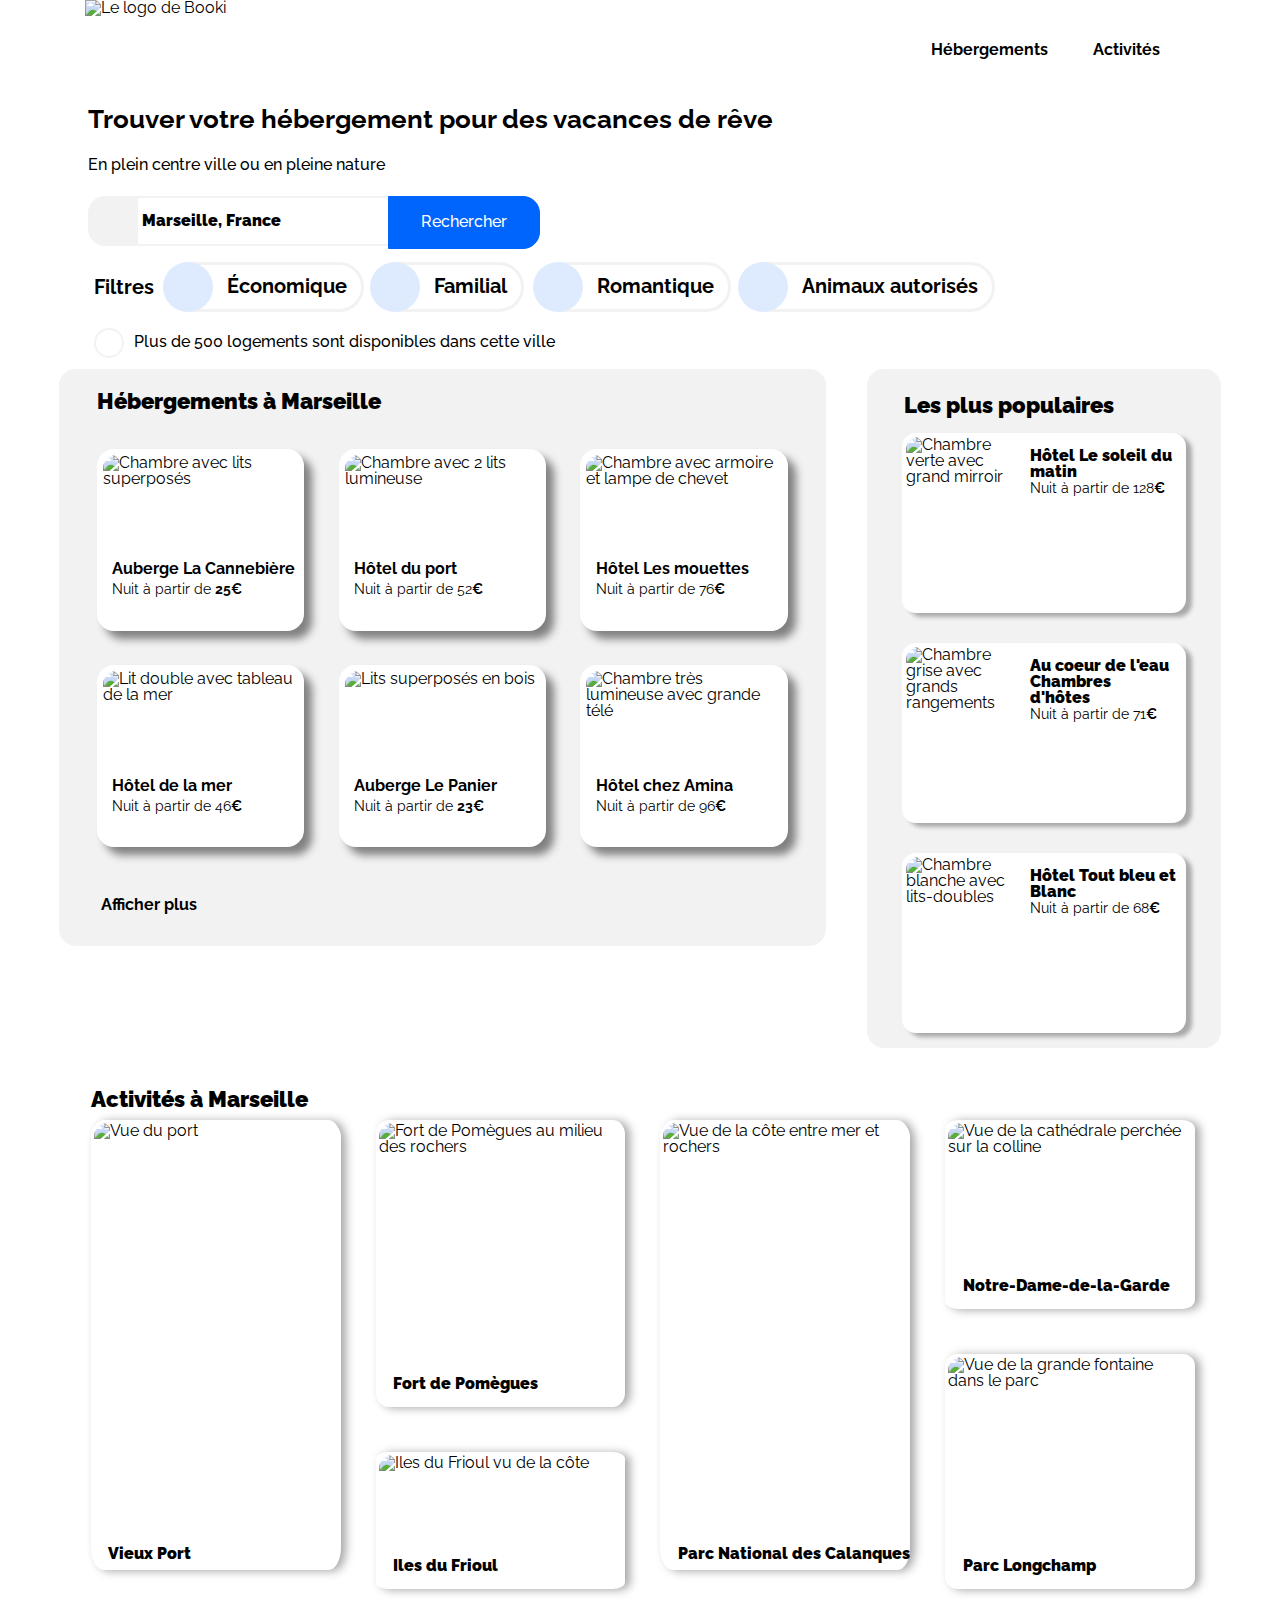
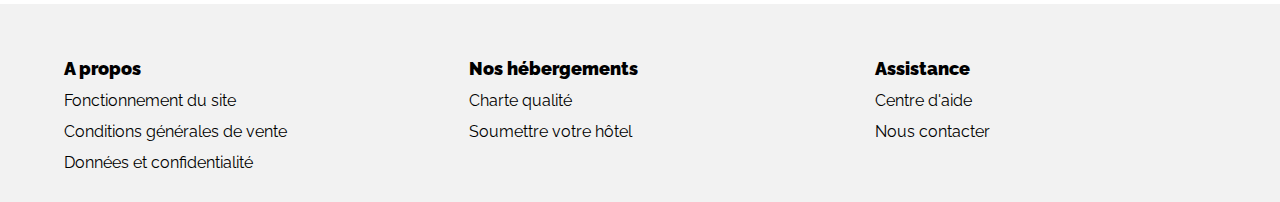
==== index.html @ 672ae121 "Renamming heb to lodg" ====
<!DOCTYPE html>
<html lang="fr">

<head>
    <title>Booki</title>
    <meta name="description" content="Page description. No longer than 155 characters." />
    <meta name="twitter:card" content="summary" />
    <meta property="og:title" content="Title Here" />
    <meta property="og:type" content="website" />
    <meta property="og:url" content="http://www.example.com/" />
    <meta property="og:image" content="http://example.com/image.jpg" />
    <meta property="og:description" content="Description Here" />
    <link rel="preconnect" href="https://fonts.googleapis.com">
    <link rel="preconnect" href="https://fonts.gstatic.com" crossorigin>
    <link href="https://fonts.googleapis.com/css2?family=Raleway:ital,wght@200;400;900&display=swap" rel="stylesheet">
    <meta charset="UTF-8" />
    <meta name="viewport" content="width=device-width, initial-scale=1.0, user-scalable=yes" />
    <link href="./css/normalize.css" rel="stylesheet" type="text/css" />
    <link href="./css/style.css" rel="stylesheet" type="text/css" />
    <link href="./css/mob.css" rel="stylesheet" type="text/css" />
    <link href="./css/tab.css" rel="stylesheet" type="text/css" />
    <script src="https://kit.fontawesome.com/467f0c1e9b.js" crossorigin="anonymous"></script>
</head>

<body>
    <div class="super-main-container">
        <div class="main-container">
            <div class="heading">
                <header class="logo-and-links">
                    <img class="logo" src="./images/logo/Booki@3x.png" alt="Le logo de Booki" />
                    <nav class="nav-size-pos">
                        <ul class="ul-links">
                            <li class="link"><a href="#lodg-mars">
                                    <p class="normal-link">Hébergements</p>
                                </a></li>
                            <li class="link"><a href="#activitesamarseille">
                                    <p class="normal-link">Activités</p>
                                </a></li>
                        </ul>
                    </nav>
                </header>
                <header class="text-only">
                        <h1>Trouver votre hébergement pour des vacances de rêve</h1>
                        <h2>En plein centre ville ou en pleine nature</h2>
                </header>
                <div class="search">
                        <form>
                            <div class="map-marker-radius">
                                <span class="fas fa-map-marker-alt span-center"></span>
                            </div>
                            <input type="search" class="border-one" id="site-search" name="query" maxlength="40"
                                value="Marseille, France" aria-label="Search through site content">
                                <button class="search-button">
                                    <span id="search-click">Rechercher</span>
                                    <span id="search-click-mobile" class="fas fa-search"></span>
                                </button>
                        </form>
                </div>
                <section class="filters-flex-position">
                    <div class="filters-word">Filtres</div>

                    <button class="rounded-filters">
                        <span class="fas fa-money-bill-wave"></span>
                        <span class="filters-text">Économique</span>
                    </button>

                    <button class="rounded-filters">
                        <span class="fas fa-child"></span>
                        <span class="filters-text">Familial</span>
                    </button>

                    <button class="rounded-filters">
                        <span class="fas fa-heart"></span>
                        <span class="filters-text">Romantique</span>
                    </button>

                    <button class="rounded-filters">
                        <span class="fas fa-dog"></span>
                        <span class="filters-text">Animaux autorisés</span>
                    </button>
                </section>
                <div class="informations">
                    <div class="info-size">
                        <span class="fas fa-info"></span>
                    </div>
                    <p class="info-text">Plus de 500 logements sont disponibles dans cette ville
                    <p>
                </div>
            </div>
            <main class="flex-c-nw">
                <section class="lodg-and-pop">
                    <div class="lodg">
                        <div class="lodg-text-over">
                            <h3 id="lodg-mars" class="medium-text">Hébergements à Marseille</h3>
                        </div>
                        <div class="six-cards-center">
                            <div class="fig-width">
                                <a class="lodg-anchor" href="./images/hebergements/1_xlarge/a11.jpg">
                                    <figure class="full-size">
                                        <div class="higher-size">
                                            <img class="lodg-img" src="./images/hebergements/4_small/a1.jpg"
                                                alt="Chambre avec lits superposés" title="Cliquer ici pour agrandir">
                                        </div>
                                        <figcaption class="space">
                                            <div class="left-border-radius">
                                                <h3 class="black-color bold"><b>Auberge La Cannebière</b></h3>
                                            </div>
                                            <div class="left-border-radius">
                                                <span class="black-color small">Nuit à partir de
                                                    <b>25€</b></span>
                                            </div>
                                            <div class="left-border-radius">
                                                <span class="fas fa-star blue-star"></span>
                                                <span class="fas fa-star blue-star"></span>
                                                <span class="fas fa-star blue-star"></span>
                                                <span class="fas fa-star blue-star"></span>
                                                <span class="fas fa-star grey-star"></span>
                                            </div>
                                        </figcaption>
                                    </figure>
                                </a>
                            </div>
                            <div class="fig-width">
                                <a class="lodg-anchor" href="./images/hebergements/1_xlarge/a22.jpg">
                                    <figure class="full-size">
                                        <div class="higher-size">
                                            <img class="lodg-img" src="./images/hebergements/4_small/a2.jpg"
                                                alt="Chambre avec 2 lits lumineuse" title="Cliquer ici pour agrandir">
                                        </div>
                                        <figcaption class="space">
                                            <div class="left-border-radius">
                                                <h3 class="black-color bold"><b>Hôtel du port</b></h3>
                                            </div>
                                            <div class="left-border-radius">
                                                <span class="black-color small">Nuit à partir de
                                                    52<b>€</b></span>
                                            </div>
                                            <div class="left-border-radius">
                                                <span class="fas fa-star blue-star"></span>
                                                <span class="fas fa-star blue-star"></span>
                                                <span class="fas fa-star blue-star"></span>
                                                <span class="fas fa-star blue-star"></span>
                                                <span class="fas fa-star blue-star"></span>
                                            </div>
                                        </figcaption>
                                    </figure>
                                </a>
                            </div>
                            <div class="fig-width">
                                <a class="lodg-anchor" href="./images/hebergements/1_xlarge/a33.jpg">
                                    <figure class="full-size">
                                        <div class="higher-size">
                                            <img class="lodg-img" src="./images/hebergements/4_small/a3.jpg"
                                                alt="Chambre avec armoire et lampe de chevet"
                                                title="Cliquer ici pour agrandir">
                                        </div>
                                        <figcaption class="space">
                                            <div class="left-border-radius">
                                                <h3 class="black-color bold"><b>Hôtel Les mouettes</b></h3>
                                            </div>
                                            <div class="left-border-radius">
                                                <span class="black-color small">Nuit à partir de
                                                    76<b>€</b></span>
                                            </div>
                                            <div class="left-border-radius">
                                                <span class="fas fa-star blue-star"></span>
                                                <span class="fas fa-star blue-star"></span>
                                                <span class="fas fa-star blue-star"></span>
                                                <span class="fas fa-star blue-star"></span>
                                                <span class="fas fa-star grey-star"></span>
                                            </div>
                                        </figcaption>
                                    </figure>
                                </a>
                            </div>
                            <div class="fig-width">
                                <a class="lodg-anchor" href="./images/hebergements/1_xlarge/a44.jpg">
                                    <figure class="full-size">
                                        <div class="higher-size">
                                            <img class="lodg-img" src="./images/hebergements/4_small/a4.jpg"
                                                alt="Lit double avec tableau de la mer"
                                                title="Cliquer ici pour agrandir">
                                        </div>
                                        <figcaption class="space">
                                            <div class="left-border-radius">
                                                <h3 class="black-color bold"><b>Hôtel de la mer</b></h3>
                                            </div>
                                            <div class="left-border-radius">
                                                <span class="black-color small">Nuit à partir de
                                                    46<b>€</b></span>
                                            </div>
                                            <div class="left-border-radius">
                                                <span class="fas fa-star blue-star"></span>
                                                <span class="fas fa-star blue-star"></span>
                                                <span class="fas fa-star blue-star"></span>
                                                <span class="fas fa-star grey-star"></span>
                                                <span class="fas fa-star grey-star"></span>
                                            </div>
                                        </figcaption>
                                    </figure>
                                </a>
                            </div>
                            <div class="fig-width">
                                <a class="lodg-anchor" href="./images/hebergements/1_xlarge/a55.jpg">
                                    <figure class="full-size">
                                        <div class="higher-size">
                                            <img class="lodg-img" src="./images/hebergements/4_small/a5.jpg"
                                                alt="Lits superposés en bois" title="Cliquer ici pour agrandir">
                                        </div>
                                        <figcaption class="space">
                                            <div class="left-border-radius">
                                                <h3 class="black-color bold"><b>Auberge Le Panier</b></h3>
                                            </div>
                                            <div class="left-border-radius">
                                                <span class="black-color small">Nuit à partir de <b>23€</b><span>
                                            </div>
                                            <div class="left-border-radius">
                                                <span class="fas fa-star blue-star"></span>
                                                <span class="fas fa-star blue-star"></span>
                                                <span class="fas fa-star blue-star"></span>
                                                <span class="fas fa-star blue-star"></span>
                                                <span class="fas fa-star grey-star"></span>
                                            </div>
                                        </figcaption>
                                    </figure>
                                </a>
                            </div>
                            <div class="fig-width">
                                <a class="lodg-anchor" href="./images/hebergements/1_xlarge/a66.jpg">
                                    <figure class="full-size">
                                        <div class="higher-size">
                                            <img class="lodg-img" src="./images/hebergements/4_small/a6.jpg"
                                                alt="Chambre très lumineuse avec grande télé"
                                                title="Cliquer ici pour agrandir">
                                        </div>
                                        <figcaption class="space">
                                            <div class="left-border-radius">
                                                <h3 class="black-color bold"><b>Hôtel chez Amina</b></h3>
                                            </div>
                                            <div class="left-border-radius">
                                                <span class="black-color small">Nuit à partir de 96<b>€</b><span>
                                            </div>
                                            <div class="left-border-radius">
                                                <span class="fas fa-star blue-star"></span>
                                                <span class="fas fa-star blue-star"></span>
                                                <span class="fas fa-star blue-star"></span>
                                                <span class="fas fa-star blue-star"></span>
                                                <span class="fas fa-star blue-star"></span>
                                            </div>
                                        </figcaption>
                                    </figure>
                                </a>
                            </div>
                        </div>
                        <div class="lodg-text-under">
                            <h3 id="little-text">Afficher plus</h3>
                        </div>
                    </div>
                    <aside class="flex-c-now">
                        <div class="aside-top">
                            <h2 class="top-h">Les plus populaires</h2>
                            <div class="set-chart-line">
                                <span class="fas fa-chart-line top-chart"></span>
                            </div>
                        </div>
                        <div class="aside-flex flex-c-nw">
                            <div class="aside-cards-column">
                                <div class="aside-card-self">
                                    <a class="cont-aside-size" href="./images/hebergements/1_xlarge/aside11.jpg">
                                        <figure class="in-card-row">
                                            <img class="aside-img" src="./images/hebergements/4_small/aside1.jpg"
                                                alt="Chambre verte avec grand mirroir"
                                                title="Cliquer ici pour agrandir">
                                                <figcaption class="aside-card-txt space padding">
                                                <div class="aside-border-radius">
                                                    <span class="black-color bold margin-lodging">Hôtel Le soleil du
                                                        matin</span>
                                                </div>
                                                <div class="aside-border-radius">
                                                    <span class="black-color small">Nuit à partir de 128<b>€</b></span>
                                                </div>
                                                <div class="aside-border-radius star-padd">
                                                    <span class="fas fa-star blue-star"></span>
                                                    <span class="fas fa-star blue-star"></span>
                                                    <span class="fas fa-star blue-star"></span>
                                                    <span class="fas fa-star blue-star"></span>
                                                    <span class="fas fa-star blue-star"></span>
                                                </div>
                                            </figcaption>
                                        </figure>
                                    </a>
                                </div>
                                <div class="aside-card-self">
                                    <a class="cont-aside-size" href="./images/hebergements/1_xlarge/aside22.jpg">
                                        <figure class="in-card-row">
                                            <img class="aside-img" src="./images/hebergements/4_small/aside2.jpg"
                                                alt="Chambre grise avec grands rangements"
                                                title="Cliquer ici pour agrandir">
                                                <figcaption class="aside-card-txt space padding">
                                                <div class="aside-border-radius">
                                                    <span class="black-color bold margin-lodging">Au coeur de l'eau
                                                        Chambres
                                                        d'hôtes</span>
                                                </div>
                                                <div class="aside-border-radius">
                                                    <span class="black-color small">Nuit à partir de 71<b>€</b></span>
                                                </div>
                                                <div class="aside-border-radius star-padd">
                                                    <span class="fas fa-star blue-star"></span>
                                                    <span class="fas fa-star blue-star"></span>
                                                    <span class="fas fa-star blue-star"></span>
                                                    <span class="fas fa-star blue-star"></span>
                                                    <span class="fas fa-star grey-star"></span>
                                                </div>
                                            </figcaption>
                                        </figure>
                                    </a>
                                </div>
                                <div class="aside-card-self">
                                    <a class="cont-aside-size" href="./images/hebergements/1_xlarge/aside33.jpg">
                                        <figure class="in-card-row">
                                            <img class="aside-img" src="./images/hebergements/4_small/aside3.jpg"
                                                alt="Chambre blanche avec lits-doubles"
                                                title="Cliquer ici pour agrandir">
                                                <figcaption class="aside-card-txt space padding">
                                                <div class="aside-border-radius">
                                                    <span class="black-color bold margin-lodging">Hôtel Tout bleu et
                                                        Blanc</span>
                                                </div>
                                                <div class="aside-border-radius">
                                                    <span class="black-color small">Nuit à partir de 68<b>€</b></span>
                                                </div>
                                                <div class="aside-border-radius star-padd">
                                                    <span class="fas fa-star blue-star"></span>
                                                    <span class="fas fa-star blue-star"></span>
                                                    <span class="fas fa-star blue-star"></span>
                                                    <span class="fas fa-star blue-star"></span>
                                                    <span class="fas fa-star grey-star"></span>
                                                </div>
                                            </figcaption>
                                        </figure>
                                    </a>
                                </div>
                            </div>
                        </div>
                    </aside>
                </section>
                <div class="act">
                    <h2 id="activitesamarseille" class="title-activities">Activités à Marseille</h2>
                    <div class="act-block-cards">
                        <div class="act-quarter act-shadow act-pointer">
                            <a href="./images/activites/1_xlarge/c11.jpg">
                                <figure>
                                    <div class="act-block-cards-portrait">
                                        <img class="alone-in-row" src="./images/activites/4_small/c1.jpg"
                                            alt="Vue du port" title="Cliquer ici pour agrandir">
                                    </div>
                                    <figcaption class="figc-size-cont"><b class="black-color bold">Vieux Port</b>
                                    </figcaption>
                                </figure>
                            </a>
                        </div>
                        <div class="column-in-row">
                            <div class="act-shadow act-pointer act-first-size">
                                <a href="./images/activites/1_xlarge/c22.jpg">
                                    <figure>
                                        <div class="act-block-cards-first">
                                        <img id="twin-in-row-one" src="./images/activites/4_small/c2.jpg"
                                            alt="Fort de Pomègues au milieu des rochers"
                                            title="Cliquer ici pour agrandir">
                                        </div>
                                            <figcaption class="figc-size-cont"><b class="black-color bold">Fort de
                                                Pomègues</b>
                                        </figcaption>
                                    </figure>
                                </a>
                            </div>
                            <div class="act-shadow act-pointer act-second-size">
                                <a href="./images/activites/1_xlarge/c33.jpg">
                                    <figure class="act-fig-size">
                                        <div class="act-block-cards-second">
                                        <img id="twin-in-row-two" src="./images/activites/4_small/c3.jpg"
                                            alt="Iles du Frioul vu de la côte" title="Cliquer ici pour agrandir">
                                        </div>
                                            <figcaption class="figc-size-cont"><b class="black-color bold">Iles du
                                                Frioul</b>
                                        </figcaption>
                                    </figure>
                                </a>
                            </div>
                        </div>
                        <div class="act-quarter act-shadow act-pointer">
                            <a href="./images/activites/1_xlarge/c44.jpg">
                                <figure>
                                    <div class="act-block-cards-portrait">
                                        <img class="alone-in-row" src="./images/activites/4_small/c4.jpg"
                                            alt="Vue de la côte entre mer et rochers" title="Cliquer ici pour agrandir">
                                    </div>
                                    <figcaption class="figc-size-cont"><b class="black-color bold">Parc National des
                                            Calanques</b>
                                    </figcaption>
                                </figure>
                            </a>
                        </div>
                        <div class="column-in-row">
                            <div class="act-shadow act-pointer">
                                <a href="./images/activites/1_xlarge/c55.jpg">
                                    <figure>
                                        <div class="act-block-cards-third">
                                        <img id="twin-in-row-three" src="./images/activites/4_small/c5.jpg"
                                            alt="Vue de la cathédrale perchée sur la colline"
                                            title="Cliquer ici pour agrandir">
                                        </div>
                                            <figcaption class="figc-size-cont"><b
                                                class="black-color bold">Notre-Dame-de-la-Garde</b>
                                        </figcaption>
                                    </figure>
                                </a>
                            </div>
                            <div class="act-shadow act-pointer">
                                <a href="./images/activites/1_xlarge/c66.jpg">
                                    <figure>
                                        <div class="act-block-cards-forth">
                                        <img id="twin-in-row-forth" src="./images/activites/4_small/c6.jpg"
                                            alt="Vue de la grande fontaine dans le parc"
                                            title="Cliquer ici pour agrandir">
                                        </div>
                                            <figcaption class="figc-size-cont"><b class="black-color bold">Parc
                                                Longchamp</b>
                                        </figcaption>
                                    </figure>
                                </a>
                            </div>
                        </div>
                    </div>
                </div>
            </main>
        </div>
        <div class="secondary-container">
            <footer>
                <section>
                    <p class="footer-nowrap footer-pad">A propos</p>
                    <ul class="footer-column">
                        <li class="footer-font footer-nowrap">
                            <a>Fonctionnement du site</a>
                        </li>
                        <li class="footer-font footer-nowrap">
                            <a>Conditions générales de vente</a>
                        </li>
                        <li class="footer-font footer-nowrap">
                            <a>Données et confidentialité</a>
                        </li>
                    </ul>
                </section>
                <section>
                    <p class="footer-nowrap footer-pad">Nos hébergements</p>
                    <ul class="footer-column">
                        <li class="footer-font footer-nowrap">
                            <a>Charte qualité</a>
                        </li>
                        <li class="footer-font footer-nowrap">
                            <a>Soumettre votre hôtel</a>
                        </li>
                    </ul>
                </section>
                <section>
                    <p class="footer-nowrap footer-pad">Assistance</p>
                    <ul class="footer-column">
                        <li class="footer-font footer-nowrap">
                            <a>Centre d'aide</a>
                        </li>
                        <li class="footer-font footer-nowrap">
                            <a>Nous contacter</a>
                        </li>
                    </ul>
                </section>
            </footer>
        </div>
    </div>
</body>

</html>
---- css/style.css ----
/* INDEX

1 || GLOBAL SETTINGS
    1.1 | GENERAL PAGE LAYOUT
    1.2 | CARD DESIGN
    1.3 | CARD SHADOW ANIMATION
    1.4 | STARS PROPERTIES

2 || DESKTOP LAYOUT
    2.1 | MAIN CONTAINER
        2.1.1 | HEADER  : NAVIGATION MENU
        2.1.2 | SECTION : SLOGAN
        2.1.3 | SECTION : SEARCH
        2.1.4 | SECTION : FILTERS & INFORMATIONS
        2.1.5 | CONTAINER : LODGING
        2.1.6 | CONTAINER : MOST POPULARS
        2.1.7 | ACTIVITIES
    2.2 | SECONDARY CONTAINER
        2.2.1 | FOOTER

3 || MEDIA QUERIES SPECIFIC RULES
    3.1 | TABLET MEDIA QUERY
    3.2 | MOBILE MEDIA QUERY


Tip: you can jump to a specific section by searching for index name or id. ex : [CTRL + F] "3 ||" or [CTRL + F] "2.1.7 |"

*/

/* 1 || GLOBAL SETTINGS */

    /* 1.1 | GENERAL PAGE LAYOUT */

/* @import url('https://fonts.googleapis.com/css2?family=Raleway&display=swap'); */

html {
}

body {
    width: 100%; /* "fallback > width: 99.4%; */
    /* un % doit avoir une largeur parent fixe */
    height: 100%;
    margin: 0;
    padding: 0;
	line-height: 1;
    display:flex;
    }


* {
    box-sizing: border-box;
    -moz-box-sizing: border-box;
    -webkit-box-sizing: border-box;
    margin: 0;
    padding: 0;
    font-family: 'Raleway', Arial , "Arial Black" , Courier New, Helvetica, sans-serif;
	font-size: 100%;
}

/* And Cf: normalize.css */

/* ( Not all the ) Alphabetic semantic tags */

a {
    text-decoration: none;
    color: black;
}

a:hover {
    color: #0065fc;
}

article {
    display: flex;
    align-items: flex-end;
    background-color: white;
}

article, details, hgroup, menu {
    display: flex;
    margin: 0;
	padding: 0;
	display: block;
    flex-direction: column;
    
}

b {
    font-weight: bold;
}

blockquote, q {
    margin: 0;
	padding: 0;
	quotes: none;
}

blockquote:before, blockquote:after,
q:before, q:after {
    margin: 0;
	padding: 0;
	content: '';
	content: none;
}

button {
    margin: 0;
	padding: 0;
    background-color:#0065fc;
}

button:hover{

}

div, section, header {
    text-decoration: none;
}

form, input {
    margin: 0;
    padding: 0;
    display: flex;
    text-decoration: none;
}

header {
    margin: 0;
	padding: 0;
    display: flex;
    background-color: white;
}


image {
    width: 20%;
    height: 20%;
    object-fit: cover;
}


li {
    margin: 0;
	padding: 0;
    display: flex;
	list-style-type: none;
}

ol {
    margin: 0;
	padding: 0;
    display: flex;
    grid-gap: 15px;
    gap: 15px;
	list-style-type: none;
}

p::first-letter{
    font-style: unset;
}

section {
    width: 100%;
    margin: 0;
    padding: 0;
    display: flex;
    flex-direction: column;
}

span {
}

ul {
    margin: 0;
	padding: 0;
    display: flex;
    grid-gap: 15px;
    gap: 15px;
	list-style-type: none;
}

/* 1.4 | STARS PROPERTIES */

.fas.fa-star.blue-star {
    display: inline-block;
    height: 22px;
    color: #0065fc;
    background-color: white;
    font-size: 12px;
}

.fas.fa-star.grey-star {
    display: inline-block;
    height: 22px;
    color: grey;
    background-color: white;
    font-size: 12px;
}

/* 1.2 | CARD DESIGN */
/* /_\ work in progress /_\ */

/* 1.3 | CARD SHADOW ANIMATION */
/* /_\work in progress /_\ */

/* 2.1.1 | HEADER  : NAVIGATION MENU */

.heading {
    width: 100%;
    height: 23%;
}

.logo-and-links {
    width: 100%;
    height: 22%;
    display: flex;
    flex-direction: row;
    justify-content: space-between;
    background-color: white;
    padding: 0 4% 0 2.25%;
}

/* LINKS */

.nav-size-pos {
    display: flex;
    flex-flow: row nowrap;
}

nav ul{
    display: flex;
    list-style-type: none;
}

.ul-links {
    width: 100%;
    display: flex;
    flex-wrap: nowrap;
    flex-direction: row;
    align-items: stretch;
    align-content: flex-end;
}

.link {
    text-align: center;
    padding: 40px 15px 15px 15px;
    border-top: 2px solid #fff;
}

.link:hover {
    color: #0065fc;
    border-top: 2px solid #0065fc;
}

.normal-link {
    font-weight: bold;
}


/* 2.1.2 | SECTION : SLOGAN */

.text-only {
    width: 100%;
    height: 31%;
    padding: 0 2.5% 0.5% 2.5%;
    display: flex;
    flex-flow: column nowrap;
    align-items: stretch;
    background-color: white;
}

h1 {
    font-weight: 700;
    font-size: 26px;
    padding: 25px 0;
}

h2 {
    padding: 0 0 10px 0;
    font-size: 16px;
    font-weight: 500;
}


/* 2.1.3 | SECTION : SEARCH */

/* Icone and input */

.search {
    width: 100%;
    height: 14.5%;
    background-color: white;
    display: flex;
    flex-direction: row;
    padding-left: 2.5%;
}

.map-marker-radius {
    width: 50px;
    height: 50px;
    display: flex;
    background-color: #F2F2F2;
    border: 3px solid;
    border-color: #F2F2F2;
    border-radius: 17px 0 0 17px;
}

.fas.fa-map-marker-alt{
    width: 50px;
    height: 50px;
    display: flex;
    align-self: center;
    justify-content: center;
    font-weight: 900;
    background-color: #F2F2F2;
    border: 3px solid;
    border-color: #F2F2F2;
    border-top-left-radius: 17px;
    border-bottom-left-radius: 17px;
}

.span-center {
    display: flex;
    align-items: center;
    justify-items: center;
}

input[type="search"] {
    color: black;
    font-size: 16px;
    font-weight: 900;
}

#search-click {
    width: 150px;
    height: 50px;
    color: white;
    font-size: 16px;
    font-weight: 500;
    line-height: 3;
    justify-content: center;
}

.search-border-mobile {
    display: none;
}

.search-border {
    border: 1px solid #0065FC;
    border-radius: 0 17px 17px 0;
}

.flex-a {
    display: flex;
    align-items: center;
    justify-content: center;
    cursor: pointer;
}

#site-search {
    margin: 0;
    width: 250px;
    height: 50px;
}

/* Search Blue button */

#search-click {
    width: 150px;
    height: 48px;
}

#search-click-mobile {
    width: 50px;
    height: 48px;
    display: none;
}

.search-button {
    display: flex;
    align-items: center;
    justify-content: center;
    margin: 0;
    padding: 0;
    background-color: #0065FC;
    border: 1px solid #0065FC;
    border-radius: 0 17px 17px 0;
    cursor: pointer;
}

/* 2.1.4 FILTERS AND INFORMATIONS*/

/* 2.1.4.1 FILTERS */

.filters-flex-position {
    width: 100%;
    height: 18%;
    display: flex;
    flex-flow: row nowrap;
    padding: 1.1% 0 1.1% 2.75%;
    gap: 1%;
}

.filters-text {
    align-content: center;
    white-space: nowrap;
    font-weight: bold;
    font-size: 20px;
    padding: 16px 14px;
    color: black;
}

.filters-text:hover {

}

.filters-word {
    height: 50px;
    display: flex;
    flex-flow: row nowrap;
    align-items: center;
    justify-content: space-around;
    background-color: white;
    border: 3px solid;
    border-color: #fff;
    border-radius: 30px;
    font-size: 20px;
    font-weight: 700;
}

.rounded-filters {
    height: 50px;
    display: flex;
    flex-flow: row nowrap;
    align-items: center;
    justify-content: space-around;
    background-color: white;
    border: 3px solid;
    border-color: #F2F2F2;
    border-radius: 30px;
    font-size: x-large;
    cursor: pointer;
}

.fas.fa-money-bill-wave {
    width: 50px;
    height: 50px;
    display: flex;
    align-self: center;
    justify-content: center;
    color : #0065fc;
    background-color: #deebff;
    border-radius: 50%;
    margin-left: -8px;
    line-height: 2;
}

.fas.fa-child {
    width: 50px;
    height: 50px;
    display: flex;
    justify-content: center;
    color : #0065fc;
    background-color: #deebff;
    border-radius: 50%;
    margin-left: -8px;
    line-height: 2;
}

.fas.fa-heart {
    width: 50px;
    height: 50px;
    display: flex;
    justify-content: center;
    color : #0065fc;
    background-color: #deebff;
    border-radius: 50%;
    margin-left: -6px;
    line-height: 2;
}

.fas.fa-dog {
    width: 50px;
    height: 50px;
    display: flex;
    justify-content: center;
    color : #0065fc;
    background-color: #deebff;
    border-radius: 50%;
    margin-left: -7px;
    line-height: 2;
}

/* 2.1.4.2 INFORMATIONS */

.informations {
    width: 100%;
    height: 14.5%;
    display: flex;
    align-items: stretch;
    flex-flow: row nowrap;
    background-color: white;
    padding: 1.1% 0 1.1% 3%;
}

.info-size {
    position: relative;
    width: 30px;
    height: 30px;
    border: 2px solid #F2F2F2;
    border-radius: 50%;
}

.fas.fa-info {
    width: 26px;
    height: 26px;
    display: flex;
    align-items: center;
    justify-content: center;
    color: #0065fc;
    font-size: 16px;
}

.info-text {
    line-height: 1.8;
    font-weight: 500;
    padding-left: 10px;
}


/* 2.1.5 AND 2.1.6 | CONTAINER : LODGING CONTAINER & MOST POPULARS */

.lodg-and-pop {
    width: 100%;
    height: 55%;
    display: flex;
    flex-flow: row nowrap;
    align-items: stretch;
    background-color: rgb(255, 255, 255);
}

/* 2.1.5 | CONTAINER : LODGING */

.lodg {
    width: 66%;
    height: 85%;
    display: flex;
    flex-flow: row wrap;
    align-items: stretch;
    background-color: #F2F2F2;
    border-radius: 17px 17px 17px 17px;
    overflow: hidden;
}

.six-cards-center {
    width: 100%;
    height: 75%;
    display: flex;
    flex-flow: row wrap;
    justify-content: center;
}

.lodg-anchor {
    width: 100%;
    height: 100%;
    display: block;
    border: 10px white;
    border-radius: 17px 17px 0 0;
    background-color: white;
}

.full-size {
    width: 100%;
    height: 100%;
}

.higher-size {
    width: 100%;
    height: 60%;
    overflow: hidden;
}

.fig-width {
    width: 27%;
    aspect-ratio: 4/3;
    display: flex;
    flex-flow: row wrap;
    align-items: flex-start;
    box-shadow: 8px 8px 8px grey;
    border-radius: 17px;
    border: 3px solid white;
    box-sizing: border-box;
    background-color: white;
    margin: 2.25%;
    gap: 1vw;
    overflow: hidden;
}

.lodg-text-over {
    width: 100%;
    height: 7.5%;
    display: flex;
    align-items: flex-end;
    background-color: #F2F2F2;
}

.lodg-text-under {
    width: 100%;
    height: 7.5%;
    display: flex;
    align-items: center;
    background-color: #F2F2F2;
}

.medium-text {
    margin-left: 5%;
    font-size: 22px;
    font-weight: 900;
}


#little-text {
    font-size: 16px;
    font-weight: 700;
    padding-left: 5.5%;
}

.cont-img {
    width: 100%;
    overflow: hidden;
}

.lodg-img {
    width: 100%;
    display: flex;
    object-fit: cover;
    object-position: center;
    border: 10px white;
    border-radius: 17px 17px 0px 0px;
    border-top: 2px solid transparent;
    background-color: white;
    border: 3px solid white;
}

.left-border-radius {
    border-radius: 17px 17px 0px 0px;
    padding-top: 2%;
    padding-left: 6%;
}

.black-color {
    color: black;
}

.bold {
    font-weight: 1000;
}

.small {
    font-size: 14px;
}

.d-flex {
    display: flex;
}

.space {
    width: 100%;
    height: 40%;
    display: flex;
    flex-flow: column nowrap;
}

.padding {
    padding: 15px 0 0 15px;
}

.margin-lodging {
    margin: 0 35px 0 0;
}

.center {
    display: flex;
    justify-content: center;
}

.flex-end {
    display: flex;
    justify-content: flex-end;
}

/* 2.1.6 | CONTAINER : MOST POPULARS */

.aside-border-radius {
    border-radius: 17px 0px 0px 17px;
}

.star-padd {
    padding-bottom: 5px;
}

.aside-top {
    width: 90%;
    display: flex;
    flex-direction: row;
    margin-bottom: 2%;
    margin-left: 6%;
    /* margin-right: 1.6vw; */
    /* border-style: ridge; */
}

.top-h {
    width: 53%;
    display: flex;
    flex-direction: row;
    white-space: nowrap;
    margin-top: 25px;
    margin-left: 5%;
    font-size: 22px;
    font-weight: 900;
}

.set-chart-line {
    width: 38%;
    display: flex;
    justify-content: flex-end;
}

.fas.fa-chart-line {
    align-self: center;
    justify-content: center;
    color: black;
    background-color: #F2F2F2;
    font-size: 32px;
    line-height: 2;
}

.top-chart {
    width: 50%;
    height: 100%;
    display: flex;
    flex-direction: row;
    align-self: flex-end;
    padding-left: 28px;
}

aside {
    width: 30.5%;
    margin-left: 3.5%;
    margin-right: 0;
    display: flex;
    flex-flow: column nowrap;
    justify-content: flex-start;
    padding: 0;
    border-radius: 17px 17px 17px 17px;
    background-color: #F2F2F2;
    overflow: hidden;
}

.aside-flex {
    display: flex;
    flex-flow: column nowrap;
    justify-content: flex-start;
}

.aside-cards-column {
    width: 100%;
    display: flex;
    flex-flow: column nowrap;
    align-content: flex-end;
    align-items: stretch;
}

.aside-card-self {
    width: 80%;
    margin-left: 10%;
    margin-right: 10%;
    margin-bottom: 30px;
    height: 20vh;
    display: flex;
    flex-flow: row nowrap;
    align-items: stretch;
    overflow: hidden;
    background-color: white;
    box-shadow: rgba(0, 0, 0, 0.3) 6px 4px 4px;
    border-radius: 14px 14px 14px 14px;
}

.cont-aside-size {
    width: 100%;
}

.in-card-row {
    display: flex;
    flex-flow: row nowrap;
}

.aside-lower-size {
    width: 40%;
    height: 100%;
}

.aside-img {
    width: 40%;
    height: 20vh;
    display: flex;
    object-fit: cover;
    object-position: center;
    border: 4px solid white;
    border-radius: 17px 0px 0px 17px;
    background-color: white;
}

.aside-card-txt {
    width: 60%;
    height: 20vh;
    display: flex;
    flex-wrap: nowrap;
    flex-direction: column;
    align-items: stretch;
    /* justify-content: flex-end; */
    border-radius: 0px 14px 14px 0px;
}

/* 2 || DESKTOP LAYOUT */

/* Set flex reusable */

.flex {
    display: flex;
    /* background-color: aqua; */
}

.flex-r-nw {
    display: flex;
    flex-flow: row nowrap;
    /* background-color: red; */
  }
  
  .flex-r-w {
    display: flex;
    flex-flow: row wrap;
    /* background-color: violet; */
  }
  
  .flex-c-nw {
    display: flex;
    flex-flow: column nowrap;
    /* background-color: green; */
  }
  .flex-c-w {
    display: flex;
    flex-flow: column wrap;
    /* background-color: khaki; */
  }

  .stretch {
      display: flex;
      align-items: stretch;
  }

    /* 2.0 SUPER MAIN CONTAINER */

.super-main-container {
    width: 100%;
    display: flex;
    flex-flow: column nowrap;
    overflow: hidden;
}

    /* 2.1 | MAIN CONTAINER */

.main-container {
    width: 90.8%;
    height: 89%;
    margin: 0 4.6%;
    display: flex;
    align-items: stretch;
    flex-flow: column nowrap;
    overflow: hidden;
}

main {
    width: 100%;
    height: 77%;
}

/* 2.1.7 | ACTIVITIES */

.act {
    width: 100%;
    height: 45%;
    display: flex;
    align-items: stretch;
    flex-flow: row wrap;
    background-color: rgb(255, 255, 255);
    overflow: hidden;
    padding: 0 0 5% 2.75%;
}

.title-activities {
    padding-top: 3.5%;
    font-size: 22px;
    font-weight: 900;
    color: black;
}

.act-block-cards {
    width: 100%;
    height: 450px;
    display: flex;
    align-items: stretch;
    background-color: rgb(255, 255, 255);
    gap: 3.1%;
    object-fit: cover;
}

.act-block-cards-portrait {
    width: 100%;
    height: 412px;
}

.act-shadow {
    box-shadow: 5px 1px 10px rgba(0, 0, 0, 0.35);
    border-radius: 5% 5% 5% 5%;
}

.figc-size-cont {
    display: flex;
    height: 5vh;
    flex-direction: row;
    align-items: center;
    margin-left: 7%;
    /* border-style: ridge; */
}

.act-pointer {
    cursor: pointer;
}

.column-in-row {
    width: 22.1%;
    height: 100%;
    display: flex;
    flex-direction: column;
    justify-content: space-between;
    gap: 10%;
    /* border-style: ridge; */
}

.act-quarter {
    width: 22.1%;
}

.act-first-size {
    width: 100%;
    height: 70%;
}

.act-second-size {
    width: 100%;
    height: auto;
}

.act-block-cards-first {
    width: 100%;
    height: 242px;
}

.act-block-cards-second {
    width: 100%;
    height: 92px;
}

.act-block-cards-third {
    width: 100%;
    height: 144px;
}
.act-block-cards-forth {
    width: 100%;
    height: 190px;
}


.alone-in-row {
    display: block;
    width: 100%;
    height: 100%;
    object-fit: cover;
    object-position: center;
    border: 10px solid white;
    border-radius: 17px 17px 0px 0px;
    background-color: white;
    border: 3px solid white;
    /* border-style: ridge; */
}

#twin-in-row-one {
    display: block;
    width: 100%;
    height: 100%;
    object-fit: cover;
    object-position: center;
    border: 10px solid white;
    border-radius: 17px 17px 0px 0px;
    background-color: white;
    border: 3px solid white;
}

#twin-in-row-two {
    display: block;
    width: 100%;
    height: 100%;
    object-fit: cover;
    object-position: center;
    border: 10px solid white;
    border-radius: 17px 17px 0px 0px;
    background-color: white;
    border: 3px solid white;
}

#twin-in-row-three {
    display: block;
    width: 100%;
    height: 100%;
    object-fit: cover;
    object-position: center;
    border: 10px solid white;
    border-radius: 17px 17px 0px 0px;
    background-color: white;
    border: 3px solid white;
}

#twin-in-row-forth {
    display: block;
    width: 100%;
    height: 100%;
    object-fit: cover;
    object-position: center;
    border: 10px solid white;
    border-radius: 17px 17px 0px 0px;

    background-color: white;
    border: 3px solid white;
}

.border-one {
    border-left-width: 0;
    border-right-width: 0;
    border-top: 2px solid #F2F2F2;
    border-bottom: 2px solid #F2F2F2;
    padding: 1%;
}

.border-two {
    border-radius: 0px 30px 30px 0px;
}

/* 2.2 | SECONDARY CONTAINER */

.secondary-container {
        width: 100%;
        height: 11%;
        display: flex;
        align-items: stretch;
        overflow: hidden;
        margin: 0;
}

/* 2.2.1 | FOOTER */

footer {
    width: 100%;
    height: 100%;
    display: flex;
    flex-flow: row nowrap;
    align-items: flex-start;
    background-color: #F2F2F2;
    padding-top: 2%;
    padding-left: 5%;
}

.footer-column {
    display: flex;
    flex-direction: column;
}

.footer-font {
    font-size: 16px;
    font-weight: 400;
}

.footer-nowrap {
    white-space: nowrap;
}

.footer-pad {
    padding-top: 30px;
    padding-right: 28%;
    padding-bottom: 15px;
    padding-left: 0;
    font-size: 18px;
    font-weight: 1000;
    /* border-style: ridge; */
}

footer a:hover{
    color: #0065fc;
}

/* 3 || MEDIA QUERIES SPECIFIC RULES*/
    
    /* 3.1 | MOBILE MEDIA QUERY */
    /* Cf: mob.css */
    
    /* 3.2 | TABLET MEDIA QUERY */
    /* Cf: tab.css */
---- css/mob.css ----
/* 3.1 | MOBILE MEDIA QUERY */

/* Il me faut un @viewport dans mon CSS... oui et pourquoi? */

@media screen and (max-width: 768px) {
  /*Règles mobiles*/
  body {
      width: auto;
  }

/* Logo and links */

  a:hover {
    border-top: #0065FC 3px solid;
    color: #0065FC;
}
  
  .logo-and-links {
      width: 100%;
      display: flex;
      flex-flow: column nowrap;
      align-content: center;
      margin: unset;
      padding: unset;
  }

/* Logo */

  .logo {
    position: relative;
    left: 37.5%;
    justify-content: center;
    width: 25%;
  }

/* Links */

  .nav-size-pos {
      width: 100%;
      display: flex;
      flex-flow: row nowrap;
  }

  ul {
    grid-gap: 0;
    gap: 0;
  }

  .ul-links {
      width: 100%;
      display: flex;
      flex-flow: row nowrap;
  }
  .link {
      width: 50%;
      display: flex;
      justify-content: center;
      border-bottom: 4px solid #f2f2f2;
      border-top: 0;
  }
  .link:hover {
      border-bottom: 4px solid #0065fc;
      border-top: 0;
  }

  a:hover {
    border-top: 0;
  }

  .normal-link {
  }

/* Form */

  .map-marker-radius {
      width: 50px;
  }

  /* Form */

  #form {
      width: 95%;
      display: flex;
      justify-content: center;
  }

  /* SEARCH BLUE BUTTON */

  .flex-a {
    display: flex;
    flex-flow: row nowrap;
    align-items: center;
    justify-items: center;
    cursor: pointer;
  }

  .search-button {
    border-radius: 17px;
    transform: translate(-50%);
}

  #search-click {
    display: none;
}

  #search-click-mobile {
    display: flex;
    justify-content: center;
}

.fas.fa-search {
  width: 48px;
  height: 48px;
  color: #fff;
  line-height: 2;
  font-size: 24px;
  font-weight: 900;
  background-color: #0065FC;
  border-color: #0065FC;
  border-radius: 17px;
}

/* End of form */

/* 2.1.4 FILTERS AND INFORMATIONS*/

/* 2.1.4.1 FILTERS */

.filters-flex-position {
  display: flex;
  flex-flow: row wrap;
}

.filters-word {
  width: 90%;
  justify-content: start;

}

.rounded-filters {
}

/* LODGING */


  .left-border-radius {
  margin-top: 1%;
  }
  
  .left-center{
      width: 100%;
      background-color: #fff;
      border-radius: 0;
      margin-top: 25px;
      padding-bottom: 3.5vh;
  }
  .sixth {
      background-color: #fff;
  }

  .fig-width {
      width: 100%;
      /* justify-content: space-between; ou space-evenly*/
      gap: 1vw;
      box-shadow: 8px 8px 8px grey;
      border-radius: 17px 17px 17px 17px;
      border: 3px solid white;
      box-sizing: border-box;
      background-color: white;
      margin: 2.25%;
      overflow: hidden;
  }

  /* MOST POPULARS */

  aside {
      width: 100%;
      display: flex;
  }

  .aside-flex {
    width: 100%;
    display: flex;
    flex-flow: column-reverse nowrap;
    justify-content: flex-start;
}

  .sixth {
      text-align: left;
  }
  .medium-text {
      text-align: center;
      font-size: 16px;
      margin-left: 10%;
    }

.fas.fa-chart-line {
    width: 0%;
    font-size: 24px;
    margin-top: 5%;
  }

.set-chart-line {
    width: 30%;

  .ul-links {
  }
  .normal-link {
      margin: auto;
  }

  .link {
      text-align: center;
      margin: auto;
  }
  #search-click {
      border-radius: 17px;
  }
}
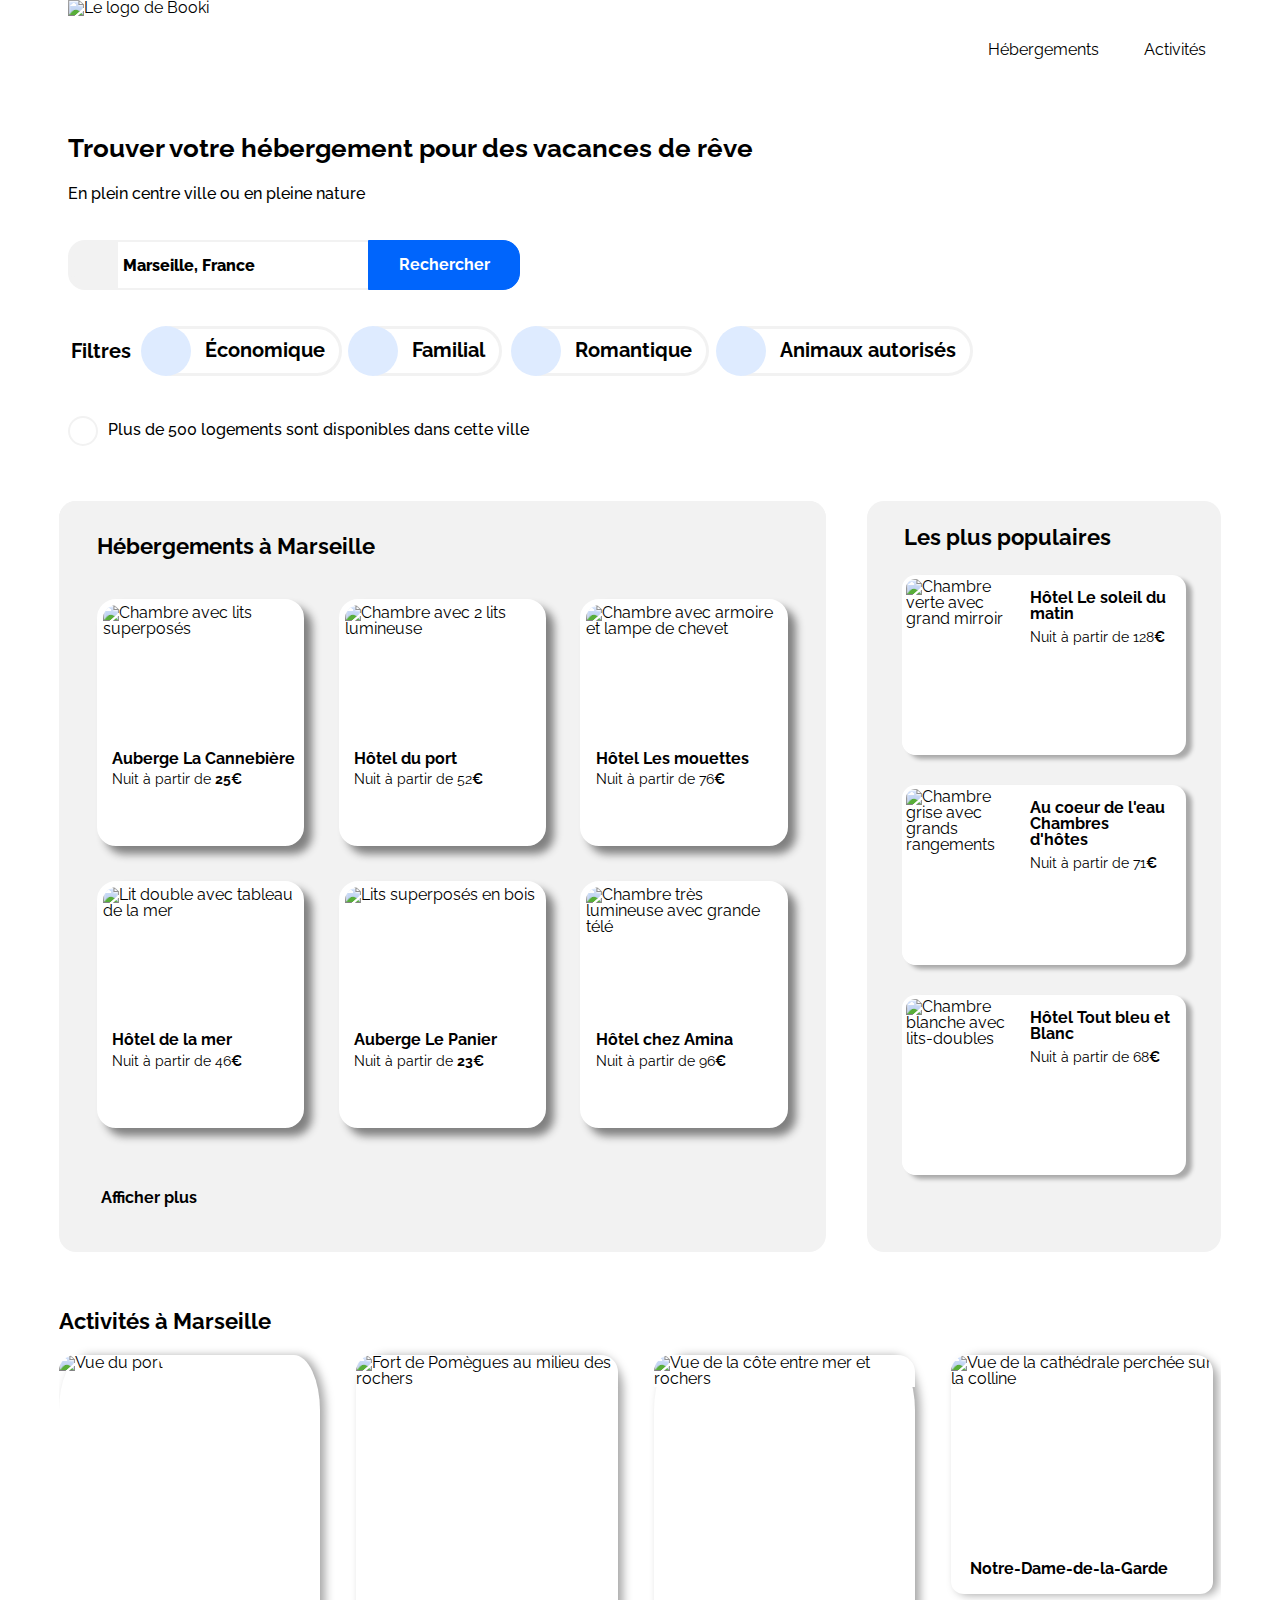
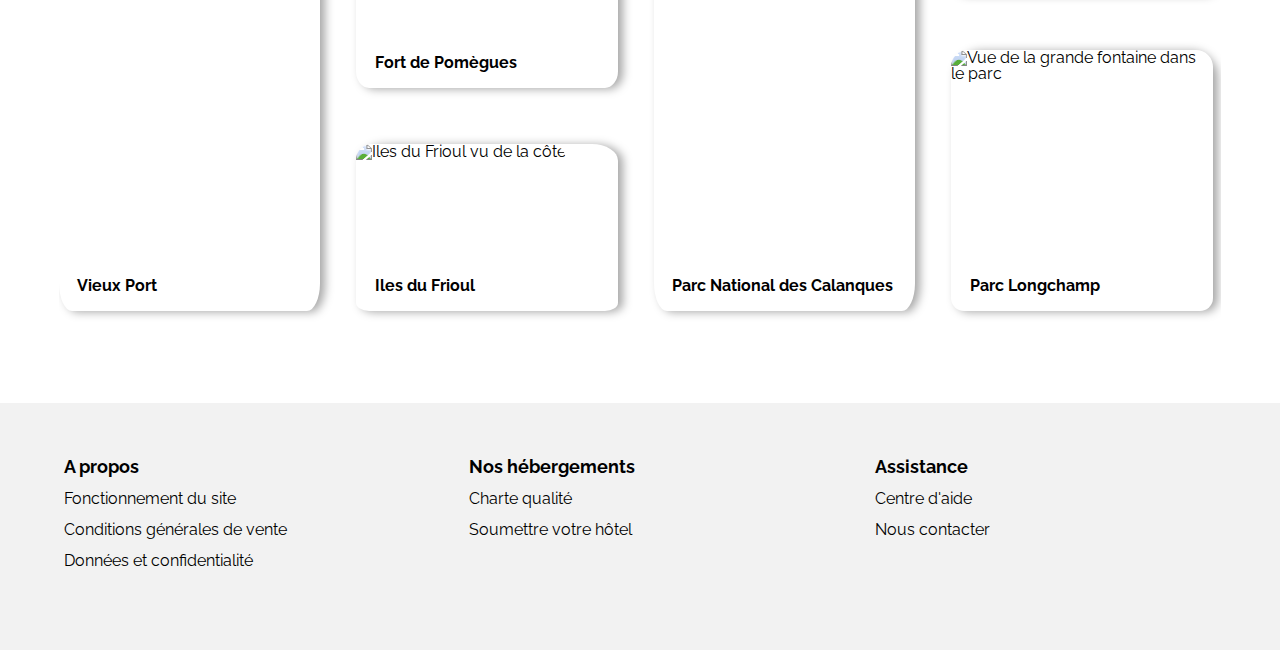
==== commit 0d2a9e06: "Desktop 100% Finished" ====
--- a/index.html
+++ b/index.html
@@ -12,7 +12,7 @@
     <meta property="og:description" content="Description Here" />
     <link rel="preconnect" href="https://fonts.googleapis.com">
     <link rel="preconnect" href="https://fonts.gstatic.com" crossorigin>
-    <link href="https://fonts.googleapis.com/css2?family=Raleway:ital,wght@200;400;900&display=swap" rel="stylesheet">
+    <link href="https://fonts.googleapis.com/css2?family=Raleway:ital,wght@0,400;0,700;0,800;0,900;1,300&display=swap" rel="stylesheet">
     <meta charset="UTF-8" />
     <meta name="viewport" content="width=device-width, initial-scale=1.0, user-scalable=yes" />
     <link href="./css/normalize.css" rel="stylesheet" type="text/css" />
@@ -33,7 +33,7 @@
                             <li class="link"><a href="#lodg-mars">
                                     <p class="normal-link">Hébergements</p>
                                 </a></li>
-                            <li class="link"><a href="#activitesamarseille">
+                            <li class="link"><a href="#act-mars">
                                     <p class="normal-link">Activités</p>
                                 </a></li>
                         </ul>
@@ -271,7 +271,8 @@
                                             <img class="aside-img" src="./images/hebergements/4_small/aside1.jpg"
                                                 alt="Chambre verte avec grand mirroir"
                                                 title="Cliquer ici pour agrandir">
-                                                <figcaption class="aside-card-txt space padding">
+                                            <figcaption class="aside-card-txt space padding">
+                                                <div>
                                                 <div class="aside-border-radius">
                                                     <span class="black-color bold margin-lodging">Hôtel Le soleil du
                                                         matin</span>
@@ -279,12 +280,15 @@
                                                 <div class="aside-border-radius">
                                                     <span class="black-color small">Nuit à partir de 128<b>€</b></span>
                                                 </div>
-                                                <div class="aside-border-radius star-padd">
-                                                    <span class="fas fa-star blue-star"></span>
-                                                    <span class="fas fa-star blue-star"></span>
-                                                    <span class="fas fa-star blue-star"></span>
-                                                    <span class="fas fa-star blue-star"></span>
-                                                    <span class="fas fa-star blue-star"></span>
+                                                </div>
+                                                <div>
+                                                <div class="aside-border-radius">
+                                                    <span class="fas fa-star blue-star"></span>
+                                                    <span class="fas fa-star blue-star"></span>
+                                                    <span class="fas fa-star blue-star"></span>
+                                                    <span class="fas fa-star blue-star"></span>
+                                                    <span class="fas fa-star blue-star"></span>
+                                                </div>
                                                 </div>
                                             </figcaption>
                                         </figure>
@@ -297,6 +301,7 @@
                                                 alt="Chambre grise avec grands rangements"
                                                 title="Cliquer ici pour agrandir">
                                                 <figcaption class="aside-card-txt space padding">
+                                                <div>
                                                 <div class="aside-border-radius">
                                                     <span class="black-color bold margin-lodging">Au coeur de l'eau
                                                         Chambres
@@ -305,12 +310,15 @@
                                                 <div class="aside-border-radius">
                                                     <span class="black-color small">Nuit à partir de 71<b>€</b></span>
                                                 </div>
-                                                <div class="aside-border-radius star-padd">
+                                                </div>
+                                                <div>
+                                                <div class="aside-border-radius">
                                                     <span class="fas fa-star blue-star"></span>
                                                     <span class="fas fa-star blue-star"></span>
                                                     <span class="fas fa-star blue-star"></span>
                                                     <span class="fas fa-star blue-star"></span>
                                                     <span class="fas fa-star grey-star"></span>
+                                                </div>
                                                 </div>
                                             </figcaption>
                                         </figure>
@@ -323,6 +331,7 @@
                                                 alt="Chambre blanche avec lits-doubles"
                                                 title="Cliquer ici pour agrandir">
                                                 <figcaption class="aside-card-txt space padding">
+                                                <div>
                                                 <div class="aside-border-radius">
                                                     <span class="black-color bold margin-lodging">Hôtel Tout bleu et
                                                         Blanc</span>
@@ -330,12 +339,15 @@
                                                 <div class="aside-border-radius">
                                                     <span class="black-color small">Nuit à partir de 68<b>€</b></span>
                                                 </div>
-                                                <div class="aside-border-radius star-padd">
+                                                </div>
+                                                <div>
+                                                <div class="aside-border-radius">
                                                     <span class="fas fa-star blue-star"></span>
                                                     <span class="fas fa-star blue-star"></span>
                                                     <span class="fas fa-star blue-star"></span>
                                                     <span class="fas fa-star blue-star"></span>
                                                     <span class="fas fa-star grey-star"></span>
+                                                </div>
                                                 </div>
                                             </figcaption>
                                         </figure>
@@ -346,7 +358,7 @@
                     </aside>
                 </section>
                 <div class="act">
-                    <h2 id="activitesamarseille" class="title-activities">Activités à Marseille</h2>
+                    <h2 id="act-mars" class="title-activities">Activités à Marseille</h2>
                     <div class="act-block-cards">
                         <div class="act-quarter act-shadow act-pointer">
                             <a href="./images/activites/1_xlarge/c11.jpg">
@@ -361,25 +373,25 @@
                             </a>
                         </div>
                         <div class="column-in-row">
-                            <div class="act-shadow act-pointer act-first-size">
+                            <div id="act-size-first" class="act-shadow act-pointer">
                                 <a href="./images/activites/1_xlarge/c22.jpg">
                                     <figure>
-                                        <div class="act-block-cards-first">
-                                        <img id="twin-in-row-one" src="./images/activites/4_small/c2.jpg"
+                                        <div class="act-block-card-adapt">
+                                        <img id="twin-in-row-first" src="./images/activites/4_small/c2.jpg"
                                             alt="Fort de Pomègues au milieu des rochers"
                                             title="Cliquer ici pour agrandir">
                                         </div>
-                                            <figcaption class="figc-size-cont"><b class="black-color bold">Fort de
+                                        <figcaption class="figc-size-cont"><b class="black-color bold">Fort de
                                                 Pomègues</b>
                                         </figcaption>
                                     </figure>
                                 </a>
                             </div>
-                            <div class="act-shadow act-pointer act-second-size">
+                            <div id="act-size-second" class="act-shadow act-pointer">
                                 <a href="./images/activites/1_xlarge/c33.jpg">
                                     <figure class="act-fig-size">
-                                        <div class="act-block-cards-second">
-                                        <img id="twin-in-row-two" src="./images/activites/4_small/c3.jpg"
+                                        <div class="act-block-card-adapt">
+                                        <img id="twin-in-row-second" src="./images/activites/4_small/c3.jpg"
                                             alt="Iles du Frioul vu de la côte" title="Cliquer ici pour agrandir">
                                         </div>
                                             <figcaption class="figc-size-cont"><b class="black-color bold">Iles du
@@ -403,11 +415,11 @@
                             </a>
                         </div>
                         <div class="column-in-row">
-                            <div class="act-shadow act-pointer">
+                             <div id="act-size-third" class="act-shadow act-pointer">
                                 <a href="./images/activites/1_xlarge/c55.jpg">
                                     <figure>
-                                        <div class="act-block-cards-third">
-                                        <img id="twin-in-row-three" src="./images/activites/4_small/c5.jpg"
+                                        <div class="act-block-card-adapt">
+                                        <img id="twin-in-row-third" src="./images/activites/4_small/c5.jpg"
                                             alt="Vue de la cathédrale perchée sur la colline"
                                             title="Cliquer ici pour agrandir">
                                         </div>
@@ -417,10 +429,10 @@
                                     </figure>
                                 </a>
                             </div>
-                            <div class="act-shadow act-pointer">
+                             <div id="act-size-forth" class="act-shadow act-pointer">
                                 <a href="./images/activites/1_xlarge/c66.jpg">
                                     <figure>
-                                        <div class="act-block-cards-forth">
+                                        <div class="act-block-card-adapt">
                                         <img id="twin-in-row-forth" src="./images/activites/4_small/c6.jpg"
                                             alt="Vue de la grande fontaine dans le parc"
                                             title="Cliquer ici pour agrandir">
--- a/css/style.css
+++ b/css/style.css
@@ -1,5 +1,3 @@
-
-
 /* INDEX
 
 1 || GLOBAL SETTINGS
@@ -31,32 +29,33 @@
 
 /* 1 || GLOBAL SETTINGS */
 
-    /* 1.1 | GENERAL PAGE LAYOUT */
+/* 1.1 | GENERAL PAGE LAYOUT */
 
 /* @import url('https://fonts.googleapis.com/css2?family=Raleway&display=swap'); */
 
 html {
+  width: 100%;
+  height: 250%;
 }
 
 body {
-    width: 100%; /* "fallback > width: 99.4%; */
-    /* un % doit avoir une largeur parent fixe */
-    height: 100%;
-    margin: 0;
-    padding: 0;
-	line-height: 1;
-    display:flex;
-    }
-
+  width: 100%;
+  height: 100%;
+  margin: 0;
+  padding: 0;
+  line-height: 1;
+  display: flex;
+}
 
 * {
-    box-sizing: border-box;
-    -moz-box-sizing: border-box;
-    -webkit-box-sizing: border-box;
-    margin: 0;
-    padding: 0;
-    font-family: 'Raleway', Arial , "Arial Black" , Courier New, Helvetica, sans-serif;
-	font-size: 100%;
+  box-sizing: border-box;
+  -moz-box-sizing: border-box;
+  -webkit-box-sizing: border-box;
+  margin: 0;
+  padding: 0;
+  font-family: "Raleway", Arial, "Arial Black", Courier New, Helvetica,
+    sans-serif;
+  font-size: 100%;
 }
 
 /* And Cf: normalize.css */
@@ -64,139 +63,142 @@
 /* ( Not all the ) Alphabetic semantic tags */
 
 a {
-    text-decoration: none;
-    color: black;
+  text-decoration: none;
+  color: black;
 }
 
 a:hover {
-    color: #0065fc;
+  color: #0065fc;
 }
 
 article {
-    display: flex;
-    align-items: flex-end;
-    background-color: white;
-}
-
-article, details, hgroup, menu {
-    display: flex;
-    margin: 0;
-	padding: 0;
-	display: block;
-    flex-direction: column;
-    
+  display: flex;
+  align-items: flex-end;
+  background-color: white;
+}
+
+article,
+details,
+hgroup,
+menu {
+  display: flex;
+  margin: 0;
+  padding: 0;
+  display: block;
+  flex-direction: column;
 }
 
 b {
-    font-weight: bold;
-}
-
-blockquote, q {
-    margin: 0;
-	padding: 0;
-	quotes: none;
-}
-
-blockquote:before, blockquote:after,
-q:before, q:after {
-    margin: 0;
-	padding: 0;
-	content: '';
-	content: none;
+  font-weight: bold;
+}
+
+blockquote,
+q {
+  margin: 0;
+  padding: 0;
+  quotes: none;
+}
+
+blockquote:before,
+blockquote:after,
+q:before,
+q:after {
+  margin: 0;
+  padding: 0;
+  content: "";
+  content: none;
 }
 
 button {
-    margin: 0;
-	padding: 0;
-    background-color:#0065fc;
-}
-
-button:hover{
-
-}
-
-div, section, header {
-    text-decoration: none;
-}
-
-form, input {
-    margin: 0;
-    padding: 0;
-    display: flex;
-    text-decoration: none;
-}
-
+  margin: 0;
+  padding: 0;
+  background-color: #0065fc;
+}
+
+button:hover {
+}
+
+div,
+section,
 header {
-    margin: 0;
-	padding: 0;
-    display: flex;
-    background-color: white;
-}
-
+  text-decoration: none;
+}
+
+form,
+input {
+  margin: 0;
+  padding: 0;
+  display: flex;
+  text-decoration: none;
+}
+
+header {
+  margin: 0;
+  padding: 0;
+  display: flex;
+  background-color: white;
+}
 
 image {
-    width: 20%;
-    height: 20%;
-    object-fit: cover;
-}
-
+  width: 20%;
+  height: 20%;
+  object-fit: cover;
+}
 
 li {
-    margin: 0;
-	padding: 0;
-    display: flex;
-	list-style-type: none;
+  margin: 0;
+  padding: 0;
+  display: flex;
+  list-style-type: none;
 }
 
 ol {
-    margin: 0;
-	padding: 0;
-    display: flex;
-    grid-gap: 15px;
-    gap: 15px;
-	list-style-type: none;
-}
-
-p::first-letter{
-    font-style: unset;
+  margin: 0;
+  padding: 0;
+  display: flex;
+  grid-gap: 15px;
+  gap: 15px;
+  list-style-type: none;
+}
+
+p::first-letter {
+  font-style: unset;
 }
 
 section {
-    width: 100%;
-    margin: 0;
-    padding: 0;
-    display: flex;
-    flex-direction: column;
+  width: 100%;
+  margin: 0;
+  padding: 0;
+  display: flex;
+  flex-direction: column;
 }
 
 span {
 }
 
 ul {
-    margin: 0;
-	padding: 0;
-    display: flex;
-    grid-gap: 15px;
-    gap: 15px;
-	list-style-type: none;
+  margin: 0;
+  padding: 0;
+  display: flex;
+  grid-gap: 15px;
+  gap: 15px;
+  list-style-type: none;
 }
 
 /* 1.4 | STARS PROPERTIES */
 
 .fas.fa-star.blue-star {
-    display: inline-block;
-    height: 22px;
-    color: #0065fc;
-    background-color: white;
-    font-size: 12px;
+  display: inline-block;
+  height: 22px;
+  color: #0065fc;
+  font-size: 12px;
 }
 
 .fas.fa-star.grey-star {
-    display: inline-block;
-    height: 22px;
-    color: grey;
-    background-color: white;
-    font-size: 12px;
+  display: inline-block;
+  height: 22px;
+  color: grey;
+  font-size: 12px;
 }
 
 /* 1.2 | CARD DESIGN */
@@ -208,186 +210,183 @@
 /* 2.1.1 | HEADER  : NAVIGATION MENU */
 
 .heading {
-    width: 100%;
-    height: 23%;
+  width: 100%;
+  height: 25%;
+  padding-left: 0.8%;
 }
 
 .logo-and-links {
-    width: 100%;
-    height: 22%;
-    display: flex;
-    flex-direction: row;
-    justify-content: space-between;
-    background-color: white;
-    padding: 0 4% 0 2.25%;
+  width: 100%;
+  height: 22%;
+  display: flex;
+  flex-direction: row;
+  justify-content: space-between;
+  background-color: white;
 }
 
 /* LINKS */
 
 .nav-size-pos {
-    display: flex;
-    flex-flow: row nowrap;
-}
-
-nav ul{
-    display: flex;
-    list-style-type: none;
+  display: flex;
+  flex-flow: row nowrap;
+}
+
+nav ul {
+  display: flex;
+  list-style-type: none;
 }
 
 .ul-links {
-    width: 100%;
-    display: flex;
-    flex-wrap: nowrap;
-    flex-direction: row;
-    align-items: stretch;
-    align-content: flex-end;
+  width: 100%;
+  display: flex;
+  flex-wrap: nowrap;
+  flex-direction: row;
+  align-items: stretch;
+  align-content: flex-end;
 }
 
 .link {
-    text-align: center;
-    padding: 40px 15px 15px 15px;
-    border-top: 2px solid #fff;
+  text-align: center;
+  padding: 40px 15px 15px 15px;
+  border-top: 2px solid #fff;
 }
 
 .link:hover {
-    color: #0065fc;
-    border-top: 2px solid #0065fc;
+  color: #0065fc;
+  border-top: 2px solid #0065fc;
 }
 
 .normal-link {
-    font-weight: bold;
-}
-
+  font-weight: normal;
+}
 
 /* 2.1.2 | SECTION : SLOGAN */
 
 .text-only {
-    width: 100%;
-    height: 31%;
-    padding: 0 2.5% 0.5% 2.5%;
-    display: flex;
-    flex-flow: column nowrap;
-    align-items: stretch;
-    background-color: white;
+  width: 100%;
+  height: 26%;
+  display: flex;
+  flex-flow: column nowrap;
+  align-items: stretch;
+  background-color: white;
 }
 
 h1 {
-    font-weight: 700;
-    font-size: 26px;
-    padding: 25px 0;
+  font-weight: 700;
+  font-size: 26px;
+  padding: 25px 0;
 }
 
 h2 {
-    padding: 0 0 10px 0;
-    font-size: 16px;
-    font-weight: 500;
-}
-
+  padding: 0 0 10px 0;
+  font-size: 16px;
+  font-weight: 500;
+}
 
 /* 2.1.3 | SECTION : SEARCH */
 
 /* Icone and input */
 
 .search {
-    width: 100%;
-    height: 14.5%;
-    background-color: white;
-    display: flex;
-    flex-direction: row;
-    padding-left: 2.5%;
+  width: 100%;
+  height: 14.5%;
+  background-color: white;
+  display: flex;
+  flex-direction: row;
 }
 
 .map-marker-radius {
-    width: 50px;
-    height: 50px;
-    display: flex;
-    background-color: #F2F2F2;
-    border: 3px solid;
-    border-color: #F2F2F2;
-    border-radius: 17px 0 0 17px;
-}
-
-.fas.fa-map-marker-alt{
-    width: 50px;
-    height: 50px;
-    display: flex;
-    align-self: center;
-    justify-content: center;
-    font-weight: 900;
-    background-color: #F2F2F2;
-    border: 3px solid;
-    border-color: #F2F2F2;
-    border-top-left-radius: 17px;
-    border-bottom-left-radius: 17px;
+  width: 50px;
+  height: 50px;
+  display: flex;
+  background-color: #f2f2f2;
+  border: 3px solid;
+  border-color: #f2f2f2;
+  border-radius: 17px 0 0 17px;
+}
+
+.fas.fa-map-marker-alt {
+  width: 50px;
+  height: 50px;
+  display: flex;
+  align-self: center;
+  justify-content: center;
+  font-weight: 900;
+  background-color: #f2f2f2;
+  border: 3px solid;
+  border-color: #f2f2f2;
+  border-top-left-radius: 17px;
+  border-bottom-left-radius: 17px;
 }
 
 .span-center {
-    display: flex;
-    align-items: center;
-    justify-items: center;
+  display: flex;
+  align-items: center;
+  justify-items: center;
 }
 
 input[type="search"] {
-    color: black;
-    font-size: 16px;
-    font-weight: 900;
+  color: black;
+  font-size: 16px;
+  font-weight: 800;
 }
 
 #search-click {
-    width: 150px;
-    height: 50px;
-    color: white;
-    font-size: 16px;
-    font-weight: 500;
-    line-height: 3;
-    justify-content: center;
+  width: 150px;
+  height: 50px;
+  color: white;
+  font-size: 16px;
+  font-weight: 700;
+  line-height: 3;
+  justify-content: center;
 }
 
 .search-border-mobile {
-    display: none;
+  display: none;
 }
 
 .search-border {
-    border: 1px solid #0065FC;
-    border-radius: 0 17px 17px 0;
+  border: 1px solid #0065fc;
+  border-radius: 0 17px 17px 0;
 }
 
 .flex-a {
-    display: flex;
-    align-items: center;
-    justify-content: center;
-    cursor: pointer;
+  display: flex;
+  align-items: center;
+  justify-content: center;
+  cursor: pointer;
 }
 
 #site-search {
-    margin: 0;
-    width: 250px;
-    height: 50px;
+  margin: 0;
+  width: 250px;
+  height: 50px;
 }
 
 /* Search Blue button */
 
 #search-click {
-    width: 150px;
-    height: 48px;
+  width: 150px;
+  height: 48px;
 }
 
 #search-click-mobile {
-    width: 50px;
-    height: 48px;
-    display: none;
+  width: 50px;
+  height: 48px;
+  display: none;
 }
 
 .search-button {
-    display: flex;
-    align-items: center;
-    justify-content: center;
-    margin: 0;
-    padding: 0;
-    background-color: #0065FC;
-    border: 1px solid #0065FC;
-    border-radius: 0 17px 17px 0;
-    cursor: pointer;
+  height: 50px;
+  display: flex;
+  align-items: center;
+  justify-content: center;
+  margin: 0;
+  padding: 0;
+  background-color: #0065fc;
+  border: 1px solid #0065fc;
+  border-radius: 0 17px 17px 0;
+  cursor: pointer;
 }
 
 /* 2.1.4 FILTERS AND INFORMATIONS*/
@@ -395,433 +394,447 @@
 /* 2.1.4.1 FILTERS */
 
 .filters-flex-position {
-    width: 100%;
-    height: 18%;
-    display: flex;
-    flex-flow: row nowrap;
-    padding: 1.1% 0 1.1% 2.75%;
-    gap: 1%;
+  width: 100%;
+  height: 18%;
+  display: flex;
+  flex-flow: row nowrap;
+  padding: 1.1% 0 1.1% 0;
+  gap: 1%;
 }
 
 .filters-text {
-    align-content: center;
-    white-space: nowrap;
-    font-weight: bold;
-    font-size: 20px;
-    padding: 16px 14px;
-    color: black;
+  align-content: center;
+  white-space: nowrap;
+  font-weight: bold;
+  font-size: 20px;
+  padding: 16px 14px;
+  color: black;
 }
 
 .filters-text:hover {
-
 }
 
 .filters-word {
-    height: 50px;
-    display: flex;
-    flex-flow: row nowrap;
-    align-items: center;
-    justify-content: space-around;
-    background-color: white;
-    border: 3px solid;
-    border-color: #fff;
-    border-radius: 30px;
-    font-size: 20px;
-    font-weight: 700;
+  height: 50px;
+  display: flex;
+  flex-flow: row nowrap;
+  align-items: center;
+  justify-content: space-around;
+  background-color: white;
+  border: 3px solid;
+  border-color: #fff;
+  border-radius: 30px;
+  font-size: 20px;
+  font-weight: 700;
 }
 
 .rounded-filters {
-    height: 50px;
-    display: flex;
-    flex-flow: row nowrap;
-    align-items: center;
-    justify-content: space-around;
-    background-color: white;
-    border: 3px solid;
-    border-color: #F2F2F2;
-    border-radius: 30px;
-    font-size: x-large;
-    cursor: pointer;
+  height: 50px;
+  display: flex;
+  flex-flow: row nowrap;
+  align-items: center;
+  justify-content: space-around;
+  background-color: white;
+  border: 3px solid;
+  border-color: #f2f2f2;
+  border-radius: 30px;
+  font-size: x-large;
+  cursor: pointer;
+}
+
+.rounded-filters:hover {
+  background-color: #f2f2f2;
 }
 
 .fas.fa-money-bill-wave {
-    width: 50px;
-    height: 50px;
-    display: flex;
-    align-self: center;
-    justify-content: center;
-    color : #0065fc;
-    background-color: #deebff;
-    border-radius: 50%;
-    margin-left: -8px;
-    line-height: 2;
+  width: 50px;
+  height: 50px;
+  display: flex;
+  align-self: center;
+  justify-content: center;
+  color: #0065fc;
+  background-color: #deebff;
+  border-radius: 50%;
+  margin-left: -8px;
+  line-height: 2;
 }
 
 .fas.fa-child {
-    width: 50px;
-    height: 50px;
-    display: flex;
-    justify-content: center;
-    color : #0065fc;
-    background-color: #deebff;
-    border-radius: 50%;
-    margin-left: -8px;
-    line-height: 2;
+  width: 50px;
+  height: 50px;
+  display: flex;
+  justify-content: center;
+  color: #0065fc;
+  background-color: #deebff;
+  border-radius: 50%;
+  margin-left: -8px;
+  line-height: 2;
 }
 
 .fas.fa-heart {
-    width: 50px;
-    height: 50px;
-    display: flex;
-    justify-content: center;
-    color : #0065fc;
-    background-color: #deebff;
-    border-radius: 50%;
-    margin-left: -6px;
-    line-height: 2;
+  width: 50px;
+  height: 50px;
+  display: flex;
+  justify-content: center;
+  color: #0065fc;
+  background-color: #deebff;
+  border-radius: 50%;
+  margin-left: -6px;
+  line-height: 2;
 }
 
 .fas.fa-dog {
-    width: 50px;
-    height: 50px;
-    display: flex;
-    justify-content: center;
-    color : #0065fc;
-    background-color: #deebff;
-    border-radius: 50%;
-    margin-left: -7px;
-    line-height: 2;
+  width: 50px;
+  height: 50px;
+  display: flex;
+  justify-content: center;
+  color: #0065fc;
+  background-color: #deebff;
+  border-radius: 50%;
+  margin-left: -7px;
+  line-height: 2;
 }
 
 /* 2.1.4.2 INFORMATIONS */
 
 .informations {
-    width: 100%;
-    height: 14.5%;
-    display: flex;
-    align-items: stretch;
-    flex-flow: row nowrap;
-    background-color: white;
-    padding: 1.1% 0 1.1% 3%;
+  width: 100%;
+  height: 14.5%;
+  display: flex;
+  align-items: stretch;
+  flex-flow: row nowrap;
+  background-color: white;
+  padding: 1.1% 0 1.1% 0;
 }
 
 .info-size {
-    position: relative;
-    width: 30px;
-    height: 30px;
-    border: 2px solid #F2F2F2;
-    border-radius: 50%;
+  position: relative;
+  width: 30px;
+  height: 30px;
+  border: 2px solid #f2f2f2;
+  border-radius: 50%;
 }
 
 .fas.fa-info {
-    width: 26px;
-    height: 26px;
-    display: flex;
-    align-items: center;
-    justify-content: center;
-    color: #0065fc;
-    font-size: 16px;
+  width: 26px;
+  height: 26px;
+  display: flex;
+  align-items: center;
+  justify-content: center;
+  color: #0065fc;
+  font-size: 16px;
 }
 
 .info-text {
-    line-height: 1.8;
-    font-weight: 500;
-    padding-left: 10px;
-}
-
+  line-height: 1.8;
+  font-weight: 500;
+  padding-left: 10px;
+}
 
 /* 2.1.5 AND 2.1.6 | CONTAINER : LODGING CONTAINER & MOST POPULARS */
 
 .lodg-and-pop {
-    width: 100%;
-    height: 55%;
-    display: flex;
-    flex-flow: row nowrap;
-    align-items: stretch;
-    background-color: rgb(255, 255, 255);
+  width: 100%;
+  height: 50%;
+  display: flex;
+  flex-flow: row nowrap;
+  align-items: stretch;
+  background-color: rgb(255, 255, 255);
 }
 
 /* 2.1.5 | CONTAINER : LODGING */
 
 .lodg {
-    width: 66%;
-    height: 85%;
-    display: flex;
-    flex-flow: row wrap;
-    align-items: stretch;
-    background-color: #F2F2F2;
-    border-radius: 17px 17px 17px 17px;
-    overflow: hidden;
+  width: 66%;
+  height: 100%;
+  display: flex;
+  flex-flow: row wrap;
+  align-items: stretch;
+  background-color: #f2f2f2;
+  border-radius: 17px 17px 17px 17px;
+  overflow: hidden;
 }
 
 .six-cards-center {
-    width: 100%;
-    height: 75%;
-    display: flex;
-    flex-flow: row wrap;
-    justify-content: center;
+  width: 100%;
+  height: 75%;
+  display: flex;
+  flex-flow: row wrap;
+  justify-content: center;
 }
 
 .lodg-anchor {
-    width: 100%;
-    height: 100%;
-    display: block;
-    border: 10px white;
-    border-radius: 17px 17px 0 0;
-    background-color: white;
+  width: 100%;
+  height: 100%;
+  display: block;
+  border: 10px white;
+  border-radius: 17px 17px 0 0;
+  background-color: white;
+}
+
+.lodg-anchor:hover {
+  background-color: #f2f2f2;
+  border-radius: 10%;
+  border: 5px solid #f2f2f2;
 }
 
 .full-size {
-    width: 100%;
-    height: 100%;
+  width: 100%;
+  height: 100%;
 }
 
 .higher-size {
-    width: 100%;
-    height: 60%;
-    overflow: hidden;
+  width: 100%;
+  height: 60%;
+  overflow: hidden;
 }
 
 .fig-width {
-    width: 27%;
-    aspect-ratio: 4/3;
-    display: flex;
-    flex-flow: row wrap;
-    align-items: flex-start;
-    box-shadow: 8px 8px 8px grey;
-    border-radius: 17px;
-    border: 3px solid white;
-    box-sizing: border-box;
-    background-color: white;
-    margin: 2.25%;
-    gap: 1vw;
-    overflow: hidden;
+  width: 27%;
+  aspect-ratio: 4/3;
+  display: flex;
+  flex-flow: row wrap;
+  align-items: flex-start;
+  box-shadow: 8px 8px 8px grey;
+  border-radius: 19px;
+  border: 3px solid white;
+  box-sizing: border-box;
+  background-color: white;
+  margin: 2.25%;
+  gap: 1vw;
+  overflow: hidden;
 }
 
 .lodg-text-over {
-    width: 100%;
-    height: 7.5%;
-    display: flex;
-    align-items: flex-end;
-    background-color: #F2F2F2;
+  width: 100%;
+  height: 7.5%;
+  display: flex;
+  align-items: flex-end;
+  background-color: #f2f2f2;
 }
 
 .lodg-text-under {
-    width: 100%;
-    height: 7.5%;
-    display: flex;
-    align-items: center;
-    background-color: #F2F2F2;
+  width: 100%;
+  height: 7.5%;
+  display: flex;
+  align-items: center;
+  background-color: #f2f2f2;
 }
 
 .medium-text {
-    margin-left: 5%;
-    font-size: 22px;
-    font-weight: 900;
-}
-
+  margin-left: 5%;
+  font-size: 22px;
+  font-weight: 700;
+}
 
 #little-text {
-    font-size: 16px;
-    font-weight: 700;
-    padding-left: 5.5%;
+  font-size: 16px;
+  font-weight: 700;
+  padding-left: 5.5%;
 }
 
 .cont-img {
-    width: 100%;
-    overflow: hidden;
+  width: 100%;
+  overflow: hidden;
 }
 
 .lodg-img {
-    width: 100%;
-    display: flex;
-    object-fit: cover;
-    object-position: center;
-    border: 10px white;
-    border-radius: 17px 17px 0px 0px;
-    border-top: 2px solid transparent;
-    background-color: white;
-    border: 3px solid white;
+  width: 100%;
+  height: 100%;
+  display: flex;
+  object-fit: cover;
+  /* object-position: center; */
+  border: 10px white;
+  border-radius: 17px 17px 0px 0px;
+  /* border-top: 2px solid transparent; */
+  /* background-color: white; */
+  border: 3px solid white;
 }
 
 .left-border-radius {
-    border-radius: 17px 17px 0px 0px;
-    padding-top: 2%;
-    padding-left: 6%;
+  border-radius: 17px 17px 0px 0px;
+  padding-top: 2%;
+  padding-left: 6%;
 }
 
 .black-color {
-    color: black;
+  color: black;
 }
 
 .bold {
-    font-weight: 1000;
+  font-weight: 700;
 }
 
 .small {
-    font-size: 14px;
+  font-size: 14px;
 }
 
 .d-flex {
-    display: flex;
+  display: flex;
 }
 
 .space {
-    width: 100%;
-    height: 40%;
-    display: flex;
-    flex-flow: column nowrap;
+  width: 100%;
+  height: 40%;
+  display: flex;
+  flex-flow: column nowrap;
 }
 
 .padding {
-    padding: 15px 0 0 15px;
+  padding: 15px 0 0 15px;
 }
 
 .margin-lodging {
-    margin: 0 35px 0 0;
+  margin: 0 35px 0 0;
 }
 
 .center {
-    display: flex;
-    justify-content: center;
+  display: flex;
+  justify-content: center;
 }
 
 .flex-end {
-    display: flex;
-    justify-content: flex-end;
+  display: flex;
+  justify-content: flex-end;
 }
 
 /* 2.1.6 | CONTAINER : MOST POPULARS */
 
 .aside-border-radius {
-    border-radius: 17px 0px 0px 17px;
-}
-
-.star-padd {
-    padding-bottom: 5px;
+  border-radius: 17px 0px 0px 17px;
+  padding-bottom: 4.5%;
 }
 
 .aside-top {
-    width: 90%;
-    display: flex;
-    flex-direction: row;
-    margin-bottom: 2%;
-    margin-left: 6%;
-    /* margin-right: 1.6vw; */
-    /* border-style: ridge; */
+  width: 90%;
+  display: flex;
+  flex-direction: row;
+  margin-bottom: 5%;
+  margin-left: 6%;
+  /* margin-right: 1.6vw; */
+  /* border-style: ridge; */
 }
 
 .top-h {
-    width: 53%;
-    display: flex;
-    flex-direction: row;
-    white-space: nowrap;
-    margin-top: 25px;
-    margin-left: 5%;
-    font-size: 22px;
-    font-weight: 900;
+  width: 53%;
+  display: flex;
+  flex-direction: row;
+  white-space: nowrap;
+  margin-top: 25px;
+  margin-left: 5%;
+  font-size: 22px;
+  font-weight: 700;
 }
 
 .set-chart-line {
-    width: 38%;
-    display: flex;
-    justify-content: flex-end;
+  width: 38%;
+  display: flex;
+  justify-content: flex-end;
 }
 
 .fas.fa-chart-line {
-    align-self: center;
-    justify-content: center;
-    color: black;
-    background-color: #F2F2F2;
-    font-size: 32px;
-    line-height: 2;
+  align-self: center;
+  justify-content: center;
+  color: black;
+  background-color: #f2f2f2;
+  font-size: 32px;
+  line-height: 2;
 }
 
 .top-chart {
-    width: 50%;
-    height: 100%;
-    display: flex;
-    flex-direction: row;
-    align-self: flex-end;
-    padding-left: 28px;
+  width: 50%;
+  height: 100%;
+  display: flex;
+  flex-direction: row;
+  align-self: flex-end;
+  padding-left: 28px;
 }
 
 aside {
-    width: 30.5%;
-    margin-left: 3.5%;
-    margin-right: 0;
-    display: flex;
-    flex-flow: column nowrap;
-    justify-content: flex-start;
-    padding: 0;
-    border-radius: 17px 17px 17px 17px;
-    background-color: #F2F2F2;
-    overflow: hidden;
+  width: 30.5%;
+  height: 100%;
+  margin-left: 3.5%;
+  margin-right: 0;
+  display: flex;
+  flex-flow: column nowrap;
+  justify-content: center;
+  padding: 0;
+  border-radius: 17px 17px 17px 17px;
+  background-color: #f2f2f2;
+  overflow: hidden;
 }
 
 .aside-flex {
-    display: flex;
-    flex-flow: column nowrap;
-    justify-content: flex-start;
+  width: 100%;
+  height: 100%;
+  display: flex;
+  flex-flow: column nowrap;
+  justify-content: flex-start;
 }
 
 .aside-cards-column {
-    width: 100%;
-    display: flex;
-    flex-flow: column nowrap;
-    align-content: flex-end;
-    align-items: stretch;
+  width: 100%;
+  height: 100%;
+  display: flex;
+  flex-flow: column nowrap;
+  align-content: flex-end;
+  align-items: stretch;
 }
 
 .aside-card-self {
-    width: 80%;
-    margin-left: 10%;
-    margin-right: 10%;
-    margin-bottom: 30px;
-    height: 20vh;
-    display: flex;
-    flex-flow: row nowrap;
-    align-items: stretch;
-    overflow: hidden;
-    background-color: white;
-    box-shadow: rgba(0, 0, 0, 0.3) 6px 4px 4px;
-    border-radius: 14px 14px 14px 14px;
+  width: 80%;
+  height: 20vh;
+  margin-left: 10%;
+  margin-right: 10%;
+  margin-bottom: 30px;
+  display: flex;
+  flex-flow: row nowrap;
+  align-items: stretch;
+  overflow: hidden;
+  background-color: white;
+  box-shadow: rgba(0, 0, 0, 0.3) 6px 4px 4px;
+  border-radius: 14px 14px 14px 14px;
 }
 
 .cont-aside-size {
-    width: 100%;
+  width: 100%;
+  height: 100%;
+}
+
+.cont-aside-size:hover {
+  background-color: #f2f2f2;
 }
 
 .in-card-row {
-    display: flex;
-    flex-flow: row nowrap;
+  width: 100%;
+  height: 100%;
+  display: flex;
+  flex-flow: row nowrap;
 }
 
 .aside-lower-size {
-    width: 40%;
-    height: 100%;
+  width: 40%;
+  height: 100%;
 }
 
 .aside-img {
-    width: 40%;
-    height: 20vh;
-    display: flex;
-    object-fit: cover;
-    object-position: center;
-    border: 4px solid white;
-    border-radius: 17px 0px 0px 17px;
-    background-color: white;
+  width: 40%;
+  height: 20vh;
+  display: flex;
+  object-fit: cover;
+  border: 4px solid white;
+  border-radius: 13px 0px 0px 13px;
+  background-color: white;
 }
 
 .aside-card-txt {
-    width: 60%;
-    height: 20vh;
-    display: flex;
-    flex-wrap: nowrap;
-    flex-direction: column;
-    align-items: stretch;
-    /* justify-content: flex-end; */
-    border-radius: 0px 14px 14px 0px;
+  width: 60%;
+  height: 20vh;
+  display: flex;
+  flex-wrap: nowrap;
+  flex-direction: column;
+  justify-content: space-between;
+  border-radius: 0px 14px 14px 0px;
 }
 
 /* 2 || DESKTOP LAYOUT */
@@ -829,291 +842,283 @@
 /* Set flex reusable */
 
 .flex {
-    display: flex;
-    /* background-color: aqua; */
+  display: flex;
+  /* background-color: aqua; */
 }
 
 .flex-r-nw {
-    display: flex;
-    flex-flow: row nowrap;
-    /* background-color: red; */
-  }
-  
-  .flex-r-w {
-    display: flex;
-    flex-flow: row wrap;
-    /* background-color: violet; */
-  }
-  
-  .flex-c-nw {
-    display: flex;
-    flex-flow: column nowrap;
-    /* background-color: green; */
-  }
-  .flex-c-w {
-    display: flex;
-    flex-flow: column wrap;
-    /* background-color: khaki; */
-  }
-
-  .stretch {
-      display: flex;
-      align-items: stretch;
-  }
-
-    /* 2.0 SUPER MAIN CONTAINER */
+  display: flex;
+  flex-flow: row nowrap;
+  /* background-color: red; */
+}
+
+.flex-r-w {
+  display: flex;
+  flex-flow: row wrap;
+  /* background-color: violet; */
+}
+
+.flex-c-nw {
+  display: flex;
+  flex-flow: column nowrap;
+  /* background-color: green; */
+}
+.flex-c-w {
+  display: flex;
+  flex-flow: column wrap;
+  /* background-color: khaki; */
+}
+
+.stretch {
+  display: flex;
+  align-items: stretch;
+}
+
+/* 2.0 SUPER MAIN CONTAINER */
 
 .super-main-container {
-    width: 100%;
-    display: flex;
-    flex-flow: column nowrap;
-    overflow: hidden;
-}
-
-    /* 2.1 | MAIN CONTAINER */
+  width: 100%;
+  display: flex;
+  flex-flow: column nowrap;
+  overflow: hidden;
+}
+
+/* 2.1 | MAIN CONTAINER */
 
 .main-container {
-    width: 90.8%;
-    height: 89%;
-    margin: 0 4.6%;
-    display: flex;
-    align-items: stretch;
-    flex-flow: column nowrap;
-    overflow: hidden;
+  width: 90.8%;
+  height: 89%;
+  margin: 0 4.6%;
+  display: flex;
+  align-items: stretch;
+  flex-flow: column nowrap;
+  overflow: hidden;
 }
 
 main {
-    width: 100%;
-    height: 77%;
+  width: 100%;
+  height: 75%;
 }
 
 /* 2.1.7 | ACTIVITIES */
 
 .act {
-    width: 100%;
-    height: 45%;
-    display: flex;
-    align-items: stretch;
-    flex-flow: row wrap;
-    background-color: rgb(255, 255, 255);
-    overflow: hidden;
-    padding: 0 0 5% 2.75%;
+  width: 100%;
+  height: 45%;
+  display: flex;
+  align-items: stretch;
+  flex-flow: row wrap;
+  background-color: rgb(255, 255, 255);
+  /* overflow: hidden; */
+  padding: 0 0 5% 0;
 }
 
 .title-activities {
-    padding-top: 3.5%;
-    font-size: 22px;
-    font-weight: 900;
-    color: black;
-}
+  padding: 5% 0 2% 0;
+  font-size: 22px;
+  font-weight: 700;
+  color: black;
+}
+
+/* FOR ALL THE ACTIVITY CARDS */
 
 .act-block-cards {
-    width: 100%;
-    height: 450px;
-    display: flex;
-    align-items: stretch;
-    background-color: rgb(255, 255, 255);
-    gap: 3.1%;
-    object-fit: cover;
-}
+  width: 100%;
+  height: 90%;
+  display: flex;
+  align-items: stretch;
+  background-color: rgb(255, 255, 255);
+  gap: 3.1%;
+}
+
+/* FOR THE TWO ACTIVITY CARDS IN PORTRAIT */
 
 .act-block-cards-portrait {
-    width: 100%;
-    height: 412px;
+  width: 100%;
+  height: calc(100% - 50px);
 }
 
 .act-shadow {
-    box-shadow: 5px 1px 10px rgba(0, 0, 0, 0.35);
-    border-radius: 5% 5% 5% 5%;
+  box-shadow: 5px 1px 10px rgba(0, 0, 0, 0.35);
+  border-radius: 10% 10% 5% 5%;
+}
+
+.act-shadow:hover {
+  background-color: #f2f2f2;
 }
 
 .figc-size-cont {
-    display: flex;
-    height: 5vh;
-    flex-direction: row;
-    align-items: center;
-    margin-left: 7%;
-    /* border-style: ridge; */
+  display: flex;
+  height: 50px;
+  flex-direction: row;
+  align-items: center;
+  margin-left: 7%;
+  /* border-style: ridge; */
 }
 
 .act-pointer {
-    cursor: pointer;
+  cursor: pointer;
+}
+
+#act-size-first {
+  height: 60%;
+}
+
+#act-size-second {
+  height: 30%;
+}
+
+#act-size-third {
+  height: 43%;
+}
+
+#act-size-forth {
+  height: 47%;
 }
 
 .column-in-row {
-    width: 22.1%;
-    height: 100%;
-    display: flex;
-    flex-direction: column;
-    justify-content: space-between;
-    gap: 10%;
-    /* border-style: ridge; */
+  width: 22.5%;
+  height: 100%;
+  display: flex;
+  flex-direction: column;
+  justify-content: space-between;
+  gap: 10%;
 }
 
 .act-quarter {
-    width: 22.1%;
-}
-
-.act-first-size {
-    width: 100%;
-    height: 70%;
-}
-
-.act-second-size {
-    width: 100%;
-    height: auto;
-}
-
-.act-block-cards-first {
-    width: 100%;
-    height: 242px;
-}
-
-.act-block-cards-second {
-    width: 100%;
-    height: 92px;
-}
-
-.act-block-cards-third {
-    width: 100%;
-    height: 144px;
-}
-.act-block-cards-forth {
-    width: 100%;
-    height: 190px;
-}
-
+  height: 100%;
+  width: 22.5%;
+}
+
+.act-quarter a {
+  height: 100%;
+}
+
+.act-quarter a figure {
+  height: 100%;
+}
+
+.act-shadow a {
+  height: 100%;
+}
+
+.act-shadow a figure {
+  height: 100%;
+}
+
+.act-block-card-adapt {
+  width: 100%;
+  height: calc(100% - 50px);
+}
 
 .alone-in-row {
-    display: block;
-    width: 100%;
-    height: 100%;
-    object-fit: cover;
-    object-position: center;
-    border: 10px solid white;
-    border-radius: 17px 17px 0px 0px;
-    background-color: white;
-    border: 3px solid white;
-    /* border-style: ridge; */
-}
-
-#twin-in-row-one {
-    display: block;
-    width: 100%;
-    height: 100%;
-    object-fit: cover;
-    object-position: center;
-    border: 10px solid white;
-    border-radius: 17px 17px 0px 0px;
-    background-color: white;
-    border: 3px solid white;
-}
-
-#twin-in-row-two {
-    display: block;
-    width: 100%;
-    height: 100%;
-    object-fit: cover;
-    object-position: center;
-    border: 10px solid white;
-    border-radius: 17px 17px 0px 0px;
-    background-color: white;
-    border: 3px solid white;
-}
-
-#twin-in-row-three {
-    display: block;
-    width: 100%;
-    height: 100%;
-    object-fit: cover;
-    object-position: center;
-    border: 10px solid white;
-    border-radius: 17px 17px 0px 0px;
-    background-color: white;
-    border: 3px solid white;
+  width: 100%;
+  height: 100%;
+  object-fit: cover;
+  border-radius: 17px 17px 0px 0px;
+  background-color: white;
+}
+
+#twin-in-row-first {
+  width: 100%;
+  height: 100%;
+  object-fit: cover;
+  border-radius: 17px 17px 0px 0px;
+  background-color: white;
+}
+
+#twin-in-row-second {
+  width: 100%;
+  height: 100%;
+  object-fit: cover;
+  border-radius: 17px 17px 0px 0px;
+  background-color: white;
+}
+
+#twin-in-row-third {
+  width: 100%;
+  height: 100%;
+  object-fit: cover;
+  border-radius: 17px 17px 0px 0px;
+  background-color: white;
 }
 
 #twin-in-row-forth {
-    display: block;
-    width: 100%;
-    height: 100%;
-    object-fit: cover;
-    object-position: center;
-    border: 10px solid white;
-    border-radius: 17px 17px 0px 0px;
-
-    background-color: white;
-    border: 3px solid white;
+  width: 100%;
+  height: 100%;
+  object-fit: cover;
+  border-radius: 17px 17px 0px 0px;
+  background-color: white;
 }
 
 .border-one {
-    border-left-width: 0;
-    border-right-width: 0;
-    border-top: 2px solid #F2F2F2;
-    border-bottom: 2px solid #F2F2F2;
-    padding: 1%;
+  border-left-width: 0;
+  border-right-width: 0;
+  border-top: 2px solid #f2f2f2;
+  border-bottom: 2px solid #f2f2f2;
+  padding: 1%;
 }
 
 .border-two {
-    border-radius: 0px 30px 30px 0px;
+  border-radius: 0px 30px 30px 0px;
 }
 
 /* 2.2 | SECONDARY CONTAINER */
 
 .secondary-container {
-        width: 100%;
-        height: 11%;
-        display: flex;
-        align-items: stretch;
-        overflow: hidden;
-        margin: 0;
+  width: 100%;
+  height: 11%;
+  display: flex;
+  align-items: stretch;
+  overflow: hidden;
+  margin: 0;
 }
 
 /* 2.2.1 | FOOTER */
 
 footer {
-    width: 100%;
-    height: 100%;
-    display: flex;
-    flex-flow: row nowrap;
-    align-items: flex-start;
-    background-color: #F2F2F2;
-    padding-top: 2%;
-    padding-left: 5%;
+  width: 100%;
+  height: 100%;
+  display: flex;
+  flex-flow: row nowrap;
+  align-items: flex-start;
+  background-color: #f2f2f2;
+  padding-top: 2%;
+  padding-left: 5%;
 }
 
 .footer-column {
-    display: flex;
-    flex-direction: column;
+  display: flex;
+  flex-direction: column;
 }
 
 .footer-font {
-    font-size: 16px;
-    font-weight: 400;
+  font-size: 16px;
+  font-weight: 400;
 }
 
 .footer-nowrap {
-    white-space: nowrap;
+  white-space: nowrap;
 }
 
 .footer-pad {
-    padding-top: 30px;
-    padding-right: 28%;
-    padding-bottom: 15px;
-    padding-left: 0;
-    font-size: 18px;
-    font-weight: 1000;
-    /* border-style: ridge; */
-}
-
-footer a:hover{
-    color: #0065fc;
+  padding-top: 30px;
+  padding-right: 28%;
+  padding-bottom: 15px;
+  padding-left: 0;
+  font-size: 18px;
+  font-weight: 700;
+  /* border-style: ridge; */
+}
+
+footer a:hover {
+  color: #0065fc;
 }
 
 /* 3 || MEDIA QUERIES SPECIFIC RULES*/
-    
-    /* 3.1 | MOBILE MEDIA QUERY */
-    /* Cf: mob.css */
-    
-    /* 3.2 | TABLET MEDIA QUERY */
-    /* Cf: tab.css */+
+/* 3.1 | MOBILE MEDIA QUERY */
+/* Cf: mob.css */
+
+/* 3.2 | TABLET MEDIA QUERY */
+/* Cf: tab.css */
--- a/css/mob.css
+++ b/css/mob.css
@@ -1,32 +1,41 @@
-
-
 /* 3.1 | MOBILE MEDIA QUERY */
-
-/* Il me faut un @viewport dans mon CSS... oui et pourquoi? */
 
 @media screen and (max-width: 768px) {
   /*Règles mobiles*/
+
+  html {
+    height: 250%;
+  }
+
   body {
-      width: auto;
-  }
-
-/* Logo and links */
+    width: auto;
+  }
+
+  .main-container {
+    width: 100%;
+    height: 89%;
+    margin: 0;
+  }
+
+  /* Logo and links */
 
   a:hover {
-    border-top: #0065FC 3px solid;
-    color: #0065FC;
-}
-  
+    border-top: #0065fc 3px solid;
+    color: #0065fc;
+  }
+
   .logo-and-links {
-      width: 100%;
-      display: flex;
-      flex-flow: column nowrap;
-      align-content: center;
-      margin: unset;
-      padding: unset;
-  }
-
-/* Logo */
+    width: 100%;
+    height: 18%;
+    display: flex;
+    flex-flow: column nowrap;
+    align-content: center;
+    justify-content: unset;
+    margin: unset;
+    padding: unset;
+  }
+
+  /* Logo */
 
   .logo {
     position: relative;
@@ -35,12 +44,12 @@
     width: 25%;
   }
 
-/* Links */
+  /* Links */
 
   .nav-size-pos {
-      width: 100%;
-      display: flex;
-      flex-flow: row nowrap;
+    width: 100%;
+    display: flex;
+    flex-flow: row nowrap;
   }
 
   ul {
@@ -49,20 +58,20 @@
   }
 
   .ul-links {
-      width: 100%;
-      display: flex;
-      flex-flow: row nowrap;
+    width: 100%;
+    display: flex;
+    flex-flow: row nowrap;
   }
   .link {
-      width: 50%;
-      display: flex;
-      justify-content: center;
-      border-bottom: 4px solid #f2f2f2;
-      border-top: 0;
+    width: 50%;
+    display: flex;
+    justify-content: center;
+    border-bottom: 4px solid #f2f2f2;
+    border-top: 0;
   }
   .link:hover {
-      border-bottom: 4px solid #0065fc;
-      border-top: 0;
+    border-bottom: 4px solid #0065fc;
+    border-top: 0;
   }
 
   a:hover {
@@ -72,18 +81,28 @@
   .normal-link {
   }
 
-/* Form */
+  /* TEXT-ONLY */
+
+  .text-only {
+    height: 21%;
+  }
+
+  /* Form */
 
   .map-marker-radius {
-      width: 50px;
+    width: 50px;
   }
 
   /* Form */
 
+  .search {
+    height: 9%;
+  }
+
   #form {
-      width: 95%;
-      display: flex;
-      justify-content: center;
+    width: 95%;
+    display: flex;
+    justify-content: center;
   }
 
   /* SEARCH BLUE BUTTON */
@@ -99,85 +118,109 @@
   .search-button {
     border-radius: 17px;
     transform: translate(-50%);
-}
+  }
 
   #search-click {
     display: none;
-}
+  }
 
   #search-click-mobile {
     display: flex;
     justify-content: center;
-}
-
-.fas.fa-search {
-  width: 48px;
-  height: 48px;
-  color: #fff;
-  line-height: 2;
-  font-size: 24px;
-  font-weight: 900;
-  background-color: #0065FC;
-  border-color: #0065FC;
-  border-radius: 17px;
-}
-
-/* End of form */
-
-/* 2.1.4 FILTERS AND INFORMATIONS*/
-
-/* 2.1.4.1 FILTERS */
-
-.filters-flex-position {
-  display: flex;
-  flex-flow: row wrap;
-}
-
-.filters-word {
-  width: 90%;
-  justify-content: start;
-
-}
-
-.rounded-filters {
-}
-
-/* LODGING */
-
+  }
+
+  .fas.fa-search {
+    width: 48px;
+    height: 48px;
+    color: #fff;
+    line-height: 2;
+    font-size: 24px;
+    font-weight: 900;
+    background-color: #0065fc;
+    border-color: #0065fc;
+    border-radius: 17px;
+  }
+
+  /* End of form */
+
+  /* 2.1.4 FILTERS AND INFORMATIONS*/
+
+  /* 2.1.4.1 FILTERS */
+
+  .filters-flex-position {
+    width: 100%;
+    height: 39%;
+    display: flex;
+    flex-flow: row wrap;
+  }
+
+  .filters-word {
+    width: 90%;
+    justify-content: start;
+  }
+
+  .rounded-filters {
+  }
+
+  .informations {
+    height: 11%;
+  }
+
+  /* LODGING AND POPULARS */
+
+  .lodg-and-pop {
+    display: flex;
+    flex-flow: column-reverse nowrap;
+  }
+
+  /* LODGING */
+
+  .lodg {
+    background-color: #fff;
+  }
+
+  .lodg-text-over {
+    height: 13%;
+    background-color: #fff;
+  }
 
   .left-border-radius {
-  margin-top: 1%;
-  }
-  
-  .left-center{
-      width: 100%;
-      background-color: #fff;
-      border-radius: 0;
-      margin-top: 25px;
-      padding-bottom: 3.5vh;
+    margin-top: 1%;
+  }
+
+  .left-center {
+    width: 100%;
+    background-color: #fff;
+    border-radius: 0;
+    margin-top: 25px;
+    padding-bottom: 3.5vh;
   }
   .sixth {
-      background-color: #fff;
+    background-color: #fff;
   }
 
   .fig-width {
-      width: 100%;
-      /* justify-content: space-between; ou space-evenly*/
-      gap: 1vw;
-      box-shadow: 8px 8px 8px grey;
-      border-radius: 17px 17px 17px 17px;
-      border: 3px solid white;
-      box-sizing: border-box;
-      background-color: white;
-      margin: 2.25%;
-      overflow: hidden;
-  }
-
-  /* MOST POPULARS */
+    width: 100%;
+    /* justify-content: space-between; ou space-evenly*/
+    gap: 1vw;
+    box-shadow: 8px 8px 8px grey;
+    border-radius: 17px 17px 17px 17px;
+    border: 3px solid white;
+    box-sizing: border-box;
+    background-color: white;
+    margin: 2.25%;
+    overflow: hidden;
+  }
+
+  /* POPULARS */
 
   aside {
-      width: 100%;
-      display: flex;
+    width: 100%;
+    height: 100%;
+    display: flex;
+    margin: 0;
+    padding: 0;
+    border-radius: 0;
   }
 
   .aside-flex {
@@ -185,37 +228,49 @@
     display: flex;
     flex-flow: column-reverse nowrap;
     justify-content: flex-start;
-}
+  }
 
   .sixth {
-      text-align: left;
+    text-align: left;
   }
   .medium-text {
-      text-align: center;
-      font-size: 16px;
-      margin-left: 10%;
-    }
-
-.fas.fa-chart-line {
+    text-align: center;
+    font-size: 16px;
+    margin-left: 10%;
+  }
+
+  .fas.fa-chart-line {
     width: 0%;
     font-size: 24px;
     margin-top: 5%;
   }
 
-.set-chart-line {
+  .set-chart-line {
     width: 30%;
+  }
+
+  .aside-top {
+    padding-top: 5%;
+  }
+
+  .aside-card-self {
+    width: 90%;
+    height: 14%;
+    margin-left: 5%;
+    margin-right: 5%;
+  }
 
   .ul-links {
   }
   .normal-link {
-      margin: auto;
+    margin: auto;
   }
 
   .link {
-      text-align: center;
-      margin: auto;
+    text-align: center;
+    margin: auto;
   }
   #search-click {
-      border-radius: 17px;
+    border-radius: 17px;
   }
 }
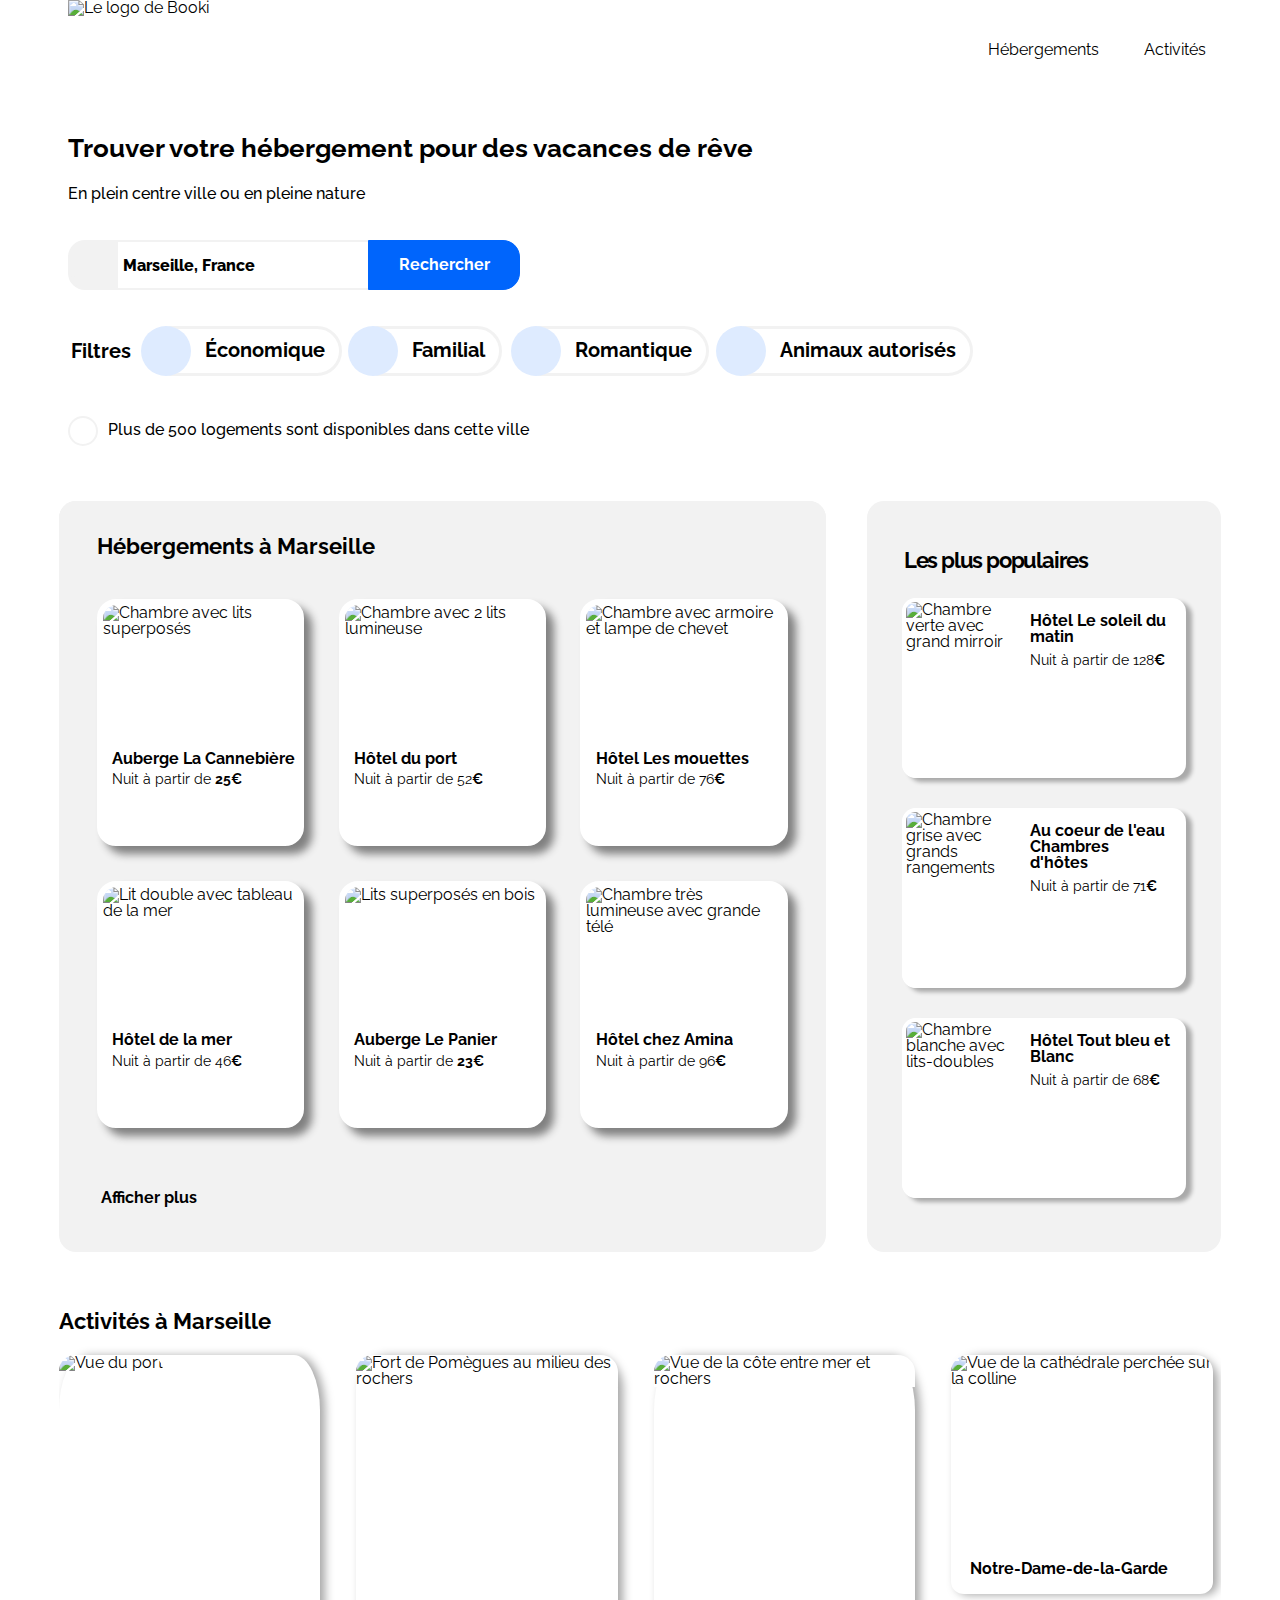
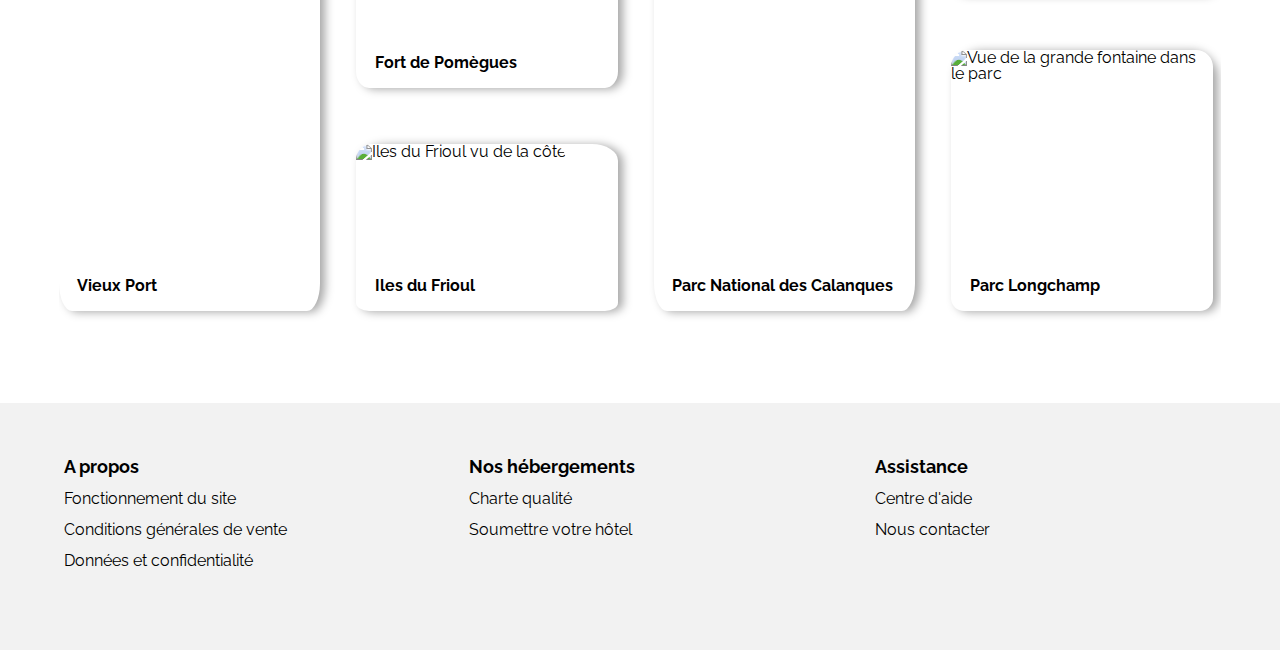
==== commit a5fc6c4b: "Mobile:height: auto; and Desktop patch top-h" ====
--- a/index.html
+++ b/index.html
@@ -256,14 +256,14 @@
                             <h3 id="little-text">Afficher plus</h3>
                         </div>
                     </div>
-                    <aside class="flex-c-now">
+                    <aside class="flex-c-nw">
                         <div class="aside-top">
                             <h2 class="top-h">Les plus populaires</h2>
                             <div class="set-chart-line">
                                 <span class="fas fa-chart-line top-chart"></span>
                             </div>
                         </div>
-                        <div class="aside-flex flex-c-nw">
+                        <div class="aside-size flex-c-nw">
                             <div class="aside-cards-column">
                                 <div class="aside-card-self">
                                     <a class="cont-aside-size" href="./images/hebergements/1_xlarge/aside11.jpg">
--- a/css/style.css
+++ b/css/style.css
@@ -8,13 +8,14 @@
 
 2 || DESKTOP LAYOUT
     2.1 | MAIN CONTAINER
-        2.1.1 | HEADER  : NAVIGATION MENU
-        2.1.2 | SECTION : SLOGAN
-        2.1.3 | SECTION : SEARCH
-        2.1.4 | SECTION : FILTERS & INFORMATIONS
-        2.1.5 | CONTAINER : LODGING
-        2.1.6 | CONTAINER : MOST POPULARS
-        2.1.7 | ACTIVITIES
+        2.1.1 | HEADING  : NAVIGATION MENU
+        2.1.2 | HEADING : SLOGAN
+        2.1.3 | HEADING : SEARCH
+        2.1.4 | HEADING : FILTERS
+        2.1.5 | HEADING : INFORMATIONS
+        2.1.6 | MAIN : LODGING
+        2.1.7 | MAIN : MOST POPULARS
+        2.1.8 | MAIN : ACTIVITIES
     2.2 | SECONDARY CONTAINER
         2.2.1 | FOOTER
 
@@ -724,6 +725,7 @@
   margin-left: 5%;
   font-size: 22px;
   font-weight: 700;
+  letter-spacing: -1.2px;
 }
 
 .set-chart-line {
@@ -764,11 +766,10 @@
   overflow: hidden;
 }
 
-.aside-flex {
-  width: 100%;
-  height: 100%;
-  display: flex;
-  flex-flow: column nowrap;
+.aside-size {
+  width: 100%;
+  height: auto;
+  display: flex;
   justify-content: flex-start;
 }
 
@@ -783,7 +784,6 @@
 
 .aside-card-self {
   width: 80%;
-  height: 20vh;
   margin-left: 10%;
   margin-right: 10%;
   margin-bottom: 30px;
--- a/css/mob.css
+++ b/css/mob.css
@@ -8,7 +8,8 @@
   }
 
   body {
-    width: auto;
+    width: 100%;
+    height: auto;
   }
 
   .main-container {
@@ -17,7 +18,14 @@
     margin: 0;
   }
 
-  /* Logo and links */
+  /* HEADING */
+
+  .heading {
+    width: 100%;
+    height: 100%;
+  }
+
+  /* LOGO AND LINKS */
 
   a:hover {
     border-top: #0065fc 3px solid;
@@ -35,7 +43,7 @@
     padding: unset;
   }
 
-  /* Logo */
+  /* LOGO */
 
   .logo {
     position: relative;
@@ -44,7 +52,15 @@
     width: 25%;
   }
 
-  /* Links */
+  /* LINKS */
+
+  .normal-link {
+    margin: auto;
+  }
+
+  #search-click {
+    border-radius: 17px;
+  }
 
   .nav-size-pos {
     width: 100%;
@@ -62,13 +78,17 @@
     display: flex;
     flex-flow: row nowrap;
   }
+
   .link {
     width: 50%;
     display: flex;
     justify-content: center;
+    text-align: center;
     border-bottom: 4px solid #f2f2f2;
     border-top: 0;
-  }
+    margin: auto;
+  }
+
   .link:hover {
     border-bottom: 4px solid #0065fc;
     border-top: 0;
@@ -78,22 +98,17 @@
     border-top: 0;
   }
 
-  .normal-link {
-  }
-
   /* TEXT-ONLY */
 
   .text-only {
     height: 21%;
   }
 
-  /* Form */
+  /* FORM */
 
   .map-marker-radius {
     width: 50px;
   }
-
-  /* Form */
 
   .search {
     height: 9%;
@@ -141,8 +156,6 @@
     border-radius: 17px;
   }
 
-  /* End of form */
-
   /* 2.1.4 FILTERS AND INFORMATIONS*/
 
   /* 2.1.4.1 FILTERS */
@@ -173,7 +186,7 @@
     flex-flow: column-reverse nowrap;
   }
 
-  /* LODGING */
+  /* 2.1.6 | LODGING */
 
   .lodg {
     background-color: #fff;
@@ -195,6 +208,7 @@
     margin-top: 25px;
     padding-bottom: 3.5vh;
   }
+
   .sixth {
     background-color: #fff;
   }
@@ -212,22 +226,37 @@
     overflow: hidden;
   }
 
-  /* POPULARS */
+  /* 2.1.7 | MOST POPULARS */
 
   aside {
     width: 100%;
-    height: 100%;
+    height: auto;
     display: flex;
     margin: 0;
     padding: 0;
     border-radius: 0;
   }
 
-  .aside-flex {
-    width: 100%;
+  .aside-top {
+    width: 90%;
+    height: auto;
+  }
+
+  .aside-size {
+    width: 100%;
+    height: auto;
     display: flex;
     flex-flow: column-reverse nowrap;
-    justify-content: flex-start;
+  }
+
+  .aside-cards-column {
+    width: 100%;
+    height: auto;
+  }
+
+  .aside-card-self {
+    width: 100%;
+    height: auto;
   }
 
   .sixth {
@@ -255,22 +284,10 @@
 
   .aside-card-self {
     width: 90%;
-    height: 14%;
+    height: auto;
     margin-left: 5%;
     margin-right: 5%;
   }
 
-  .ul-links {
-  }
-  .normal-link {
-    margin: auto;
-  }
-
-  .link {
-    text-align: center;
-    margin: auto;
-  }
-  #search-click {
-    border-radius: 17px;
-  }
+  /* 2.1.8 | ACTIVITIES */
 }
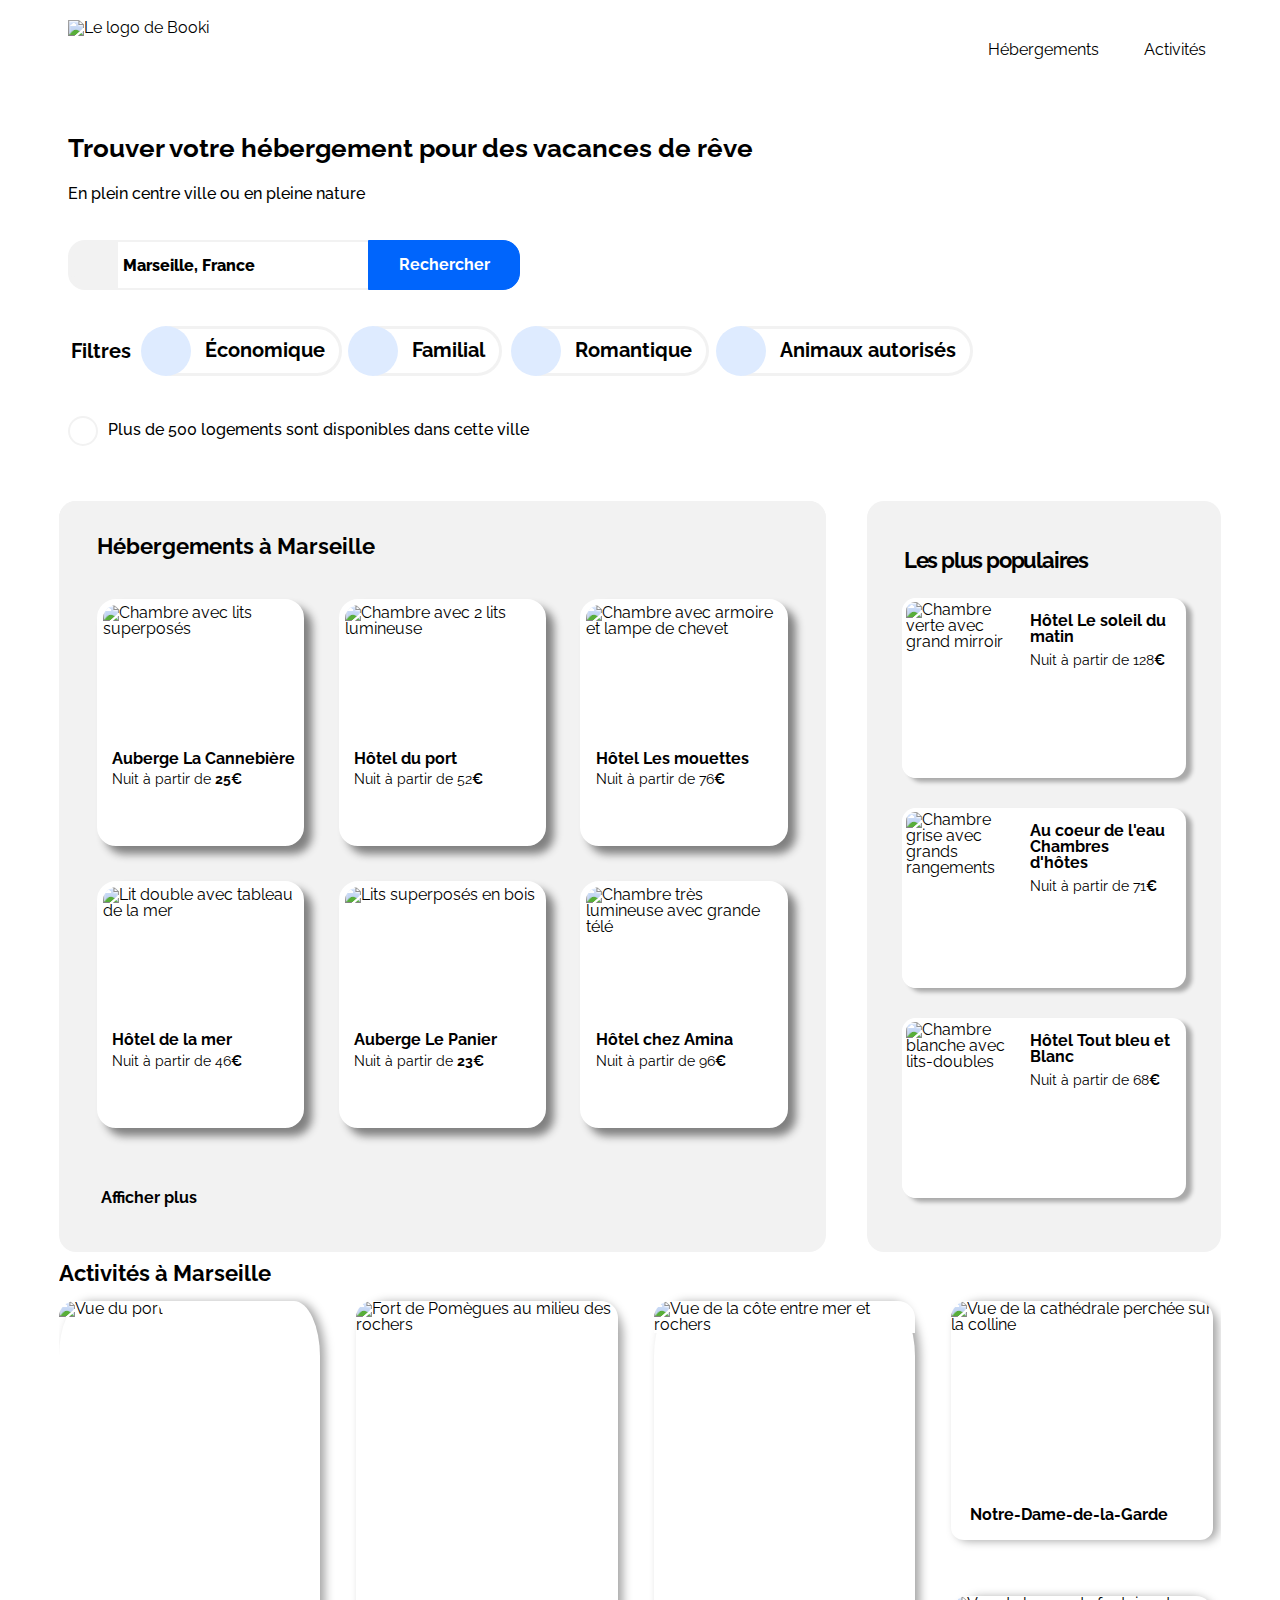
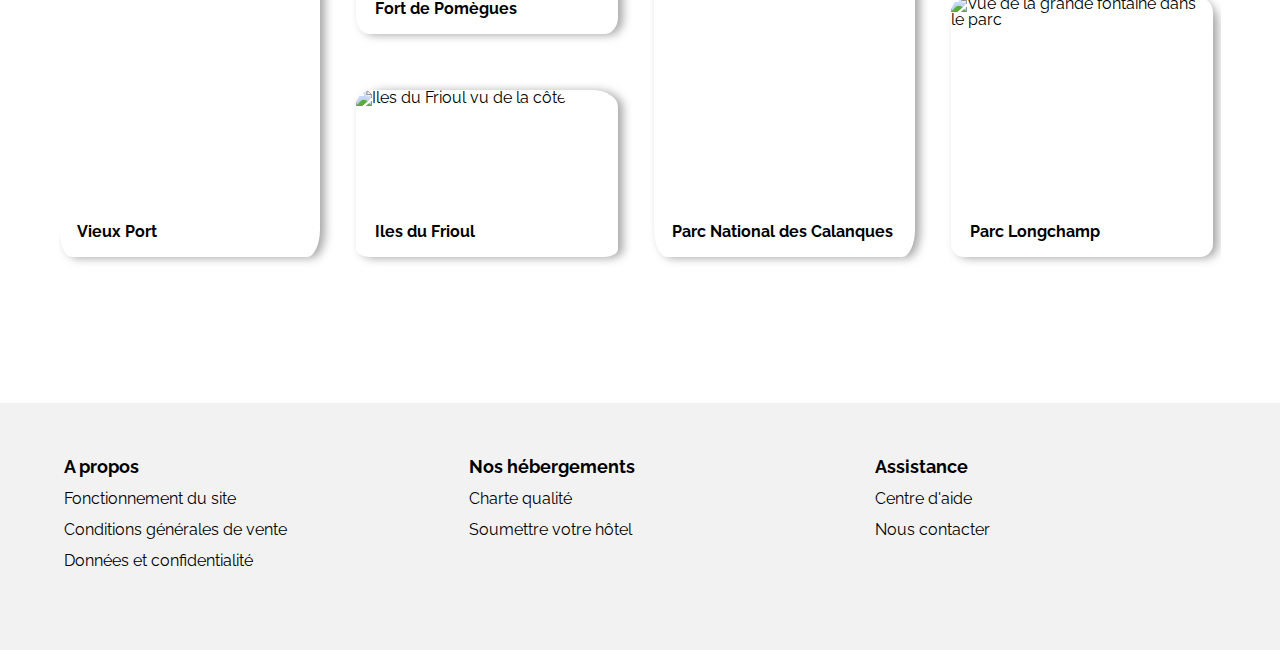
==== commit 040ea33a: "P2 finished" ====
--- a/index.html
+++ b/index.html
@@ -3,6 +3,7 @@
 
 <head>
     <title>Booki</title>
+    <link href="./images/favicon.png" rel="icon" type="image/png" rel="icon" sizes="64x64" />
     <meta name="description" content="Page description. No longer than 155 characters." />
     <meta name="twitter:card" content="summary" />
     <meta property="og:title" content="Title Here" />
@@ -12,13 +13,14 @@
     <meta property="og:description" content="Description Here" />
     <link rel="preconnect" href="https://fonts.googleapis.com">
     <link rel="preconnect" href="https://fonts.gstatic.com" crossorigin>
-    <link href="https://fonts.googleapis.com/css2?family=Raleway:ital,wght@0,400;0,700;0,800;0,900;1,300&display=swap" rel="stylesheet">
+    <link href="https://fonts.googleapis.com/css2?family=Raleway:ital,wght@0,400;0,700;0,800;0,900;1,300&display=swap" rel="stylesheet" />
     <meta charset="UTF-8" />
     <meta name="viewport" content="width=device-width, initial-scale=1.0, user-scalable=yes" />
     <link href="./css/normalize.css" rel="stylesheet" type="text/css" />
     <link href="./css/style.css" rel="stylesheet" type="text/css" />
+    <link href="./css/tab.css" rel="stylesheet" type="text/css" />
     <link href="./css/mob.css" rel="stylesheet" type="text/css" />
-    <link href="./css/tab.css" rel="stylesheet" type="text/css" />
+
     <script src="https://kit.fontawesome.com/467f0c1e9b.js" crossorigin="anonymous"></script>
 </head>
 
@@ -48,7 +50,7 @@
                             <div class="map-marker-radius">
                                 <span class="fas fa-map-marker-alt span-center"></span>
                             </div>
-                            <input type="search" class="border-one" id="site-search" name="query" maxlength="40"
+                            <input class="input-size" id="site-search" type="search" name="query" maxlength="40"
                                 value="Marseille, France" aria-label="Search through site content">
                                 <button class="search-button">
                                     <span id="search-click">Rechercher</span>
@@ -358,8 +360,11 @@
                     </aside>
                 </section>
                 <div class="act">
+                    <div class="act-title-height">
                     <h2 id="act-mars" class="title-activities">Activités à Marseille</h2>
+                    </div>
                     <div class="act-block-cards">
+                        <!-- First card (portrait 1) -->
                         <div class="act-quarter act-shadow act-pointer">
                             <a href="./images/activites/1_xlarge/c11.jpg">
                                 <figure>
@@ -373,6 +378,7 @@
                             </a>
                         </div>
                         <div class="column-in-row">
+                            <!-- Second card (landscape 1)-->
                             <div id="act-size-first" class="act-shadow act-pointer">
                                 <a href="./images/activites/1_xlarge/c22.jpg">
                                     <figure>
@@ -387,9 +393,10 @@
                                     </figure>
                                 </a>
                             </div>
+                            <!-- Third card (landscape 2)-->
                             <div id="act-size-second" class="act-shadow act-pointer">
                                 <a href="./images/activites/1_xlarge/c33.jpg">
-                                    <figure class="act-fig-size">
+                                    <figure>
                                         <div class="act-block-card-adapt">
                                         <img id="twin-in-row-second" src="./images/activites/4_small/c3.jpg"
                                             alt="Iles du Frioul vu de la côte" title="Cliquer ici pour agrandir">
@@ -401,6 +408,7 @@
                                 </a>
                             </div>
                         </div>
+                        <!-- Forth card (portrait 2)-->
                         <div class="act-quarter act-shadow act-pointer">
                             <a href="./images/activites/1_xlarge/c44.jpg">
                                 <figure>
@@ -415,7 +423,8 @@
                             </a>
                         </div>
                         <div class="column-in-row">
-                             <div id="act-size-third" class="act-shadow act-pointer">
+                            <!-- Fifth card (landscape 3)-->
+                            <div id="act-size-third" class="act-shadow act-pointer">
                                 <a href="./images/activites/1_xlarge/c55.jpg">
                                     <figure>
                                         <div class="act-block-card-adapt">
@@ -429,7 +438,8 @@
                                     </figure>
                                 </a>
                             </div>
-                             <div id="act-size-forth" class="act-shadow act-pointer">
+                            <!-- Sixth card (landscape 4)-->
+                            <div id="act-size-forth" class="act-shadow act-pointer">
                                 <a href="./images/activites/1_xlarge/c66.jpg">
                                     <figure>
                                         <div class="act-block-card-adapt">
@@ -452,7 +462,7 @@
             <footer>
                 <section>
                     <p class="footer-nowrap footer-pad">A propos</p>
-                    <ul class="footer-column">
+                    <ul class="flex-c-nw">
                         <li class="footer-font footer-nowrap">
                             <a>Fonctionnement du site</a>
                         </li>
@@ -466,7 +476,7 @@
                 </section>
                 <section>
                     <p class="footer-nowrap footer-pad">Nos hébergements</p>
-                    <ul class="footer-column">
+                    <ul class="flex-c-nw">
                         <li class="footer-font footer-nowrap">
                             <a>Charte qualité</a>
                         </li>
@@ -477,7 +487,7 @@
                 </section>
                 <section>
                     <p class="footer-nowrap footer-pad">Assistance</p>
-                    <ul class="footer-column">
+                    <ul class="flex-c-nw">
                         <li class="footer-font footer-nowrap">
                             <a>Centre d'aide</a>
                         </li>
--- a/css/style.css
+++ b/css/style.css
@@ -225,6 +225,10 @@
   background-color: white;
 }
 
+.logo {
+  padding: 20px 20px 20px 0;
+}
+
 /* LINKS */
 
 .nav-size-pos {
@@ -286,15 +290,15 @@
 
 /* 2.1.3 | SECTION : SEARCH */
 
+.search {
+  width: 100%;
+  height: 14.5%;
+  background-color: white;
+  display: flex;
+  flex-direction: row;
+}
+
 /* Icone and input */
-
-.search {
-  width: 100%;
-  height: 14.5%;
-  background-color: white;
-  display: flex;
-  flex-direction: row;
-}
 
 .map-marker-radius {
   width: 50px;
@@ -758,7 +762,6 @@
   margin-left: 3.5%;
   margin-right: 0;
   display: flex;
-  flex-flow: column nowrap;
   justify-content: center;
   padding: 0;
   border-radius: 17px 17px 17px 17px;
@@ -953,7 +956,6 @@
   flex-direction: row;
   align-items: center;
   margin-left: 7%;
-  /* border-style: ridge; */
 }
 
 .act-pointer {
@@ -986,8 +988,8 @@
 }
 
 .act-quarter {
-  height: 100%;
   width: 22.5%;
+  height: 100%;
 }
 
 .act-quarter a {
@@ -1051,7 +1053,7 @@
   background-color: white;
 }
 
-.border-one {
+.input-size {
   border-left-width: 0;
   border-right-width: 0;
   border-top: 2px solid #f2f2f2;
@@ -1085,11 +1087,6 @@
   background-color: #f2f2f2;
   padding-top: 2%;
   padding-left: 5%;
-}
-
-.footer-column {
-  display: flex;
-  flex-direction: column;
 }
 
 .footer-font {
--- a/css/tab.css
+++ b/css/tab.css
@@ -0,0 +1,267 @@
+/* 3.2 | TABLET MEDIA QUERY */
+
+@media screen and (max-width: 992px) {
+  /* Règles tablettes */
+
+  html {
+    height: 100%;
+  }
+
+  body {
+    width: auto;
+    height: auto;
+  }
+
+  .main-container {
+    width: 100%;
+    height: auto;
+    margin: 0;
+  }
+
+  main {
+    width: 100%;
+    height: 80%;
+  }
+
+  /* HEADING */
+
+  .heading {
+    width: 100%;
+    height: auto;
+  }
+
+  /* LOGO AND LINKS */
+
+  .logo-and-links {
+    width: 100%;
+    height: auto;
+  }
+
+  .logo {
+    width: 17%;
+    height: 17%;
+    padding: 30px 0 20px 40px;
+  }
+
+  /* 2.1.2 | HEADING : SLOGAN */
+
+  .text-only {
+    height: auto;
+    padding-left: 5%;
+  }
+
+  /* 2.1.3 | HEADING : SEARCH */
+
+  .search {
+    height: auto;
+    padding-left: 5%;
+    padding-top: 1%;
+  }
+
+  /* 2.1.4 FILTERS AND INFORMATIONS*/
+
+  /* 2.1.4.1 FILTERS */
+
+  .filters-flex-position {
+    width: 80%;
+    height: auto;
+    display: flex;
+    flex-flow: row wrap;
+    padding-left: 5%;
+  }
+
+  .filters-word {
+    width: 90%;
+    margin: 5px 5px 5px 0;
+    justify-content: start;
+  }
+
+  .rounded-filters {
+    margin: 5px 5px 5px 0;
+  }
+
+  /* 2.1.4.2 INFORMATIONS */
+
+  .informations {
+    height: auto;
+    padding: 10px 5% 15px 5%;
+  }
+
+  /* 2.1.5 AND 2.1.6 | CONTAINER : LODGING CONTAINER & MOST POPULARS */
+
+  .lodg-and-pop {
+    width: 100%;
+    height: auto;
+    display: flex;
+    flex-flow: column-reverse nowrap;
+    gap: 5%;
+  }
+
+  /* 2.1.6 | LODGING */
+
+  .lodg {
+    width: 100%;
+    height: auto;
+    border-radius: 0;
+  }
+
+  .lodg-text-over {
+    width: 100%;
+    height: 60px;
+    margin: auto;
+    text-align: center;
+    padding: 0 0 2% 1%;
+  }
+
+  .six-cards-center {
+    height: auto;
+  }
+
+  .fig-width {
+    width: 28%;
+    height: 230px;
+    border-radius: 17px 17px 17px 17px;
+    gap: 0;
+  }
+
+  .lodg-text-under {
+    width: 100%;
+    height: 90px;
+    display: flex;
+    align-items: flex-start;
+    margin: auto;
+    margin-left: 1%;
+    text-align: center;
+  }
+
+  /* 2.1.7 | MOST POPULARS */
+
+  aside {
+    width: 100%;
+    height: auto;
+    display: flex;
+    justify-content: flex-start;
+    align-items: stretch;
+    margin: 0;
+    padding: 0;
+    border-radius: 0;
+  }
+
+  .aside-cards-column {
+    width: 100%;
+    height: auto;
+    display: flex;
+    flex-direction: row;
+    padding: 0 1.25% 3% 1.25%;
+  }
+
+  .aside-card-self {
+    width: 29%;
+    margin-left: 2.25%;
+    margin-right: 2.25%;
+  }
+
+  .aside-top {
+    margin-bottom: 1%;
+  }
+
+  .padding {
+    padding: 10px 0 0 10px;
+  }
+
+  .set-chart-line {
+    width: 100%;
+  }
+
+  .fas.fa-chart-line {
+    font-size: 24px;
+  }
+
+  .top-h {
+    width: 200%;
+    margin-left: 0;
+    letter-spacing: normal;
+    font-size: 16px;
+    padding: 0 0 2% 0;
+  }
+
+  .medium-text {
+    text-align: center;
+    font-size: 16px;
+  }
+
+  #little-text {
+    font-size: 14px;
+    font-weight: 700;
+  }
+
+  /* 2.1.8 | ACTIVITIES */
+
+  .act {
+    width: 100%;
+    height: 30%;
+    padding: 0 0 50px 0;
+  }
+
+  .act-title-height {
+    width: 100%;
+    height: 80px;
+    padding-left: 3.5;
+  }
+
+  .title-activities {
+    padding-left: 6%;
+    font-size: 16px;
+  }
+
+  .act-block-cards {
+    width: 99.5%;
+    height: 100%;
+    margin-left: 0.5%;
+    display: flex;
+    flex-flow: row wrap;
+    justify-content: center;
+    gap: 5%;
+  }
+
+  .act-quarter {
+    width: 25.8%;
+    height: 50%;
+    /* margin-left: 2.5%; */
+  }
+
+  .column-in-row {
+    width: 56%;
+    height: 50%;
+    display: flex;
+    flex-flow: row wrap;
+    gap: 5%;
+  }
+
+  #act-size-first {
+    width: 46%;
+    height: 100%;
+  }
+
+  #act-size-second {
+    width: 46%;
+    height: 100%;
+  }
+
+  #act-size-third {
+    width: 46%;
+    height: 100%;
+  }
+
+  #act-size-forth {
+    width: 46%;
+    height: 100%;
+  }
+
+  /* 2.2 | SECONDARY CONTAINER */
+
+  .secondary-container {
+    width: 100%;
+    height: 11%;
+  }
+}
--- a/css/mob.css
+++ b/css/mob.css
@@ -4,25 +4,29 @@
   /*Règles mobiles*/
 
   html {
-    height: 250%;
+    height: 100%;
   }
 
   body {
-    width: 100%;
     height: auto;
   }
 
   .main-container {
     width: 100%;
-    height: 89%;
+    height: auto;
     margin: 0;
   }
 
+  main {
+    width: 100%;
+    height: 80%;
+  }
+
   /* HEADING */
 
   .heading {
     width: 100%;
-    height: 100%;
+    height: auto;
   }
 
   /* LOGO AND LINKS */
@@ -34,7 +38,7 @@
 
   .logo-and-links {
     width: 100%;
-    height: 18%;
+    height: auto;
     display: flex;
     flex-flow: column nowrap;
     align-content: center;
@@ -46,20 +50,18 @@
   /* LOGO */
 
   .logo {
+    padding: 0;
+    width: 25%;
+    height: 25%;
     position: relative;
     left: 37.5%;
     justify-content: center;
-    width: 25%;
   }
 
   /* LINKS */
 
   .normal-link {
     margin: auto;
-  }
-
-  #search-click {
-    border-radius: 17px;
   }
 
   .nav-size-pos {
@@ -98,20 +100,27 @@
     border-top: 0;
   }
 
-  /* TEXT-ONLY */
+  /* 2.1.2 | HEADING : SLOGAN */
 
   .text-only {
-    height: 21%;
-  }
-
-  /* FORM */
+    height: auto;
+    padding-left: 5%;
+  }
+
+  /* 2.1.3 | HEADING : SEARCH */
+
+  .search {
+    height: auto;
+    padding-left: 5%;
+    padding-top: 1%;
+  }
 
   .map-marker-radius {
     width: 50px;
   }
 
-  .search {
-    height: 9%;
+  #site-search {
+    width: auto;
   }
 
   #form {
@@ -162,9 +171,10 @@
 
   .filters-flex-position {
     width: 100%;
-    height: 39%;
+    height: auto;
     display: flex;
     flex-flow: row wrap;
+    padding-left: 5%;
   }
 
   .filters-word {
@@ -173,57 +183,80 @@
   }
 
   .rounded-filters {
-  }
+    margin: 5px 5px 5px 0;
+  }
+
+  /* 2.1.4.2 INFORMATIONS */
 
   .informations {
-    height: 11%;
-  }
-
-  /* LODGING AND POPULARS */
+    height: auto;
+    padding: 10px 5% 15px 5%;
+  }
+
+  /* 2.1.5 AND 2.1.6 | CONTAINER : LODGING CONTAINER & MOST POPULARS */
 
   .lodg-and-pop {
+    width: 100%;
+    height: auto;
     display: flex;
     flex-flow: column-reverse nowrap;
+    gap: 0;
   }
 
   /* 2.1.6 | LODGING */
 
   .lodg {
+    width: 100%;
+    height: auto;
     background-color: #fff;
   }
 
   .lodg-text-over {
-    height: 13%;
+    width: 100%;
+    height: 60px;
     background-color: #fff;
   }
 
+  .medium-text {
+    margin-left: 3%;
+    font-size: 24px;
+    text-align: left;
+  }
+
+  #little-text {
+    font-size: 18px;
+    padding-left: 5%;
+  }
+
+  .six-cards-center {
+    height: auto;
+  }
+
+  .lodg-text-under {
+    width: 100%;
+    height: 60px;
+    background-color: #fff;
+    display: flex;
+    align-items: center;
+  }
+
   .left-border-radius {
-    margin-top: 1%;
-  }
-
-  .left-center {
-    width: 100%;
-    background-color: #fff;
-    border-radius: 0;
-    margin-top: 25px;
-    padding-bottom: 3.5vh;
-  }
-
-  .sixth {
-    background-color: #fff;
+    margin-top: 0;
+    padding-top: 1%;
   }
 
   .fig-width {
     width: 100%;
-    /* justify-content: space-between; ou space-evenly*/
-    gap: 1vw;
-    box-shadow: 8px 8px 8px grey;
+    height: 230px;
     border-radius: 17px 17px 17px 17px;
-    border: 3px solid white;
-    box-sizing: border-box;
-    background-color: white;
-    margin: 2.25%;
-    overflow: hidden;
+  }
+
+  .bold {
+    font-size: 18px;
+  }
+
+  .small {
+    font-size: 16px;
   }
 
   /* 2.1.7 | MOST POPULARS */
@@ -232,14 +265,14 @@
     width: 100%;
     height: auto;
     display: flex;
-    margin: 0;
-    padding: 0;
-    border-radius: 0;
+    justify-content: unset;
+    align-items: unset;
   }
 
   .aside-top {
     width: 90%;
     height: auto;
+    padding: 5% 0 5% 0;
   }
 
   .aside-size {
@@ -252,34 +285,31 @@
   .aside-cards-column {
     width: 100%;
     height: auto;
+    display: flex;
+    flex-direction: column;
+    padding: 0;
   }
 
   .aside-card-self {
     width: 100%;
     height: auto;
-  }
-
-  .sixth {
-    text-align: left;
-  }
-  .medium-text {
-    text-align: center;
-    font-size: 16px;
-    margin-left: 10%;
   }
 
   .fas.fa-chart-line {
     width: 0%;
     font-size: 24px;
     margin-top: 5%;
+    line-height: 3;
+  }
+
+  .top-h {
+    width: 80%;
+    font-size: 24px;
+    letter-spacing: -1.2px;
   }
 
   .set-chart-line {
-    width: 30%;
-  }
-
-  .aside-top {
-    padding-top: 5%;
+    width: 14%;
   }
 
   .aside-card-self {
@@ -290,4 +320,82 @@
   }
 
   /* 2.1.8 | ACTIVITIES */
+
+  .act {
+    width: 100%;
+    height: auto;
+    padding: 0 0 50px 0;
+  }
+
+  .act-title-height {
+    width: 100%;
+    height: 50px;
+  }
+
+  .title-activities {
+    padding: 2% 0 0 5%;
+    font-size: 24px;
+  }
+
+  .act-block-cards {
+    height: 100%;
+    display: flex;
+    flex-flow: column nowrap;
+    gap: 0;
+  }
+
+  .act-quarter {
+    width: 90%;
+    height: 200px;
+    margin: 20px;
+  }
+
+  .column-in-row {
+    width: 90%;
+    height: 440px;
+    margin: 20px;
+  }
+
+  #act-size-first {
+    width: 100%;
+    height: 200px;
+  }
+
+  #act-size-second {
+    width: 100%;
+    height: 200px;
+  }
+
+  #act-size-third {
+    width: 100%;
+    height: 200px;
+  }
+
+  #act-size-forth {
+    width: 100%;
+    height: 200px;
+  }
+
+  /* 2.2 | SECONDARY CONTAINER */
+
+  .secondary-container {
+    width: 100%;
+    height: auto;
+  }
+  /* 2.2.1 | FOOTER */
+
+  footer {
+    display: flex;
+    flex-flow: column nowrap;
+  }
+
+  .footer-pad {
+    padding-bottom: 6%;
+    font-size: 22px;
+  }
+
+  .footer-font {
+    padding-bottom: 5%;
+    font-size: 20px;
+  }
 }
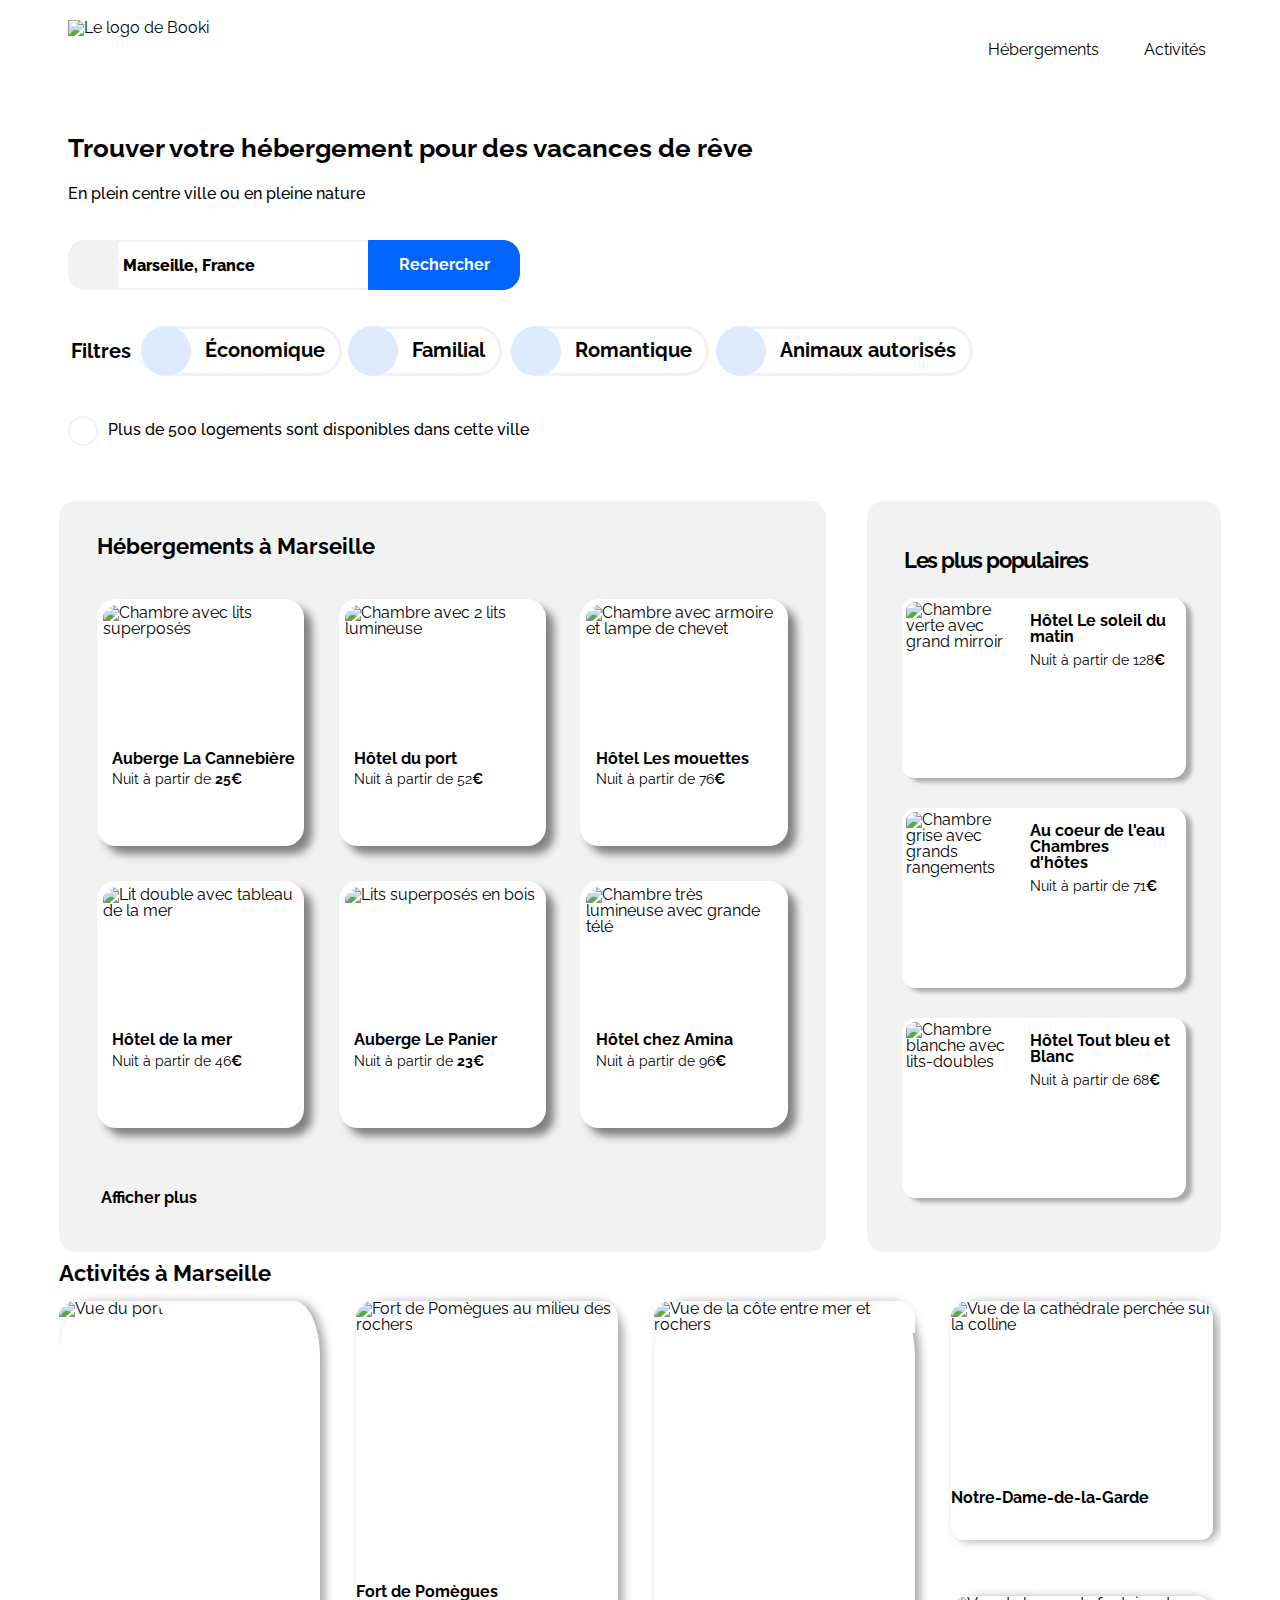
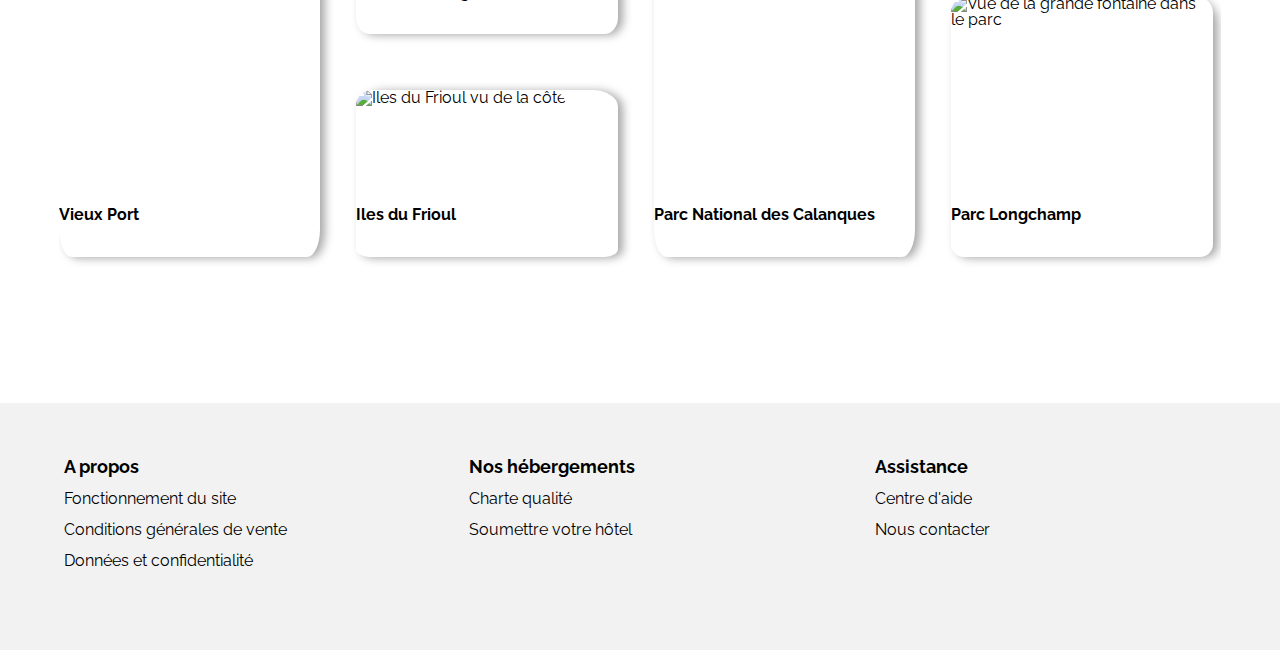
==== commit b8710b94: "Long naming (renaming) classes and ids" ====
--- a/index.html
+++ b/index.html
@@ -1,9 +1,13 @@
 <!DOCTYPE html>
+<!-- French language -->
 <html lang="fr">
-
+<!-- Link : Favicon + 3 Links Font CDN + Viewport + 4 links CSS-->
+<!-- Meta : 3 Metas Social network + Charactivitiesers encoding-->
+<!-- Script: Fontawesome CDN -->
 <head>
+    <meta charset="UTF-8" />
     <title>Booki</title>
-    <link href="./images/favicon.png" rel="icon" type="image/png" rel="icon" sizes="64x64" />
+    <link rel="icon" type="image/x-icon" href="./images/favicon1.png">
     <meta name="description" content="Page description. No longer than 155 characters." />
     <meta name="twitter:card" content="summary" />
     <meta property="og:title" content="Title Here" />
@@ -14,28 +18,30 @@
     <link rel="preconnect" href="https://fonts.googleapis.com">
     <link rel="preconnect" href="https://fonts.gstatic.com" crossorigin>
     <link href="https://fonts.googleapis.com/css2?family=Raleway:ital,wght@0,400;0,700;0,800;0,900;1,300&display=swap" rel="stylesheet" />
-    <meta charset="UTF-8" />
     <meta name="viewport" content="width=device-width, initial-scale=1.0, user-scalable=yes" />
     <link href="./css/normalize.css" rel="stylesheet" type="text/css" />
     <link href="./css/style.css" rel="stylesheet" type="text/css" />
-    <link href="./css/tab.css" rel="stylesheet" type="text/css" />
-    <link href="./css/mob.css" rel="stylesheet" type="text/css" />
+    <link href="./css/tablet.css" rel="stylesheet" type="text/css" />
+    <link href="./css/mobile.css" rel="stylesheet" type="text/css" />
 
     <script src="https://kit.fontawesome.com/467f0c1e9b.js" crossorigin="anonymous"></script>
 </head>
-
+<!-- Visible content on browser -->
 <body>
+<!-- This container encompasses the entire web page -->
     <div class="super-main-container">
+    <!-- This container contains all the web page except the footer -->
         <div class="main-container">
+        <!-- The heading ( before the cards ) -->
             <div class="heading">
                 <header class="logo-and-links">
                     <img class="logo" src="./images/logo/Booki@3x.png" alt="Le logo de Booki" />
                     <nav class="nav-size-pos">
                         <ul class="ul-links">
-                            <li class="link"><a href="#lodg-mars">
+                            <li class="link"><a href="#lodging-marseille">
                                     <p class="normal-link">Hébergements</p>
                                 </a></li>
-                            <li class="link"><a href="#act-mars">
+                            <li class="link"><a href="#activities-marseille">
                                     <p class="normal-link">Activités</p>
                                 </a></li>
                         </ul>
@@ -58,7 +64,7 @@
                                 </button>
                         </form>
                 </div>
-                <section class="filters-flex-position">
+                <div class="filters-flex-position">
                     <div class="filters-word">Filtres</div>
 
                     <button class="rounded-filters">
@@ -80,7 +86,7 @@
                         <span class="fas fa-dog"></span>
                         <span class="filters-text">Animaux autorisés</span>
                     </button>
-                </section>
+                </div>
                 <div class="informations">
                     <div class="info-size">
                         <span class="fas fa-info"></span>
@@ -89,18 +95,24 @@
                     <p>
                 </div>
             </div>
+            <!-- Contains : Lodging, populars and activities-->
             <main class="flex-c-nw">
-                <section class="lodg-and-pop">
-                    <div class="lodg">
-                        <div class="lodg-text-over">
-                            <h3 id="lodg-mars" class="medium-text">Hébergements à Marseille</h3>
-                        </div>
+                <!-- Contains : Lodging and the most populars -->
+                <section class="lodging-and-pop">
+                <!-- Contains : Lodging -->
+                    <div class="lodging">
+                        <!-- Text-over frame -->
+                        <div class="lodging-text-over">
+                            <h3 id="lodging-marseille" class="medium-text">Hébergements à Marseille</h3>
+                        </div>
+                        <!-- Lodging cards frame -->
                         <div class="six-cards-center">
-                            <div class="fig-width">
-                                <a class="lodg-anchor" href="./images/hebergements/1_xlarge/a11.jpg">
+                            <!-- First card -->
+                            <div class="figure-width">
+                                <a class="lodging-anchor" href="./images/hebergements/1_xlarge/a11.jpg">
                                     <figure class="full-size">
                                         <div class="higher-size">
-                                            <img class="lodg-img" src="./images/hebergements/4_small/a1.jpg"
+                                            <img class="lodging-img" src="./images/hebergements/4_small/a1.jpg"
                                                 alt="Chambre avec lits superposés" title="Cliquer ici pour agrandir">
                                         </div>
                                         <figcaption class="space">
@@ -122,11 +134,12 @@
                                     </figure>
                                 </a>
                             </div>
-                            <div class="fig-width">
-                                <a class="lodg-anchor" href="./images/hebergements/1_xlarge/a22.jpg">
+                            <!-- Second card-->
+                            <div class="figure-width">
+                                <a class="lodging-anchor" href="./images/hebergements/1_xlarge/a22.jpg">
                                     <figure class="full-size">
                                         <div class="higher-size">
-                                            <img class="lodg-img" src="./images/hebergements/4_small/a2.jpg"
+                                            <img class="lodging-img" src="./images/hebergements/4_small/a2.jpg"
                                                 alt="Chambre avec 2 lits lumineuse" title="Cliquer ici pour agrandir">
                                         </div>
                                         <figcaption class="space">
@@ -148,11 +161,12 @@
                                     </figure>
                                 </a>
                             </div>
-                            <div class="fig-width">
-                                <a class="lodg-anchor" href="./images/hebergements/1_xlarge/a33.jpg">
+                            <!-- Third card-->
+                            <div class="figure-width">
+                                <a class="lodging-anchor" href="./images/hebergements/1_xlarge/a33.jpg">
                                     <figure class="full-size">
                                         <div class="higher-size">
-                                            <img class="lodg-img" src="./images/hebergements/4_small/a3.jpg"
+                                            <img class="lodging-img" src="./images/hebergements/4_small/a3.jpg"
                                                 alt="Chambre avec armoire et lampe de chevet"
                                                 title="Cliquer ici pour agrandir">
                                         </div>
@@ -175,11 +189,12 @@
                                     </figure>
                                 </a>
                             </div>
-                            <div class="fig-width">
-                                <a class="lodg-anchor" href="./images/hebergements/1_xlarge/a44.jpg">
+                            <!-- Forth card -->
+                            <div class="figure-width">
+                                <a class="lodging-anchor" href="./images/hebergements/1_xlarge/a44.jpg">
                                     <figure class="full-size">
                                         <div class="higher-size">
-                                            <img class="lodg-img" src="./images/hebergements/4_small/a4.jpg"
+                                            <img class="lodging-img" src="./images/hebergements/4_small/a4.jpg"
                                                 alt="Lit double avec tableau de la mer"
                                                 title="Cliquer ici pour agrandir">
                                         </div>
@@ -202,11 +217,12 @@
                                     </figure>
                                 </a>
                             </div>
-                            <div class="fig-width">
-                                <a class="lodg-anchor" href="./images/hebergements/1_xlarge/a55.jpg">
+                            <!-- Fifth card -->
+                            <div class="figure-width">
+                                <a class="lodging-anchor" href="./images/hebergements/1_xlarge/a55.jpg">
                                     <figure class="full-size">
                                         <div class="higher-size">
-                                            <img class="lodg-img" src="./images/hebergements/4_small/a5.jpg"
+                                            <img class="lodging-img" src="./images/hebergements/4_small/a5.jpg"
                                                 alt="Lits superposés en bois" title="Cliquer ici pour agrandir">
                                         </div>
                                         <figcaption class="space">
@@ -214,7 +230,7 @@
                                                 <h3 class="black-color bold"><b>Auberge Le Panier</b></h3>
                                             </div>
                                             <div class="left-border-radius">
-                                                <span class="black-color small">Nuit à partir de <b>23€</b><span>
+                                                <span class="black-color small">Nuit à partir de <b>23€</b></span>
                                             </div>
                                             <div class="left-border-radius">
                                                 <span class="fas fa-star blue-star"></span>
@@ -227,11 +243,12 @@
                                     </figure>
                                 </a>
                             </div>
-                            <div class="fig-width">
-                                <a class="lodg-anchor" href="./images/hebergements/1_xlarge/a66.jpg">
+                            <!-- Sixth card -->
+                            <div class="figure-width">
+                                <a class="lodging-anchor" href="./images/hebergements/1_xlarge/a66.jpg">
                                     <figure class="full-size">
                                         <div class="higher-size">
-                                            <img class="lodg-img" src="./images/hebergements/4_small/a6.jpg"
+                                            <img class="lodging-img" src="./images/hebergements/4_small/a6.jpg"
                                                 alt="Chambre très lumineuse avec grande télé"
                                                 title="Cliquer ici pour agrandir">
                                         </div>
@@ -240,35 +257,40 @@
                                                 <h3 class="black-color bold"><b>Hôtel chez Amina</b></h3>
                                             </div>
                                             <div class="left-border-radius">
-                                                <span class="black-color small">Nuit à partir de 96<b>€</b><span>
-                                            </div>
-                                            <div class="left-border-radius">
-                                                <span class="fas fa-star blue-star"></span>
-                                                <span class="fas fa-star blue-star"></span>
-                                                <span class="fas fa-star blue-star"></span>
-                                                <span class="fas fa-star blue-star"></span>
-                                                <span class="fas fa-star blue-star"></span>
-                                            </div>
-                                        </figcaption>
-                                    </figure>
-                                </a>
-                            </div>
-                        </div>
-                        <div class="lodg-text-under">
+                                                <span class="black-color small">Nuit à partir de 96<b>€</b></span>
+                                            </div>
+                                            <div class="left-border-radius">
+                                                <span class="fas fa-star blue-star"></span>
+                                                <span class="fas fa-star blue-star"></span>
+                                                <span class="fas fa-star blue-star"></span>
+                                                <span class="fas fa-star blue-star"></span>
+                                                <span class="fas fa-star blue-star"></span>
+                                            </div>
+                                        </figcaption>
+                                    </figure>
+                                </a>
+                            </div>
+                        </div>
+                        <!-- Text-under frame -->
+                        <div class="lodging-text-under">
                             <h3 id="little-text">Afficher plus</h3>
                         </div>
                     </div>
+                    <!-- Contains : The most populars -->
                     <aside class="flex-c-nw">
+                        <!-- The most populars frame for: text + chart -->
                         <div class="aside-top">
                             <h2 class="top-h">Les plus populaires</h2>
                             <div class="set-chart-line">
                                 <span class="fas fa-chart-line top-chart"></span>
                             </div>
                         </div>
+                        <!-- The most populars cards frame -->
                         <div class="aside-size flex-c-nw">
                             <div class="aside-cards-column">
+                                <!-- Aside first card -->
                                 <div class="aside-card-self">
-                                    <a class="cont-aside-size" href="./images/hebergements/1_xlarge/aside11.jpg">
+                                    <a class="contents-aside-size" href="./images/hebergements/1_xlarge/aside11.jpg">
                                         <figure class="in-card-row">
                                             <img class="aside-img" src="./images/hebergements/4_small/aside1.jpg"
                                                 alt="Chambre verte avec grand mirroir"
@@ -276,7 +298,7 @@
                                             <figcaption class="aside-card-txt space padding">
                                                 <div>
                                                 <div class="aside-border-radius">
-                                                    <span class="black-color bold margin-lodging">Hôtel Le soleil du
+                                                    <span class="black-color bold margin-lodginging">Hôtel Le soleil du
                                                         matin</span>
                                                 </div>
                                                 <div class="aside-border-radius">
@@ -296,8 +318,9 @@
                                         </figure>
                                     </a>
                                 </div>
+                                <!-- Aside second card -->
                                 <div class="aside-card-self">
-                                    <a class="cont-aside-size" href="./images/hebergements/1_xlarge/aside22.jpg">
+                                    <a class="contents-aside-size" href="./images/hebergements/1_xlarge/aside22.jpg">
                                         <figure class="in-card-row">
                                             <img class="aside-img" src="./images/hebergements/4_small/aside2.jpg"
                                                 alt="Chambre grise avec grands rangements"
@@ -305,7 +328,7 @@
                                                 <figcaption class="aside-card-txt space padding">
                                                 <div>
                                                 <div class="aside-border-radius">
-                                                    <span class="black-color bold margin-lodging">Au coeur de l'eau
+                                                    <span class="black-color bold margin-lodginging">Au coeur de l'eau
                                                         Chambres
                                                         d'hôtes</span>
                                                 </div>
@@ -326,8 +349,9 @@
                                         </figure>
                                     </a>
                                 </div>
+                                <!-- Aside third card -->
                                 <div class="aside-card-self">
-                                    <a class="cont-aside-size" href="./images/hebergements/1_xlarge/aside33.jpg">
+                                    <a class="contents-aside-size" href="./images/hebergements/1_xlarge/aside33.jpg">
                                         <figure class="in-card-row">
                                             <img class="aside-img" src="./images/hebergements/4_small/aside3.jpg"
                                                 alt="Chambre blanche avec lits-doubles"
@@ -335,7 +359,7 @@
                                                 <figcaption class="aside-card-txt space padding">
                                                 <div>
                                                 <div class="aside-border-radius">
-                                                    <span class="black-color bold margin-lodging">Hôtel Tout bleu et
+                                                    <span class="black-color bold margin-lodginging">Hôtel Tout bleu et
                                                         Blanc</span>
                                                 </div>
                                                 <div class="aside-border-radius">
@@ -359,16 +383,18 @@
                         </div>
                     </aside>
                 </section>
-                <div class="act">
-                    <div class="act-title-height">
-                    <h2 id="act-mars" class="title-activities">Activités à Marseille</h2>
+                <!-- Contains : Activities -->
+                <div class="activities">
+                    <!-- Activities title -->
+                    <div class="activities-title-height">
+                    <h2 id="activities-marseille" class="activities-title">Activités à Marseille</h2>
                     </div>
-                    <div class="act-block-cards">
+                    <div class="activities-block-cards">
                         <!-- First card (portrait 1) -->
-                        <div class="act-quarter act-shadow act-pointer">
+                        <div class="activities-quarter activities-shadow pointer">
                             <a href="./images/activites/1_xlarge/c11.jpg">
                                 <figure>
-                                    <div class="act-block-cards-portrait">
+                                    <div class="activities-block-cards-portrait">
                                         <img class="alone-in-row" src="./images/activites/4_small/c1.jpg"
                                             alt="Vue du port" title="Cliquer ici pour agrandir">
                                     </div>
@@ -379,10 +405,10 @@
                         </div>
                         <div class="column-in-row">
                             <!-- Second card (landscape 1)-->
-                            <div id="act-size-first" class="act-shadow act-pointer">
+                            <div id="activities-size-first" class="activities-shadow pointer">
                                 <a href="./images/activites/1_xlarge/c22.jpg">
                                     <figure>
-                                        <div class="act-block-card-adapt">
+                                        <div class="activities-block-card-adapt">
                                         <img id="twin-in-row-first" src="./images/activites/4_small/c2.jpg"
                                             alt="Fort de Pomègues au milieu des rochers"
                                             title="Cliquer ici pour agrandir">
@@ -394,10 +420,10 @@
                                 </a>
                             </div>
                             <!-- Third card (landscape 2)-->
-                            <div id="act-size-second" class="act-shadow act-pointer">
+                            <div id="activities-size-second" class="activities-shadow pointer">
                                 <a href="./images/activites/1_xlarge/c33.jpg">
                                     <figure>
-                                        <div class="act-block-card-adapt">
+                                        <div class="activities-block-card-adapt">
                                         <img id="twin-in-row-second" src="./images/activites/4_small/c3.jpg"
                                             alt="Iles du Frioul vu de la côte" title="Cliquer ici pour agrandir">
                                         </div>
@@ -409,10 +435,10 @@
                             </div>
                         </div>
                         <!-- Forth card (portrait 2)-->
-                        <div class="act-quarter act-shadow act-pointer">
+                        <div class="activities-quarter activities-shadow pointer">
                             <a href="./images/activites/1_xlarge/c44.jpg">
                                 <figure>
-                                    <div class="act-block-cards-portrait">
+                                    <div class="activities-block-cards-portrait">
                                         <img class="alone-in-row" src="./images/activites/4_small/c4.jpg"
                                             alt="Vue de la côte entre mer et rochers" title="Cliquer ici pour agrandir">
                                     </div>
@@ -424,10 +450,10 @@
                         </div>
                         <div class="column-in-row">
                             <!-- Fifth card (landscape 3)-->
-                            <div id="act-size-third" class="act-shadow act-pointer">
+                            <div id="activities-size-third" class="activities-shadow pointer">
                                 <a href="./images/activites/1_xlarge/c55.jpg">
                                     <figure>
-                                        <div class="act-block-card-adapt">
+                                        <div class="activities-block-card-adapt">
                                         <img id="twin-in-row-third" src="./images/activites/4_small/c5.jpg"
                                             alt="Vue de la cathédrale perchée sur la colline"
                                             title="Cliquer ici pour agrandir">
@@ -439,10 +465,10 @@
                                 </a>
                             </div>
                             <!-- Sixth card (landscape 4)-->
-                            <div id="act-size-forth" class="act-shadow act-pointer">
+                            <div id="activities-size-forth" class="activities-shadow pointer">
                                 <a href="./images/activites/1_xlarge/c66.jpg">
                                     <figure>
-                                        <div class="act-block-card-adapt">
+                                        <div class="activities-block-card-adapt">
                                         <img id="twin-in-row-forth" src="./images/activites/4_small/c6.jpg"
                                             alt="Vue de la grande fontaine dans le parc"
                                             title="Cliquer ici pour agrandir">
@@ -458,41 +484,51 @@
                 </div>
             </main>
         </div>
+    <!-- This container contains only the footer -->
         <div class="secondary-container">
             <footer>
+                <!-- First menu -->
                 <section>
+                    <!-- Menu title -->
                     <p class="footer-nowrap footer-pad">A propos</p>
+                    <!-- Sub menu -->
                     <ul class="flex-c-nw">
                         <li class="footer-font footer-nowrap">
-                            <a>Fonctionnement du site</a>
-                        </li>
-                        <li class="footer-font footer-nowrap">
-                            <a>Conditions générales de vente</a>
-                        </li>
-                        <li class="footer-font footer-nowrap">
-                            <a>Données et confidentialité</a>
+                            <a class="pointer">Fonctionnement du site</a>
+                        </li>
+                        <li class="footer-font footer-nowrap">
+                            <a class="pointer">Conditions générales de vente</a>
+                        </li>
+                        <li class="footer-font footer-nowrap">
+                            <a class="pointer">Données et confidentialité</a>
                         </li>
                     </ul>
                 </section>
+                <!-- Second menu -->
                 <section>
+                    <!-- Menu title -->
                     <p class="footer-nowrap footer-pad">Nos hébergements</p>
+                    <!-- Sub menu -->
                     <ul class="flex-c-nw">
                         <li class="footer-font footer-nowrap">
-                            <a>Charte qualité</a>
-                        </li>
-                        <li class="footer-font footer-nowrap">
-                            <a>Soumettre votre hôtel</a>
+                            <a class="pointer">Charte qualité</a>
+                        </li>
+                        <li class="footer-font footer-nowrap">
+                            <a class="pointer">Soumettre votre hôtel</a>
                         </li>
                     </ul>
                 </section>
+                <!-- Third menu -->
                 <section>
+                    <!-- Menu title -->
                     <p class="footer-nowrap footer-pad">Assistance</p>
+                    <!-- Sub menu -->
                     <ul class="flex-c-nw">
                         <li class="footer-font footer-nowrap">
-                            <a>Centre d'aide</a>
-                        </li>
-                        <li class="footer-font footer-nowrap">
-                            <a>Nous contacter</a>
+                            <a class="pointer">Centre d'aide</a>
+                        </li>
+                        <li class="footer-font footer-nowrap">
+                            <a class="pointer">Nous contacter</a>
                         </li>
                     </ul>
                 </section>
--- a/css/style.css
+++ b/css/style.css
@@ -2,9 +2,10 @@
 
 1 || GLOBAL SETTINGS
     1.1 | GENERAL PAGE LAYOUT
-    1.2 | CARD DESIGN
-    1.3 | CARD SHADOW ANIMATION
-    1.4 | STARS PROPERTIES
+    1.2 | ANIMATIONS
+    1.3 | STARS PROPERTIES
+    1.4 | HEADING ICONES PROPERTIES
+    1.5 | CHART ICONE PROPERTIES
 
 2 || DESKTOP LAYOUT
     2.1 | MAIN CONTAINER
@@ -24,20 +25,18 @@
     3.2 | MOBILE MEDIA QUERY
 
 
-Tip: you can jump to a specific section by searching for index name or id. ex : [CTRL + F] "3 ||" or [CTRL + F] "2.1.7 |"
+Tip: you can jump to a specific section by searching for index name or id. ex : [CTRL + F] "3 ||" or [CTRL + F] "2.1.5 |"
 
 */
 
 /* 1 || GLOBAL SETTINGS */
 
+html {
+  width: 100%;
+  height: 250%;
+}
+
 /* 1.1 | GENERAL PAGE LAYOUT */
-
-/* @import url('https://fonts.googleapis.com/css2?family=Raleway&display=swap'); */
-
-html {
-  width: 100%;
-  height: 250%;
-}
 
 body {
   width: 100%;
@@ -61,15 +60,11 @@
 
 /* And Cf: normalize.css */
 
-/* ( Not all the ) Alphabetic semantic tags */
+/* ( NOT ALL THE ) ALPHABETIC SEMANTIC TAGS */
 
 a {
   text-decoration: none;
   color: black;
-}
-
-a:hover {
-  color: #0065fc;
 }
 
 article {
@@ -116,9 +111,6 @@
   background-color: #0065fc;
 }
 
-button:hover {
-}
-
 div,
 section,
 header {
@@ -174,9 +166,6 @@
   flex-direction: column;
 }
 
-span {
-}
-
 ul {
   margin: 0;
   padding: 0;
@@ -186,7 +175,40 @@
   list-style-type: none;
 }
 
-/* 1.4 | STARS PROPERTIES */
+/* 1.2 | ANIMATIONS */
+
+  a:hover {
+  color: #0065fc;
+  }
+
+  .link:hover {
+    color: #0065fc;
+    border-top: 2px solid #0065fc;
+  }
+
+  .rounded-filters:hover {
+  background-color: #f2f2f2;
+  }
+
+  .lodging-anchor:hover {
+    background-color: #f2f2f2;
+    border-radius: 10%;
+    border: 5px solid #f2f2f2;
+  }
+
+  .contents-aside-size:hover {
+    background-color: #f2f2f2;
+  }
+
+  .activities-shadow:hover {
+    background-color: #f2f2f2;
+  }
+
+  footer a:hover {
+  color: #0065fc;
+  }
+
+/* 1.3 | STARS PROPERTIES */
 
 .fas.fa-star.blue-star {
   display: inline-block;
@@ -201,114 +223,7 @@
   color: grey;
   font-size: 12px;
 }
-
-/* 1.2 | CARD DESIGN */
-/* /_\ work in progress /_\ */
-
-/* 1.3 | CARD SHADOW ANIMATION */
-/* /_\work in progress /_\ */
-
-/* 2.1.1 | HEADER  : NAVIGATION MENU */
-
-.heading {
-  width: 100%;
-  height: 25%;
-  padding-left: 0.8%;
-}
-
-.logo-and-links {
-  width: 100%;
-  height: 22%;
-  display: flex;
-  flex-direction: row;
-  justify-content: space-between;
-  background-color: white;
-}
-
-.logo {
-  padding: 20px 20px 20px 0;
-}
-
-/* LINKS */
-
-.nav-size-pos {
-  display: flex;
-  flex-flow: row nowrap;
-}
-
-nav ul {
-  display: flex;
-  list-style-type: none;
-}
-
-.ul-links {
-  width: 100%;
-  display: flex;
-  flex-wrap: nowrap;
-  flex-direction: row;
-  align-items: stretch;
-  align-content: flex-end;
-}
-
-.link {
-  text-align: center;
-  padding: 40px 15px 15px 15px;
-  border-top: 2px solid #fff;
-}
-
-.link:hover {
-  color: #0065fc;
-  border-top: 2px solid #0065fc;
-}
-
-.normal-link {
-  font-weight: normal;
-}
-
-/* 2.1.2 | SECTION : SLOGAN */
-
-.text-only {
-  width: 100%;
-  height: 26%;
-  display: flex;
-  flex-flow: column nowrap;
-  align-items: stretch;
-  background-color: white;
-}
-
-h1 {
-  font-weight: 700;
-  font-size: 26px;
-  padding: 25px 0;
-}
-
-h2 {
-  padding: 0 0 10px 0;
-  font-size: 16px;
-  font-weight: 500;
-}
-
-/* 2.1.3 | SECTION : SEARCH */
-
-.search {
-  width: 100%;
-  height: 14.5%;
-  background-color: white;
-  display: flex;
-  flex-direction: row;
-}
-
-/* Icone and input */
-
-.map-marker-radius {
-  width: 50px;
-  height: 50px;
-  display: flex;
-  background-color: #f2f2f2;
-  border: 3px solid;
-  border-color: #f2f2f2;
-  border-radius: 17px 0 0 17px;
-}
+/* 1.4 | HEADING ICONES PROPERTIES */
 
 .fas.fa-map-marker-alt {
   width: 50px;
@@ -324,10 +239,273 @@
   border-bottom-left-radius: 17px;
 }
 
+.fas.fa-money-bill-wave {
+  width: 50px;
+  height: 50px;
+  display: flex;
+  align-self: center;
+  justify-content: center;
+  color: #0065fc;
+  background-color: #deebff;
+  border-radius: 50%;
+  margin-left: -8px;
+  line-height: 2;
+}
+
+.fas.fa-child {
+  width: 50px;
+  height: 50px;
+  display: flex;
+  justify-content: center;
+  color: #0065fc;
+  background-color: #deebff;
+  border-radius: 50%;
+  margin-left: -8px;
+  line-height: 2;
+}
+
+.fas.fa-heart {
+  width: 50px;
+  height: 50px;
+  display: flex;
+  justify-content: center;
+  color: #0065fc;
+  background-color: #deebff;
+  border-radius: 50%;
+  margin-left: -6px;
+  line-height: 2;
+}
+
+.fas.fa-dog {
+  width: 50px;
+  height: 50px;
+  display: flex;
+  justify-content: center;
+  color: #0065fc;
+  background-color: #deebff;
+  border-radius: 50%;
+  margin-left: -7px;
+  line-height: 2;
+}
+
+.fas.fa-info {
+  width: 26px;
+  height: 26px;
+  display: flex;
+  align-items: center;
+  justify-content: center;
+  color: #0065fc;
+  font-size: 16px;
+}
+
+/* 1.5 | CHART ICONE PROPERTIES */
+
+.fas.fa-chart-line {
+  align-self: center;
+  justify-content: center;
+  color: black;
+  background-color: #f2f2f2;
+  font-size: 32px;
+  line-height: 2;
+}
+
+
+/* 2 || DESKTOP LAYOUT */
+
+/* SET FLEX REUSABLE */
+
+.flex {
+  display: flex;
+}
+
+.flex-r-nw {
+  display: flex;
+  flex-flow: row nowrap;
+}
+
+.flex-r-w {
+  display: flex;
+  flex-flow: row wrap;
+}
+
+.flex-c-nw {
+  display: flex;
+  flex-flow: column nowrap;
+}
+
+.flex-c-w {
+  display: flex;
+  flex-flow: column wrap;
+}
+
+.stretch {
+  display: flex;
+  align-items: stretch;
+}
+
+/* POINTER REUSABLE */
+
+.pointer {
+  cursor: pointer;
+}
+
+/* COLOR REUSABLE */
+
+.black-color {
+  color: black;
+}
+
+/* SIZE REUSABLE */
+
+.bold {
+  font-weight: 700;
+}
+
+.small {
+  font-size: 14px;
+}
+
+/* POSITION REUSABLE */
+
+.space {
+  width: 100%;
+  height: 40%;
+  display: flex;
+  flex-flow: column nowrap;
+}
+
+/* SUPER MAIN CONTAINER */
+
+.super-main-container {
+  width: 100%;
+  display: flex;
+  flex-flow: column nowrap;
+  overflow: hidden;
+}
+
+/* 2.1 | MAIN CONTAINER */
+
+.main-container {
+  width: 90.8%;
+  height: 89%;
+  margin: 0 4.6%;
+  display: flex;
+  align-items: stretch;
+  flex-flow: column nowrap;
+  overflow: hidden;
+}
+
+/* 2.1.1 | HEADING : NAVIGATION MENU */
+
+.heading {
+  width: 100%;
+  height: 25%;
+  padding-left: 0.8%;
+}
+
+.logo-and-links {
+  width: 100%;
+  height: 22%;
+  display: flex;
+  flex-direction: row;
+  justify-content: space-between;
+  background-color: white;
+}
+
+/* LOGO */
+
+.logo {
+  padding: 20px 20px 20px 0;
+}
+
+/* LINKS */
+
+.nav-size-pos {
+  display: flex;
+  flex-flow: row nowrap;
+}
+
+nav ul {
+  display: flex;
+  list-style-type: none;
+}
+
+.ul-links {
+  width: 100%;
+  display: flex;
+  flex-wrap: nowrap;
+  flex-direction: row;
+  align-items: stretch;
+  align-content: flex-end;
+}
+
+.link {
+  text-align: center;
+  padding: 40px 15px 15px 15px;
+  border-top: 2px solid #fff;
+}
+
+.normal-link {
+  font-weight: normal;
+}
+
+/* 2.1.2 | HEADING : SLOGAN */
+
+.text-only {
+  width: 100%;
+  height: 26%;
+  display: flex;
+  flex-flow: column nowrap;
+  align-items: stretch;
+  background-color: white;
+}
+
+h1 {
+  font-weight: 700;
+  font-size: 26px;
+  padding: 25px 0;
+}
+
+h2 {
+  padding: 0 0 10px 0;
+  font-size: 16px;
+  font-weight: 500;
+}
+
+/* 2.1.3 | HEADING : SEARCH */
+
+.search {
+  width: 100%;
+  height: 14.5%;
+  background-color: white;
+  display: flex;
+  flex-direction: row;
+}
+
+/* ICONE AND INPUT SETTINGS*/
+
+.map-marker-radius {
+  width: 50px;
+  height: 50px;
+  display: flex;
+  background-color: #f2f2f2;
+  border: 3px solid;
+  border-color: #f2f2f2;
+  border-radius: 17px 0 0 17px;
+}
+
 .span-center {
   display: flex;
   align-items: center;
   justify-items: center;
+}
+
+.input-size {
+  border-left-width: 0;
+  border-right-width: 0;
+  border-top: 2px solid #f2f2f2;
+  border-bottom: 2px solid #f2f2f2;
+  padding: 1%;
 }
 
 input[type="search"] {
@@ -368,7 +546,7 @@
   height: 50px;
 }
 
-/* Search Blue button */
+/* SEARCH BLUE BUTTON */
 
 #search-click {
   width: 150px;
@@ -394,9 +572,7 @@
   cursor: pointer;
 }
 
-/* 2.1.4 FILTERS AND INFORMATIONS*/
-
-/* 2.1.4.1 FILTERS */
+/* 2.1.4 | HEADING : FILTERS */
 
 .filters-flex-position {
   width: 100%;
@@ -416,9 +592,6 @@
   color: black;
 }
 
-.filters-text:hover {
-}
-
 .filters-word {
   height: 50px;
   display: flex;
@@ -447,60 +620,7 @@
   cursor: pointer;
 }
 
-.rounded-filters:hover {
-  background-color: #f2f2f2;
-}
-
-.fas.fa-money-bill-wave {
-  width: 50px;
-  height: 50px;
-  display: flex;
-  align-self: center;
-  justify-content: center;
-  color: #0065fc;
-  background-color: #deebff;
-  border-radius: 50%;
-  margin-left: -8px;
-  line-height: 2;
-}
-
-.fas.fa-child {
-  width: 50px;
-  height: 50px;
-  display: flex;
-  justify-content: center;
-  color: #0065fc;
-  background-color: #deebff;
-  border-radius: 50%;
-  margin-left: -8px;
-  line-height: 2;
-}
-
-.fas.fa-heart {
-  width: 50px;
-  height: 50px;
-  display: flex;
-  justify-content: center;
-  color: #0065fc;
-  background-color: #deebff;
-  border-radius: 50%;
-  margin-left: -6px;
-  line-height: 2;
-}
-
-.fas.fa-dog {
-  width: 50px;
-  height: 50px;
-  display: flex;
-  justify-content: center;
-  color: #0065fc;
-  background-color: #deebff;
-  border-radius: 50%;
-  margin-left: -7px;
-  line-height: 2;
-}
-
-/* 2.1.4.2 INFORMATIONS */
+/* 2.1.5 INFORMATIONS */
 
 .informations {
   width: 100%;
@@ -520,25 +640,21 @@
   border-radius: 50%;
 }
 
-.fas.fa-info {
-  width: 26px;
-  height: 26px;
-  display: flex;
-  align-items: center;
-  justify-content: center;
-  color: #0065fc;
-  font-size: 16px;
-}
-
 .info-text {
   line-height: 1.8;
   font-weight: 500;
   padding-left: 10px;
 }
-
-/* 2.1.5 AND 2.1.6 | CONTAINER : LODGING CONTAINER & MOST POPULARS */
-
-.lodg-and-pop {
+/* 2.1.6 TO 2.1.8 | CONTAINER : MAIN => LODGING + MOST POPULARS + ACTIVITIES*/
+
+main {
+  width: 100%;
+  height: 75%;
+}
+
+/* 2.1.6 TO 2.1.7 | CONTAINER : LODGING & MOST POPULARS */
+
+.lodging-and-pop {
   width: 100%;
   height: 50%;
   display: flex;
@@ -547,9 +663,9 @@
   background-color: rgb(255, 255, 255);
 }
 
-/* 2.1.5 | CONTAINER : LODGING */
-
-.lodg {
+/* 2.1.6 | MAIN : LODGING */
+
+.lodging {
   width: 66%;
   height: 100%;
   display: flex;
@@ -560,6 +676,8 @@
   overflow: hidden;
 }
 
+/* LODGING: SIX CARDS IN TWO ROWS */
+
 .six-cards-center {
   width: 100%;
   height: 75%;
@@ -568,33 +686,9 @@
   justify-content: center;
 }
 
-.lodg-anchor {
-  width: 100%;
-  height: 100%;
-  display: block;
-  border: 10px white;
-  border-radius: 17px 17px 0 0;
-  background-color: white;
-}
-
-.lodg-anchor:hover {
-  background-color: #f2f2f2;
-  border-radius: 10%;
-  border: 5px solid #f2f2f2;
-}
-
-.full-size {
-  width: 100%;
-  height: 100%;
-}
-
-.higher-size {
-  width: 100%;
-  height: 60%;
-  overflow: hidden;
-}
-
-.fig-width {
+/* SETTINGS FOR EACH LODGING CARD ITSELF */
+
+.figure-width {
   width: 27%;
   aspect-ratio: 4/3;
   display: flex;
@@ -610,19 +704,50 @@
   overflow: hidden;
 }
 
-.lodg-text-over {
+.lodging-anchor {
+  width: 100%;
+  height: 100%;
+  display: block;
+  border: 10px white;
+  border-radius: 17px 17px 0 0;
+  background-color: white;
+}
+
+.full-size {
+  width: 100%;
+  height: 100%;
+}
+
+.higher-size {
+  width: 100%;
+  height: 60%;
+  overflow: hidden;
+}
+
+
+.lodging-img {
+  width: 100%;
+  height: 100%;
+  display: flex;
+  object-fit: cover;
+  border: 10px white;
+  border-radius: 17px 17px 0px 0px;
+  border: 3px solid white;
+}
+
+.left-border-radius {
+  border-radius: 17px 17px 0px 0px;
+  padding-top: 2%;
+  padding-left: 6%;
+}
+
+/* TITLE : "Hébergements" */
+
+.lodging-text-over {
   width: 100%;
   height: 7.5%;
   display: flex;
   align-items: flex-end;
-  background-color: #f2f2f2;
-}
-
-.lodg-text-under {
-  width: 100%;
-  height: 7.5%;
-  display: flex;
-  align-items: center;
   background-color: #f2f2f2;
 }
 
@@ -632,75 +757,20 @@
   font-weight: 700;
 }
 
+/* SUB-TEXT : "Afficher plus" */
+
+.lodging-text-under {
+  width: 100%;
+  height: 7.5%;
+  display: flex;
+  align-items: center;
+  background-color: #f2f2f2;
+}
+
 #little-text {
+  padding-left: 5.5%;
   font-size: 16px;
   font-weight: 700;
-  padding-left: 5.5%;
-}
-
-.cont-img {
-  width: 100%;
-  overflow: hidden;
-}
-
-.lodg-img {
-  width: 100%;
-  height: 100%;
-  display: flex;
-  object-fit: cover;
-  /* object-position: center; */
-  border: 10px white;
-  border-radius: 17px 17px 0px 0px;
-  /* border-top: 2px solid transparent; */
-  /* background-color: white; */
-  border: 3px solid white;
-}
-
-.left-border-radius {
-  border-radius: 17px 17px 0px 0px;
-  padding-top: 2%;
-  padding-left: 6%;
-}
-
-.black-color {
-  color: black;
-}
-
-.bold {
-  font-weight: 700;
-}
-
-.small {
-  font-size: 14px;
-}
-
-.d-flex {
-  display: flex;
-}
-
-.space {
-  width: 100%;
-  height: 40%;
-  display: flex;
-  flex-flow: column nowrap;
-}
-
-.padding {
-  padding: 15px 0 0 15px;
-}
-
-.margin-lodging {
-  margin: 0 35px 0 0;
-}
-
-.center {
-  display: flex;
-  justify-content: center;
-}
-
-.flex-end {
-  display: flex;
-  justify-content: flex-end;
 }
 
 /* 2.1.6 | CONTAINER : MOST POPULARS */
@@ -710,14 +780,16 @@
   padding-bottom: 4.5%;
 }
 
+.margin-lodginging {
+  margin: 0 35px 0 0;
+}
+
 .aside-top {
   width: 90%;
   display: flex;
   flex-direction: row;
   margin-bottom: 5%;
   margin-left: 6%;
-  /* margin-right: 1.6vw; */
-  /* border-style: ridge; */
 }
 
 .top-h {
@@ -738,15 +810,6 @@
   justify-content: flex-end;
 }
 
-.fas.fa-chart-line {
-  align-self: center;
-  justify-content: center;
-  color: black;
-  background-color: #f2f2f2;
-  font-size: 32px;
-  line-height: 2;
-}
-
 .top-chart {
   width: 50%;
   height: 100%;
@@ -784,6 +847,8 @@
   align-content: flex-end;
   align-items: stretch;
 }
+
+/* MAIN SETTINGS FOR EACH POPULARS CARD ITSELF */
 
 .aside-card-self {
   width: 80%;
@@ -793,19 +858,15 @@
   display: flex;
   flex-flow: row nowrap;
   align-items: stretch;
-  overflow: hidden;
   background-color: white;
   box-shadow: rgba(0, 0, 0, 0.3) 6px 4px 4px;
   border-radius: 14px 14px 14px 14px;
-}
-
-.cont-aside-size {
-  width: 100%;
-  height: 100%;
-}
-
-.cont-aside-size:hover {
-  background-color: #f2f2f2;
+  overflow: hidden;
+}
+
+.contents-aside-size {
+  width: 100%;
+  height: 100%;
 }
 
 .in-card-row {
@@ -840,92 +901,36 @@
   border-radius: 0px 14px 14px 0px;
 }
 
-/* 2 || DESKTOP LAYOUT */
-
-/* Set flex reusable */
-
-.flex {
-  display: flex;
-  /* background-color: aqua; */
-}
-
-.flex-r-nw {
-  display: flex;
-  flex-flow: row nowrap;
-  /* background-color: red; */
-}
-
-.flex-r-w {
-  display: flex;
-  flex-flow: row wrap;
-  /* background-color: violet; */
-}
-
-.flex-c-nw {
-  display: flex;
-  flex-flow: column nowrap;
-  /* background-color: green; */
-}
-.flex-c-w {
-  display: flex;
-  flex-flow: column wrap;
-  /* background-color: khaki; */
-}
-
-.stretch {
-  display: flex;
-  align-items: stretch;
-}
-
-/* 2.0 SUPER MAIN CONTAINER */
-
-.super-main-container {
-  width: 100%;
-  display: flex;
-  flex-flow: column nowrap;
-  overflow: hidden;
-}
-
-/* 2.1 | MAIN CONTAINER */
-
-.main-container {
-  width: 90.8%;
-  height: 89%;
-  margin: 0 4.6%;
-  display: flex;
-  align-items: stretch;
-  flex-flow: column nowrap;
-  overflow: hidden;
-}
-
-main {
-  width: 100%;
-  height: 75%;
-}
-
-/* 2.1.7 | ACTIVITIES */
-
-.act {
+.padding {
+  padding: 15px 0 0 15px;
+}
+
+/* 2.1.8 | MAIN : ACTIVITIES */
+
+/* ACTIVITIES MAIN BLOCK */
+
+.activities {
   width: 100%;
   height: 45%;
   display: flex;
   align-items: stretch;
   flex-flow: row wrap;
   background-color: rgb(255, 255, 255);
-  /* overflow: hidden; */
   padding: 0 0 5% 0;
 }
 
-.title-activities {
+/* ACTIVITIES TITLE */
+
+.activities-title {
   padding: 5% 0 2% 0;
   font-size: 22px;
   font-weight: 700;
   color: black;
 }
 
-/* FOR ALL THE ACTIVITY CARDS */
-
-.act-block-cards {
+/* FOR ALL THE ACTIVITIES CARDS */
+
+.activities-block-cards {
   width: 100%;
   height: 90%;
   display: flex;
@@ -934,23 +939,7 @@
   gap: 3.1%;
 }
 
-/* FOR THE TWO ACTIVITY CARDS IN PORTRAIT */
-
-.act-block-cards-portrait {
-  width: 100%;
-  height: calc(100% - 50px);
-}
-
-.act-shadow {
-  box-shadow: 5px 1px 10px rgba(0, 0, 0, 0.35);
-  border-radius: 10% 10% 5% 5%;
-}
-
-.act-shadow:hover {
-  background-color: #f2f2f2;
-}
-
-.figc-size-cont {
+.figurec-size-cont {
   display: flex;
   height: 50px;
   flex-direction: row;
@@ -958,23 +947,62 @@
   margin-left: 7%;
 }
 
-.act-pointer {
-  cursor: pointer;
-}
-
-#act-size-first {
+.activities-shadow {
+  box-shadow: 5px 1px 10px rgba(0, 0, 0, 0.35);
+  border-radius: 10% 10% 5% 5%;
+}
+
+.activities-shadow a {
+  height: 100%;
+}
+
+.activities-shadow a figure {
+  height: 100%;
+}
+
+/* TWO ACTIVITIES CARDS IN PORTRAIT */
+
+.alone-in-row {
+  width: 100%;
+  height: 100%;
+  object-fit: cover;
+  border-radius: 17px 17px 0px 0px;
+  background-color: white;
+}
+
+.activities-block-cards-portrait {
+  width: 100%;
+  height: calc(100% - 50px);
+}
+
+.activities-quarter {
+  width: 22.5%;
+  height: 100%;
+}
+
+.activities-quarter a {
+  height: 100%;
+}
+
+.activities-quarter a figure {
+  height: 100%;
+}
+
+/* FOUR ACTIVITIES CARDS IN LANDSCAPE */
+
+#activities-size-first {
   height: 60%;
 }
 
-#act-size-second {
+#activities-size-second {
   height: 30%;
 }
 
-#act-size-third {
+#activities-size-third {
   height: 43%;
 }
 
-#act-size-forth {
+#activities-size-forth {
   height: 47%;
 }
 
@@ -987,33 +1015,12 @@
   gap: 10%;
 }
 
-.act-quarter {
-  width: 22.5%;
-  height: 100%;
-}
-
-.act-quarter a {
-  height: 100%;
-}
-
-.act-quarter a figure {
-  height: 100%;
-}
-
-.act-shadow a {
-  height: 100%;
-}
-
-.act-shadow a figure {
-  height: 100%;
-}
-
-.act-block-card-adapt {
+.activities-block-card-adapt {
   width: 100%;
   height: calc(100% - 50px);
 }
 
-.alone-in-row {
+#twin-in-row-first {
   width: 100%;
   height: 100%;
   object-fit: cover;
@@ -1021,7 +1028,7 @@
   background-color: white;
 }
 
-#twin-in-row-first {
+#twin-in-row-second {
   width: 100%;
   height: 100%;
   object-fit: cover;
@@ -1029,7 +1036,7 @@
   background-color: white;
 }
 
-#twin-in-row-second {
+#twin-in-row-third {
   width: 100%;
   height: 100%;
   object-fit: cover;
@@ -1037,32 +1044,12 @@
   background-color: white;
 }
 
-#twin-in-row-third {
+#twin-in-row-forth {
   width: 100%;
   height: 100%;
   object-fit: cover;
   border-radius: 17px 17px 0px 0px;
   background-color: white;
-}
-
-#twin-in-row-forth {
-  width: 100%;
-  height: 100%;
-  object-fit: cover;
-  border-radius: 17px 17px 0px 0px;
-  background-color: white;
-}
-
-.input-size {
-  border-left-width: 0;
-  border-right-width: 0;
-  border-top: 2px solid #f2f2f2;
-  border-bottom: 2px solid #f2f2f2;
-  padding: 1%;
-}
-
-.border-two {
-  border-radius: 0px 30px 30px 0px;
 }
 
 /* 2.2 | SECONDARY CONTAINER */
@@ -1105,17 +1092,12 @@
   padding-left: 0;
   font-size: 18px;
   font-weight: 700;
-  /* border-style: ridge; */
-}
-
-footer a:hover {
-  color: #0065fc;
 }
 
 /* 3 || MEDIA QUERIES SPECIFIC RULES*/
 
-/* 3.1 | MOBILE MEDIA QUERY */
-/* Cf: mob.css */
-
-/* 3.2 | TABLET MEDIA QUERY */
+/* 3.1 | TABLET MEDIA QUERY */
 /* Cf: tab.css */
+
+/* 3.2 | MOBILE MEDIA QUERY */
+/* Cf: mob.css */--- a/css/tablet.css
+++ b/css/tablet.css
@@ -0,0 +1,268 @@
+/* 3.2 | TABLET MEDIA QUERY */
+
+@media screen and (max-width: 992px) {
+
+  /* TABLET RULES */
+
+  html {
+    height: 100%;
+  }
+
+  body {
+    width: auto;
+    height: auto;
+  }
+
+  /* MAIN CONTAINER */
+
+  .main-container {
+    width: 100%;
+    height: auto;
+    margin: 0;
+  }
+
+  /* HEADING : NAVIGATION MENU */
+
+  .heading {
+    width: 100%;
+    height: auto;
+  }
+
+  /* LOGO AND LINKS */
+
+  .logo-and-links {
+    width: 100%;
+    height: auto;
+  }
+
+  .logo {
+    width: 17%;
+    height: 17%;
+    padding: 30px 0 20px 40px;
+  }
+
+  /* HEADING : SLOGAN */
+
+  .text-only {
+    height: auto;
+    padding-left: 5%;
+  }
+
+  /* HEADING : SEARCH */
+
+  .search {
+    height: auto;
+    padding-left: 5%;
+    padding-top: 1%;
+  }
+
+  /* HEADING : FILTERS */
+
+  .filters-flex-position {
+    width: 80%;
+    height: auto;
+    display: flex;
+    flex-flow: row wrap;
+    padding-left: 5%;
+  }
+
+  .filters-word {
+    width: 90%;
+    margin: 5px 5px 5px 0;
+    justify-content: start;
+  }
+
+  .rounded-filters {
+    margin: 5px 5px 5px 0;
+  }
+
+  /* HEADING : INFORMATIONS */
+
+  .informations {
+    height: auto;
+    padding: 10px 5% 15px 5%;
+  }
+
+  /* MAIN */
+
+  main {
+    width: 100%;
+    height: 80%;
+  }
+
+  /* CONTAINER : LODGING & MOST POPULARS */
+
+  .lodging-and-pop {
+    width: 100%;
+    height: auto;
+    display: flex;
+    flex-flow: column-reverse nowrap;
+    gap: 5%;
+  }
+
+  /* LODGING */
+
+  .lodging {
+    width: 100%;
+    height: auto;
+    border-radius: 0;
+  }
+
+  .lodging-text-over {
+    width: 100%;
+    height: 60px;
+    margin: auto;
+    text-align: center;
+    padding: 0 0 2% 1%;
+  }
+
+  .six-cards-center {
+    height: auto;
+  }
+
+  .figure-width {
+    width: 28%;
+    height: 230px;
+    border-radius: 17px 17px 17px 17px;
+    gap: 0;
+  }
+
+  .lodging-text-under {
+    width: 100%;
+    height: 90px;
+    display: flex;
+    align-items: flex-start;
+    margin: auto;
+    margin-left: 1%;
+    text-align: center;
+  }
+
+  /* MOST POPULARS */
+
+  aside {
+    width: 100%;
+    height: auto;
+    display: flex;
+    justify-content: flex-start;
+    align-items: stretch;
+    margin: 0;
+    padding: 0;
+    border-radius: 0;
+  }
+
+  .aside-cards-column {
+    height: auto;
+    display: flex;
+    flex-direction: row;
+    padding: 0 1.25% 3% 1.25%;
+  }
+
+  .aside-card-self {
+    width: 29%;
+    margin-left: 2.25%;
+    margin-right: 2.25%;
+  }
+
+  .aside-top {
+    margin-bottom: 1%;
+  }
+
+  .padding {
+    padding: 10px 0 0 10px;
+  }
+
+  .set-chart-line {
+    width: 100%;
+  }
+
+  .fas.fa-chart-line {
+    font-size: 24px;
+  }
+
+  .top-h {
+    width: 200%;
+    margin-left: 0;
+    letter-spacing: normal;
+    font-size: 16px;
+    padding: 0 0 2% 0;
+  }
+
+  .medium-text {
+    text-align: center;
+    font-size: 16px;
+  }
+
+  #little-text {
+    font-size: 14px;
+    font-weight: 700;
+  }
+
+  /* MAIN : ACTIVITIES */
+
+  .activities {
+    width: 100%;
+    height: 30%;
+    padding: 0 0 50px 0;
+  }
+
+  .activities-title-height {
+    width: 100%;
+    height: 80px;
+    padding-left: 3.5%;
+  }
+
+  .activities-title {
+    padding-left: 6%;
+    font-size: 16px;
+  }
+
+  .activities-block-cards {
+    width: 99.5%;
+    height: 100%;
+    margin-left: 0.5%;
+    display: flex;
+    flex-flow: row wrap;
+    justify-content: center;
+    gap: 5%;
+  }
+
+  .activities-quarter {
+    width: 25.8%;
+    height: 50%;
+  }
+
+  .column-in-row {
+    width: 56%;
+    height: 50%;
+    display: flex;
+    flex-flow: row wrap;
+    gap: 5%;
+  }
+
+  #activities-size-first {
+    width: 46%;
+    height: 100%;
+  }
+
+  #activities-size-second {
+    width: 46%;
+    height: 100%;
+  }
+
+  #activities-size-third {
+    width: 46%;
+    height: 100%;
+  }
+
+  #activities-size-forth {
+    width: 46%;
+    height: 100%;
+  }
+
+  /* SECONDARY CONTAINER */
+
+  .secondary-container {
+    width: 100%;
+    height: 11%;
+  }
+}--- a/css/mobile.css
+++ b/css/mobile.css
@@ -0,0 +1,395 @@
+/* 3.1 | MOBILE MEDIA QUERY */
+
+@media screen and (max-width: 768px) {
+  
+  /* MOBILE RULES */
+
+  html {
+    height: 100%;
+  }
+
+  body {
+    height: auto;
+  }
+
+  .main-container {
+    width: 100%;
+    height: auto;
+    margin: 0;
+  }
+
+  main {
+    width: 100%;
+    height: 80%;
+  }
+
+  /* HEADING */
+
+  .heading {
+    width: 100%;
+    height: auto;
+    padding-left: 0;
+  }
+
+  /* LOGO AND LINKS */
+
+  a:hover {
+    border-top: #0065fc 3px solid;
+    color: #0065fc;
+  }
+
+  .logo-and-links {
+    width: 100%;
+    height: auto;
+    display: flex;
+    flex-flow: column nowrap;
+    align-content: center;
+    justify-content: unset;
+    margin: unset;
+    padding: unset;
+  }
+
+  /* LOGO */
+
+  .logo {
+    padding: 0;
+    width: 25%;
+    height: 25%;
+    position: relative;
+    left: 37.5%;
+    justify-content: center;
+  }
+
+  /* LINKS */
+
+  .normal-link {
+    margin: auto;
+  }
+
+  .nav-size-pos {
+    width: 100%;
+    display: flex;
+    flex-flow: row nowrap;
+  }
+
+  ul {
+    grid-gap: 0;
+    gap: 0;
+  }
+
+  .ul-links {
+    width: 100%;
+    display: flex;
+    flex-flow: row nowrap;
+  }
+
+  .link {
+    width: 50%;
+    display: flex;
+    justify-content: center;
+    text-align: center;
+    border-bottom: 4px solid #f2f2f2;
+    border-top: 0;
+    margin: auto;
+  }
+
+  .link:hover {
+    border-bottom: 4px solid #0065fc;
+    border-top: 0;
+  }
+
+  a:hover {
+    border-top: 0;
+  }
+
+  /* HEADING : SLOGAN */
+
+  .text-only {
+    height: auto;
+    padding-left: 5%;
+  }
+
+  /* HEADING : SEARCH */
+
+  .search {
+    height: auto;
+    padding-left: 5%;
+    padding-top: 1%;
+  }
+
+  .map-marker-radius {
+    width: 50px;
+  }
+
+  #site-search {
+    width: auto;
+  }
+
+  #form {
+    width: 95%;
+    display: flex;
+    justify-content: center;
+  }
+
+  /* SEARCH BLUE BUTTON */
+
+  .flex-a {
+    display: flex;
+    flex-flow: row nowrap;
+    align-items: center;
+    justify-items: center;
+    cursor: pointer;
+  }
+
+  .search-button {
+    border-radius: 17px;
+    transform: translate(-50%);
+  }
+
+  #search-click {
+    display: none;
+  }
+
+  #search-click-mobile {
+    display: flex;
+    justify-content: center;
+  }
+
+  .fas.fa-search {
+    width: 48px;
+    height: 48px;
+    color: #fff;
+    line-height: 2;
+    font-size: 24px;
+    font-weight: 900;
+    background-color: #0065fc;
+    border-color: #0065fc;
+    border-radius: 17px;
+  }
+
+  /* HEADING : FILTERS */
+
+  .filters-flex-position {
+    width: 100%;
+    height: auto;
+    display: flex;
+    flex-flow: row wrap;
+    padding-left: 5%;
+  }
+
+  .filters-word {
+    width: 90%;
+    justify-content: start;
+  }
+
+  .rounded-filters {
+    margin: 5px 5px 5px 0;
+  }
+
+  /* HEADING : INFORMATIONS */
+
+  .informations {
+    height: auto;
+    padding: 10px 5% 15px 5%;
+  }
+
+  /* CONTAINER : LODGING & MOST POPULARS */
+
+  .lodging-and-pop {
+    width: 100%;
+    height: auto;
+    display: flex;
+    flex-flow: column-reverse nowrap;
+    gap: 0;
+  }
+
+  /* LODGING */
+
+  .lodging {
+    width: 100%;
+    height: auto;
+    background-color: #fff;
+  }
+
+  .lodging-text-over {
+    width: 100%;
+    height: 60px;
+    background-color: #fff;
+  }
+
+  .medium-text {
+    margin-left: 3%;
+    font-size: 24px;
+    text-align: left;
+  }
+
+  #little-text {
+    font-size: 18px;
+    padding-left: 5%;
+  }
+
+  .six-cards-center {
+    height: auto;
+  }
+
+  .lodging-text-under {
+    width: 100%;
+    height: 60px;
+    background-color: #fff;
+    display: flex;
+    align-items: center;
+  }
+
+  .left-border-radius {
+    margin-top: 0;
+    padding-top: 1%;
+  }
+
+  .figure-width {
+    width: 100%;
+    height: 230px;
+    border-radius: 17px 17px 17px 17px;
+  }
+
+  .bold {
+    font-size: 18px;
+  }
+
+  .small {
+    font-size: 16px;
+  }
+
+  /* MOST POPULARS */
+
+  aside {
+    display: flex;
+    justify-content: unset;
+    align-items: unset;
+  }
+
+  .aside-top {
+    width: 90%;
+    height: auto;
+    padding: 5% 0 5% 0;
+  }
+
+  .aside-size {
+    display: flex;
+    flex-flow: column-reverse nowrap;
+  }
+
+  .aside-cards-column {
+    display: flex;
+    flex-direction: column;
+    padding: 0;
+  }
+
+  .aside-card-self {
+    width: 100%;
+    height: auto;
+  }
+
+  .fas.fa-chart-line {
+    width: 0%;
+    font-size: 24px;
+    margin-top: 5%;
+    line-height: 3;
+  }
+
+  .top-h {
+    width: 80%;
+    font-size: 24px;
+    letter-spacing: -1.2px;
+  }
+
+  .set-chart-line {
+    width: 14%;
+  }
+
+  .aside-card-self {
+    width: 90%;
+    height: auto;
+    margin-left: 5%;
+    margin-right: 5%;
+  }
+
+  /* ACTIVITIES */
+
+  .activities {
+    width: 100%;
+    height: auto;
+    padding: 0 0 50px 0;
+  }
+
+  .activities-title-height {
+    width: 100%;
+    height: 50px;
+  }
+
+  .activities-title {
+    padding: 2% 0 0 5%;
+    font-size: 24px;
+  }
+
+  .activities-block-cards {
+    height: 100%;
+    display: flex;
+    flex-flow: column nowrap;
+    gap: 0;
+  }
+
+  .activities-quarter {
+    width: 90%;
+    height: 200px;
+    margin: 20px;
+  }
+
+  .column-in-row {
+    width: 90%;
+    height: 440px;
+    margin: 20px;
+  }
+
+  #activities-size-first {
+    width: 100%;
+    height: 200px;
+  }
+
+  #activities-size-second {
+    width: 100%;
+    height: 200px;
+  }
+
+  #activities-size-third {
+    width: 100%;
+    height: 200px;
+  }
+
+  #activities-size-forth {
+    width: 100%;
+    height: 200px;
+  }
+
+  /* SECONDARY CONTAINER */
+
+  .secondary-container {
+    width: 100%;
+    height: auto;
+  }
+  /* FOOTER */
+
+  footer {
+    display: flex;
+    flex-flow: column nowrap;
+  }
+
+  .footer-pad {
+    padding-bottom: 6%;
+    font-size: 22px;
+  }
+
+  .footer-font {
+    padding-bottom: 5%;
+    font-size: 20px;
+  }
+}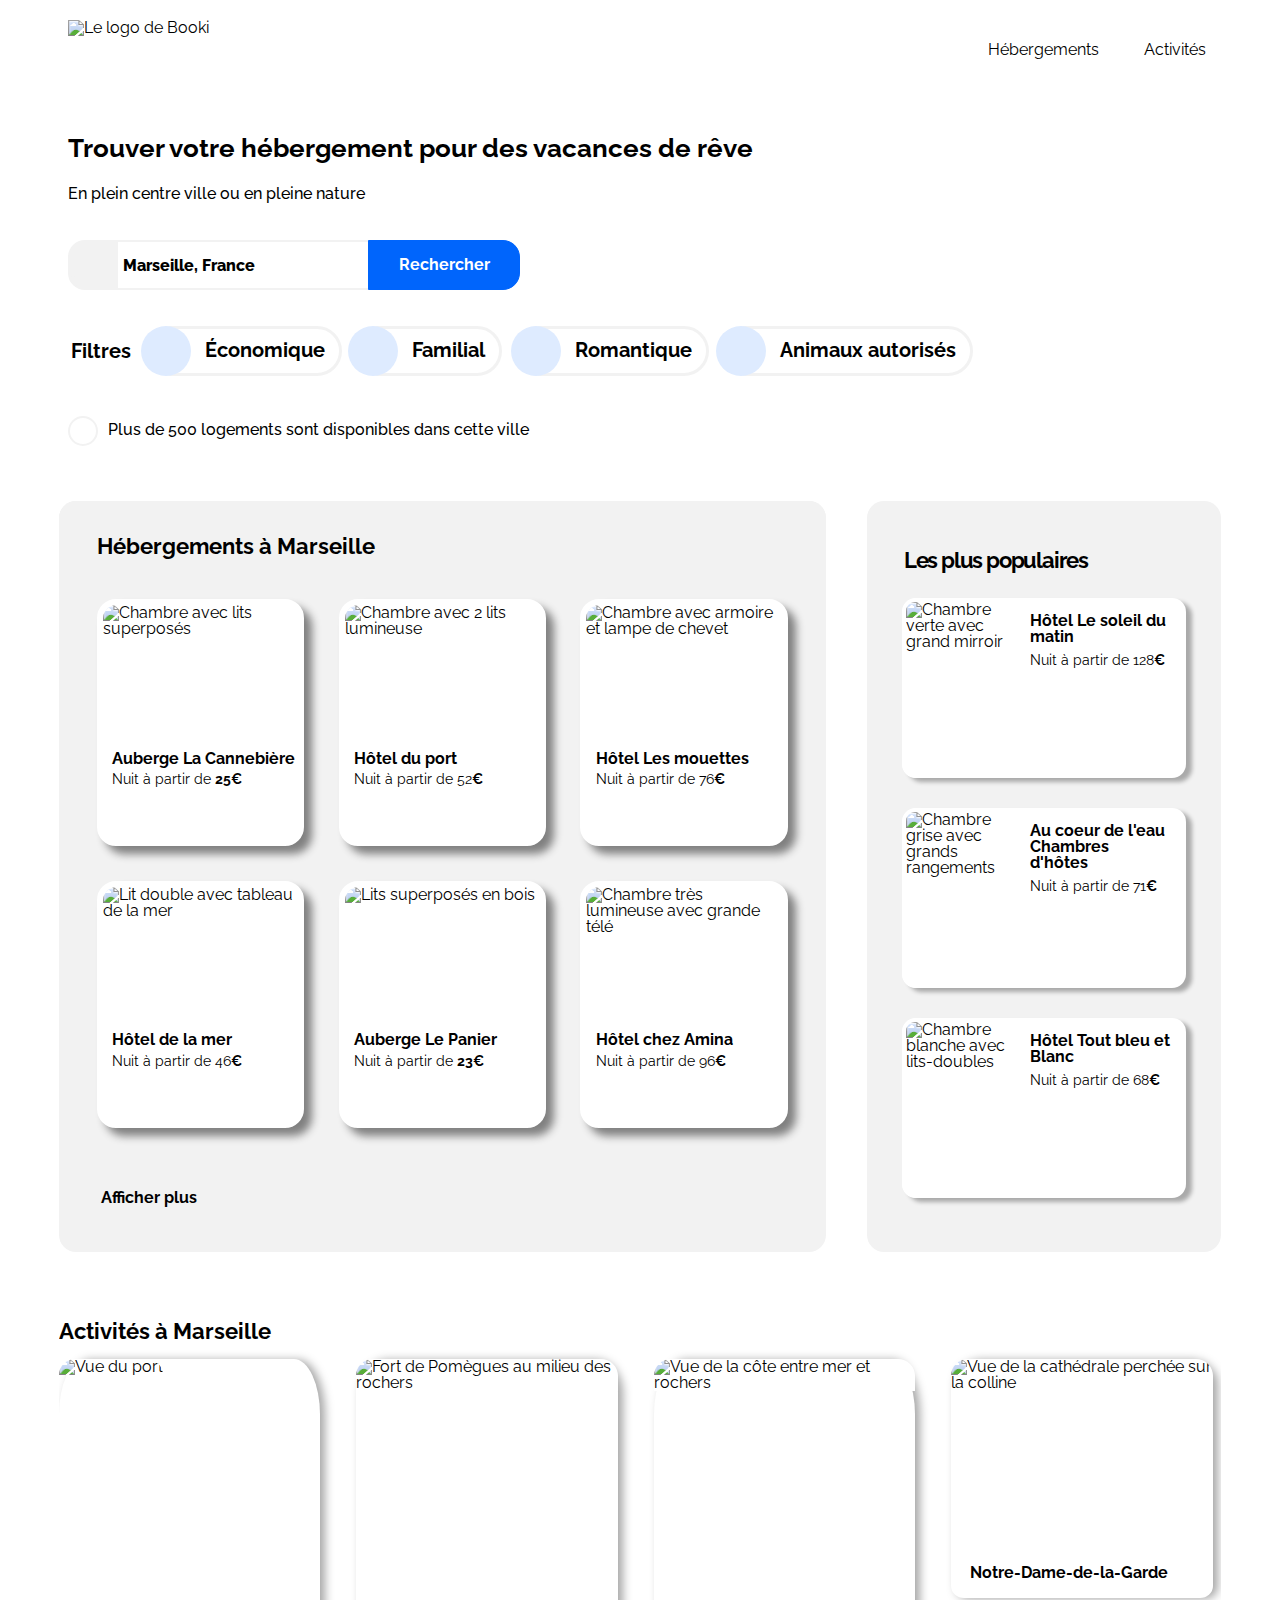
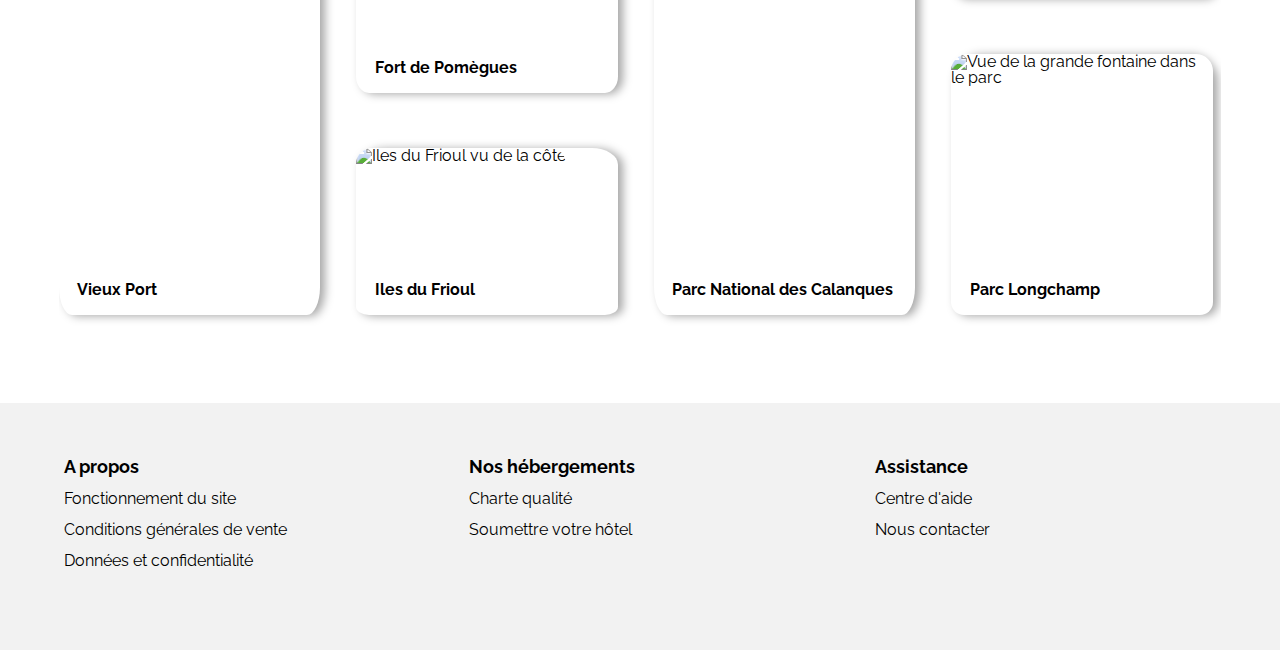
==== commit 1b6af076: "Fixed renaming bugs" ====
--- a/index.html
+++ b/index.html
@@ -398,7 +398,7 @@
                                         <img class="alone-in-row" src="./images/activites/4_small/c1.jpg"
                                             alt="Vue du port" title="Cliquer ici pour agrandir">
                                     </div>
-                                    <figcaption class="figc-size-cont"><b class="black-color bold">Vieux Port</b>
+                                    <figcaption class="figcaption-size-cont"><b class="black-color bold">Vieux Port</b>
                                     </figcaption>
                                 </figure>
                             </a>
@@ -413,7 +413,7 @@
                                             alt="Fort de Pomègues au milieu des rochers"
                                             title="Cliquer ici pour agrandir">
                                         </div>
-                                        <figcaption class="figc-size-cont"><b class="black-color bold">Fort de
+                                        <figcaption class="figcaption-size-cont"><b class="black-color bold">Fort de
                                                 Pomègues</b>
                                         </figcaption>
                                     </figure>
@@ -427,7 +427,7 @@
                                         <img id="twin-in-row-second" src="./images/activites/4_small/c3.jpg"
                                             alt="Iles du Frioul vu de la côte" title="Cliquer ici pour agrandir">
                                         </div>
-                                            <figcaption class="figc-size-cont"><b class="black-color bold">Iles du
+                                            <figcaption class="figcaption-size-cont"><b class="black-color bold">Iles du
                                                 Frioul</b>
                                         </figcaption>
                                     </figure>
@@ -442,7 +442,7 @@
                                         <img class="alone-in-row" src="./images/activites/4_small/c4.jpg"
                                             alt="Vue de la côte entre mer et rochers" title="Cliquer ici pour agrandir">
                                     </div>
-                                    <figcaption class="figc-size-cont"><b class="black-color bold">Parc National des
+                                    <figcaption class="figcaption-size-cont"><b class="black-color bold">Parc National des
                                             Calanques</b>
                                     </figcaption>
                                 </figure>
@@ -458,7 +458,7 @@
                                             alt="Vue de la cathédrale perchée sur la colline"
                                             title="Cliquer ici pour agrandir">
                                         </div>
-                                            <figcaption class="figc-size-cont"><b
+                                            <figcaption class="figcaption-size-cont"><b
                                                 class="black-color bold">Notre-Dame-de-la-Garde</b>
                                         </figcaption>
                                     </figure>
@@ -473,7 +473,7 @@
                                             alt="Vue de la grande fontaine dans le parc"
                                             title="Cliquer ici pour agrandir">
                                         </div>
-                                            <figcaption class="figc-size-cont"><b class="black-color bold">Parc
+                                            <figcaption class="figcaption-size-cont"><b class="black-color bold">Parc
                                                 Longchamp</b>
                                         </figcaption>
                                     </figure>
--- a/css/style.css
+++ b/css/style.css
@@ -916,7 +916,7 @@
   align-items: stretch;
   flex-flow: row wrap;
   background-color: rgb(255, 255, 255);
-  padding: 0 0 5% 0;
+  padding: 5% 0 0 0;
 }
 
 /* ACTIVITIES TITLE */
@@ -939,7 +939,7 @@
   gap: 3.1%;
 }
 
-.figurec-size-cont {
+.figcaption-size-cont {
   display: flex;
   height: 50px;
   flex-direction: row;
